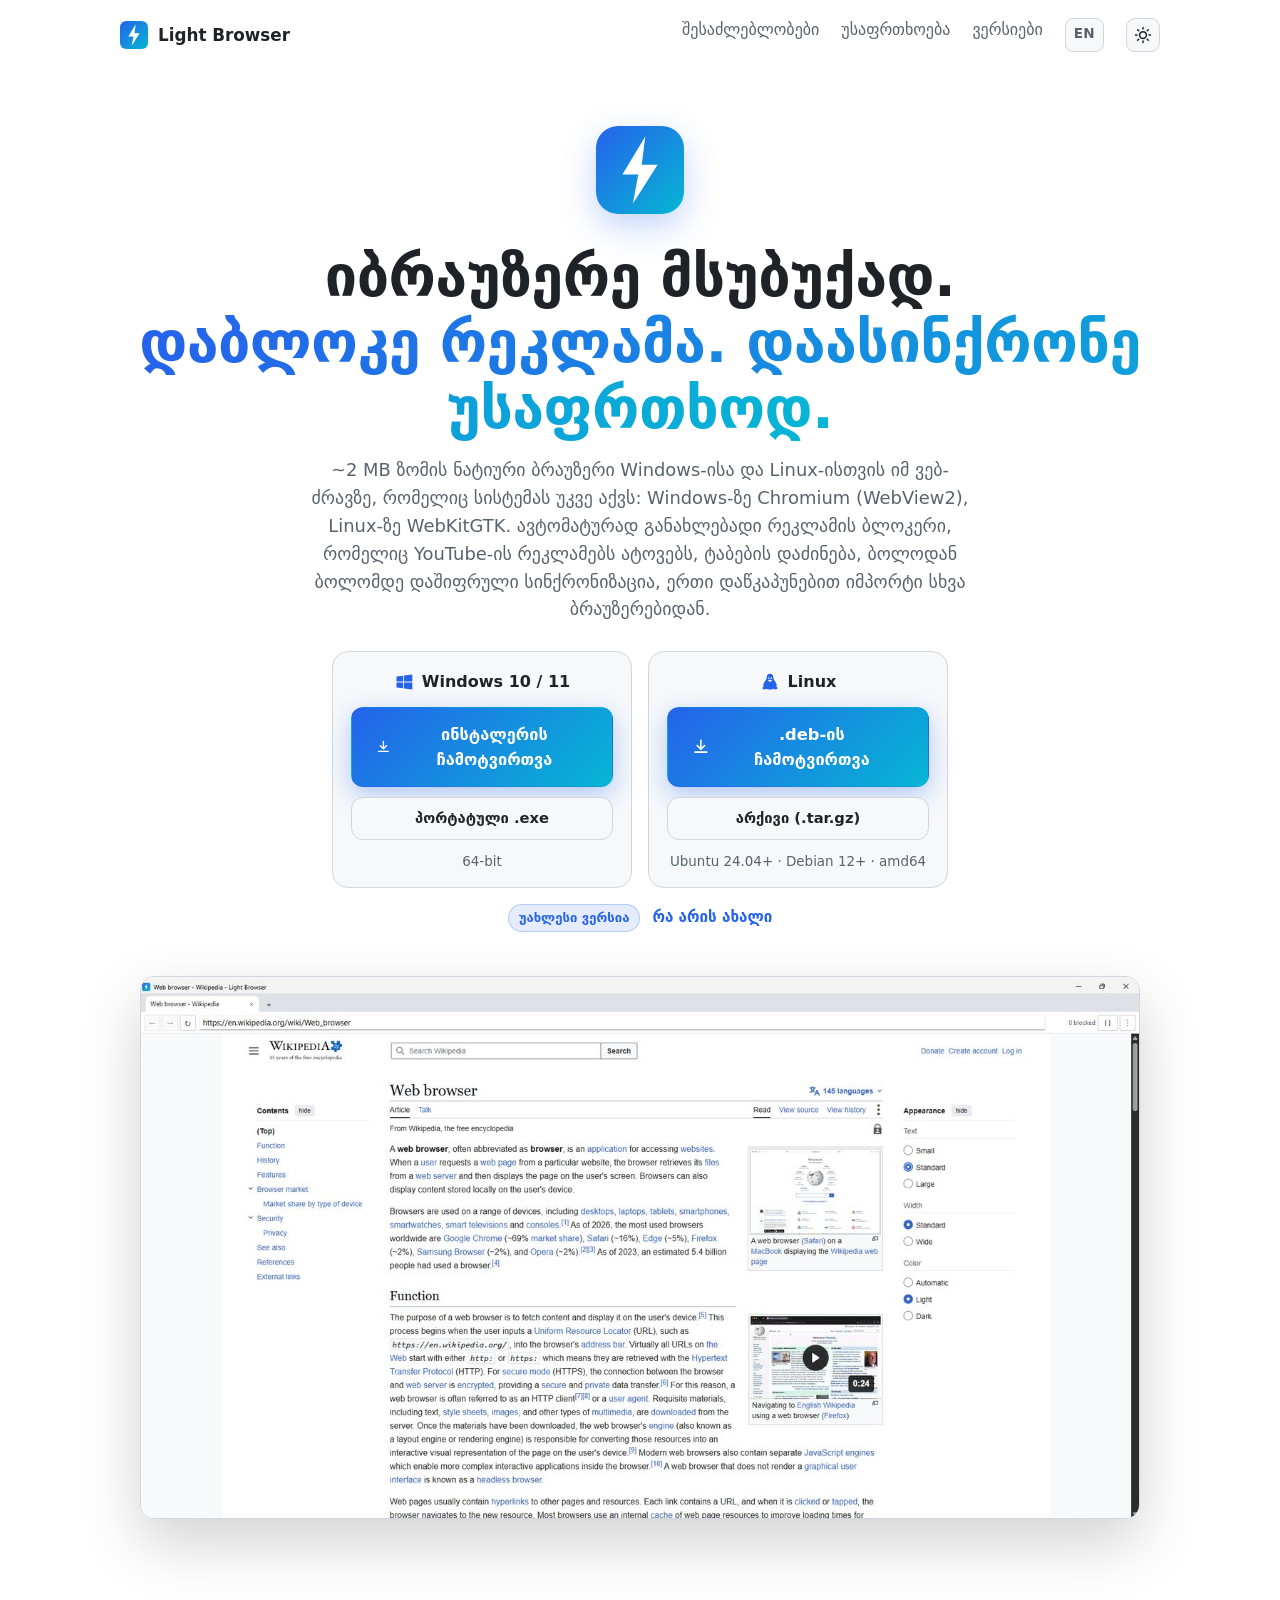
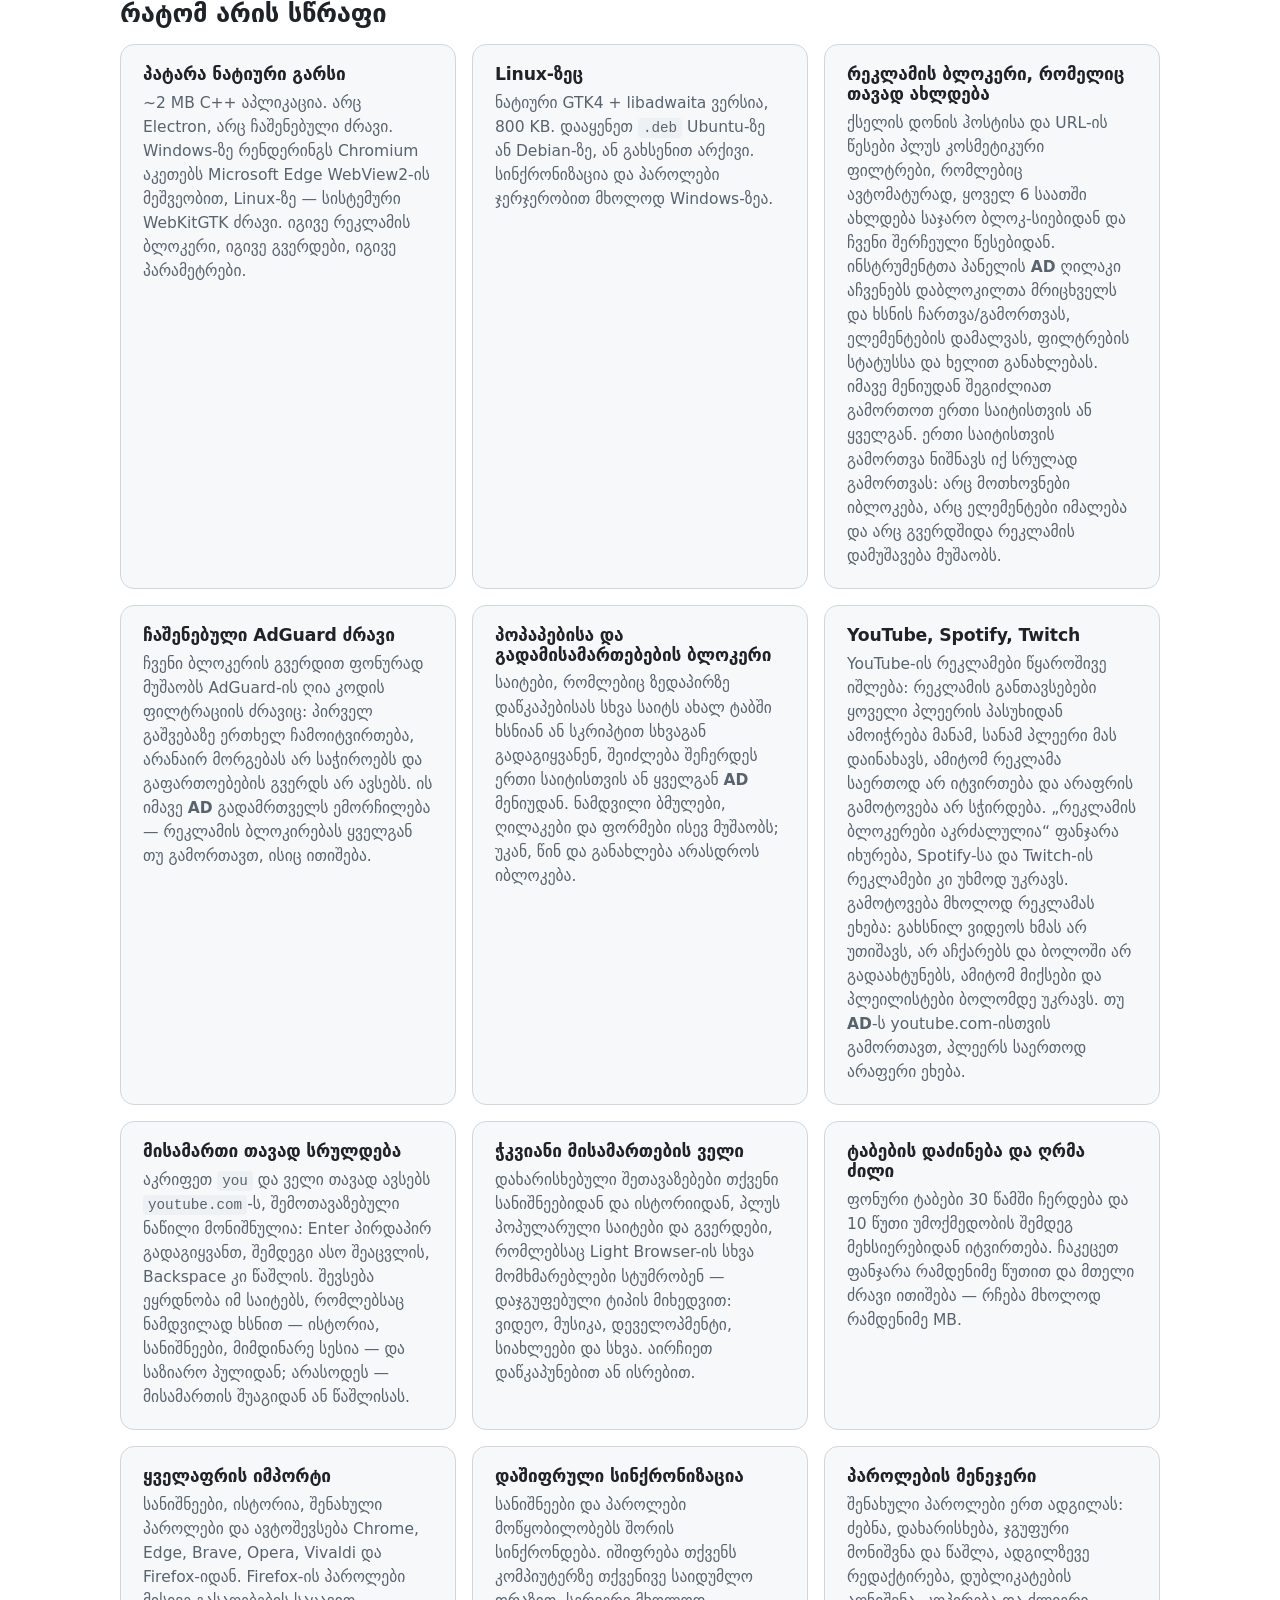
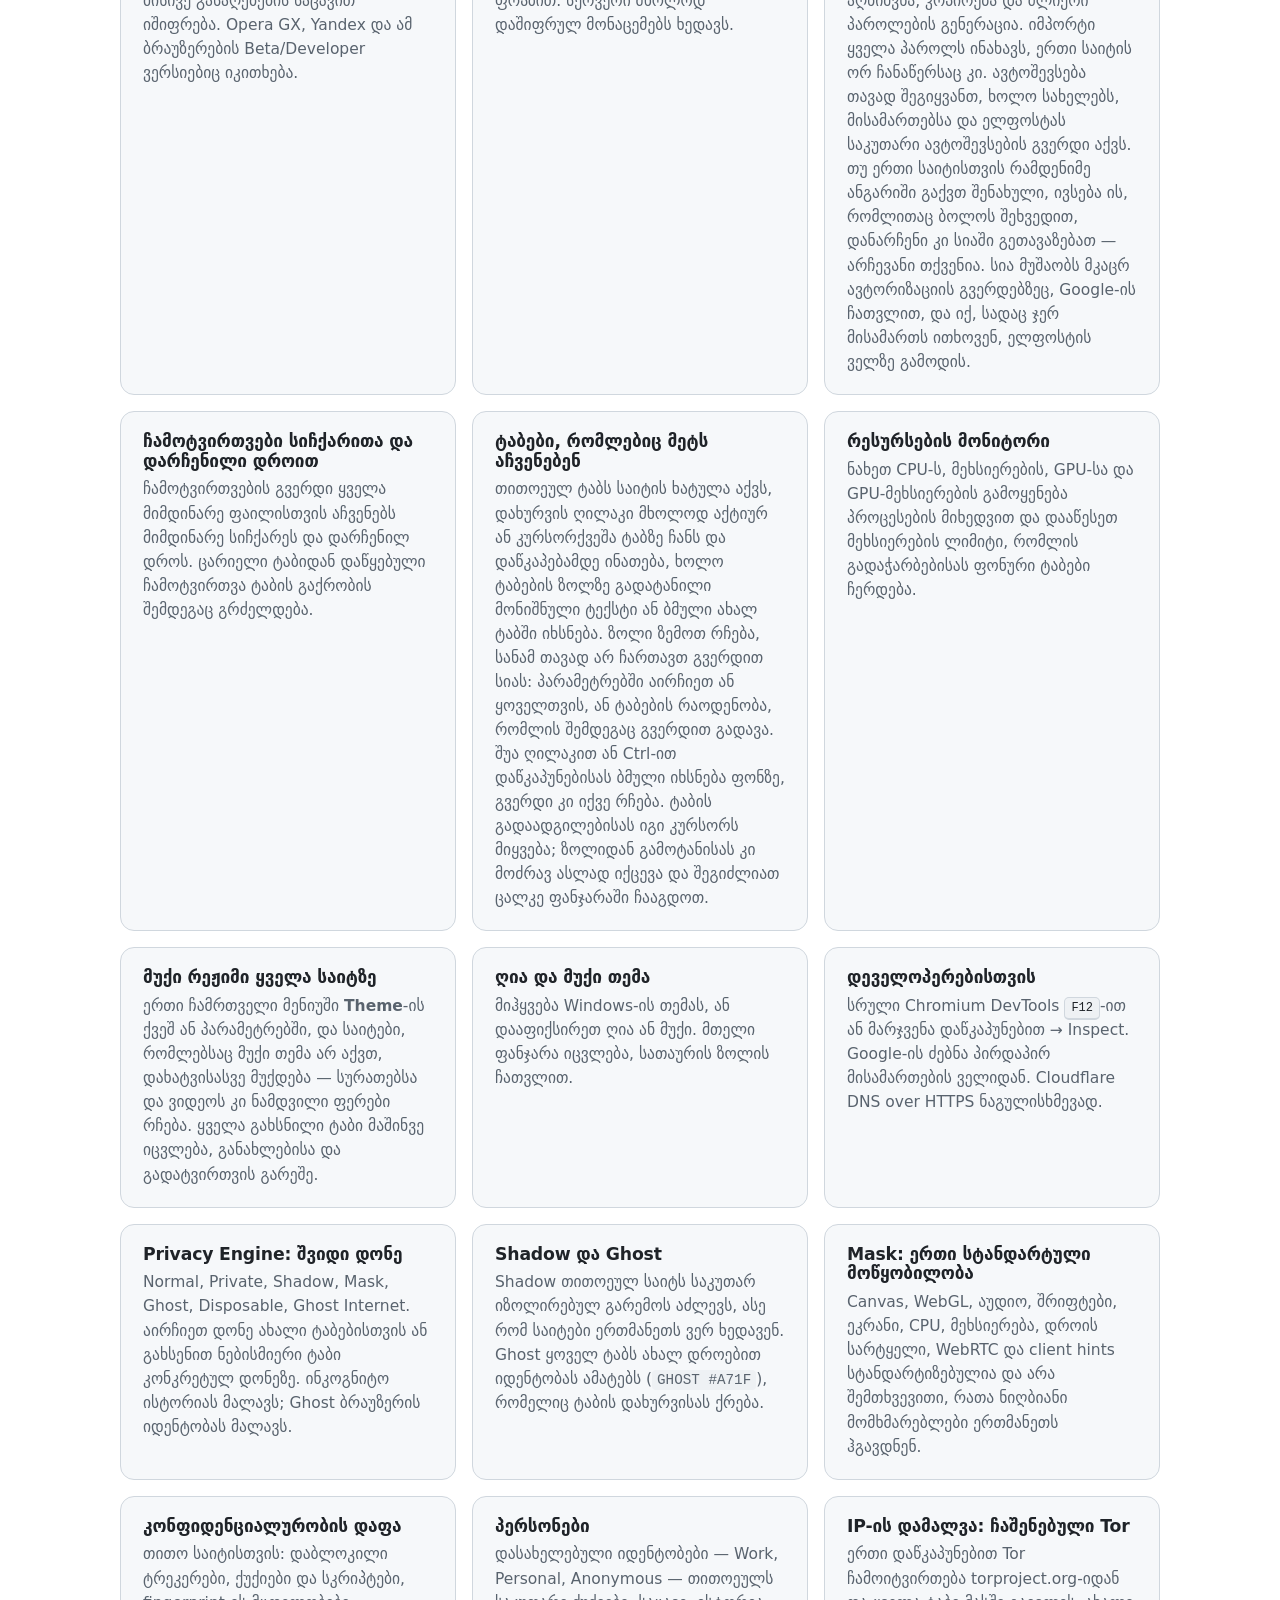
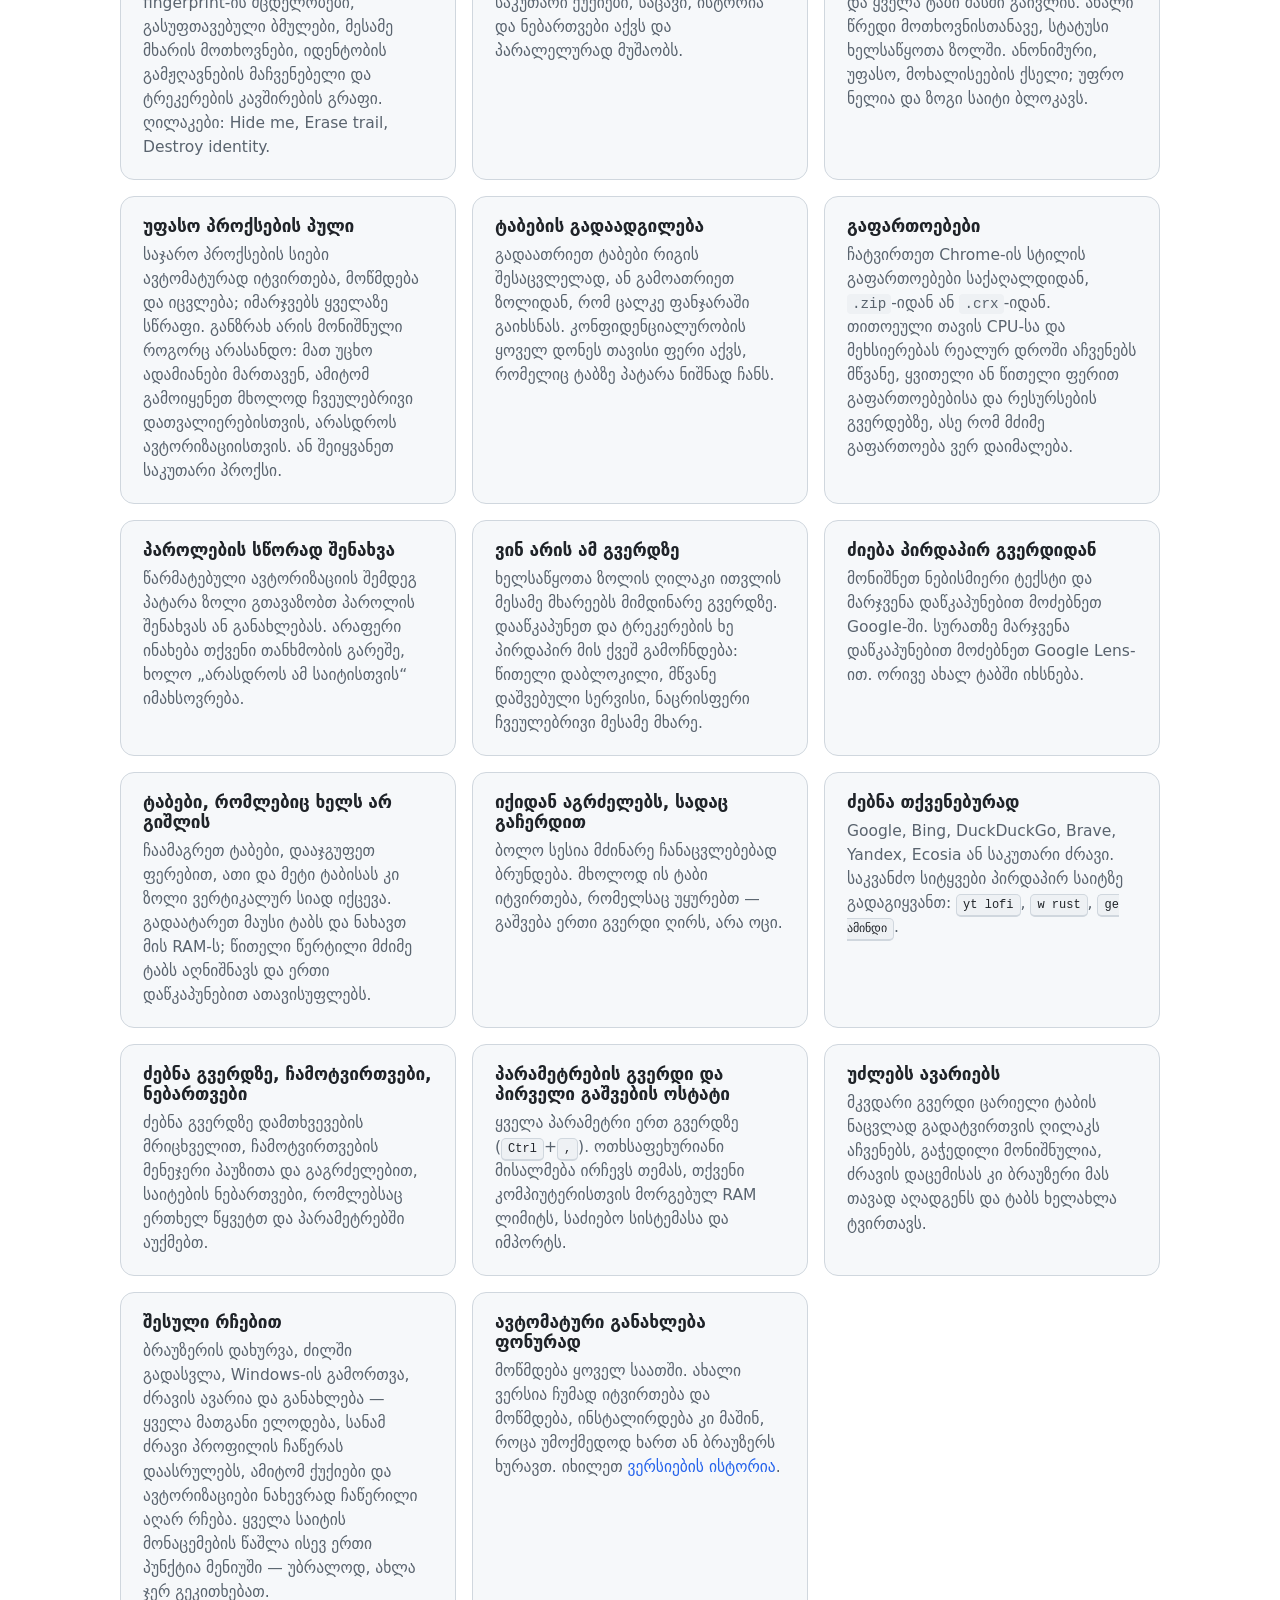
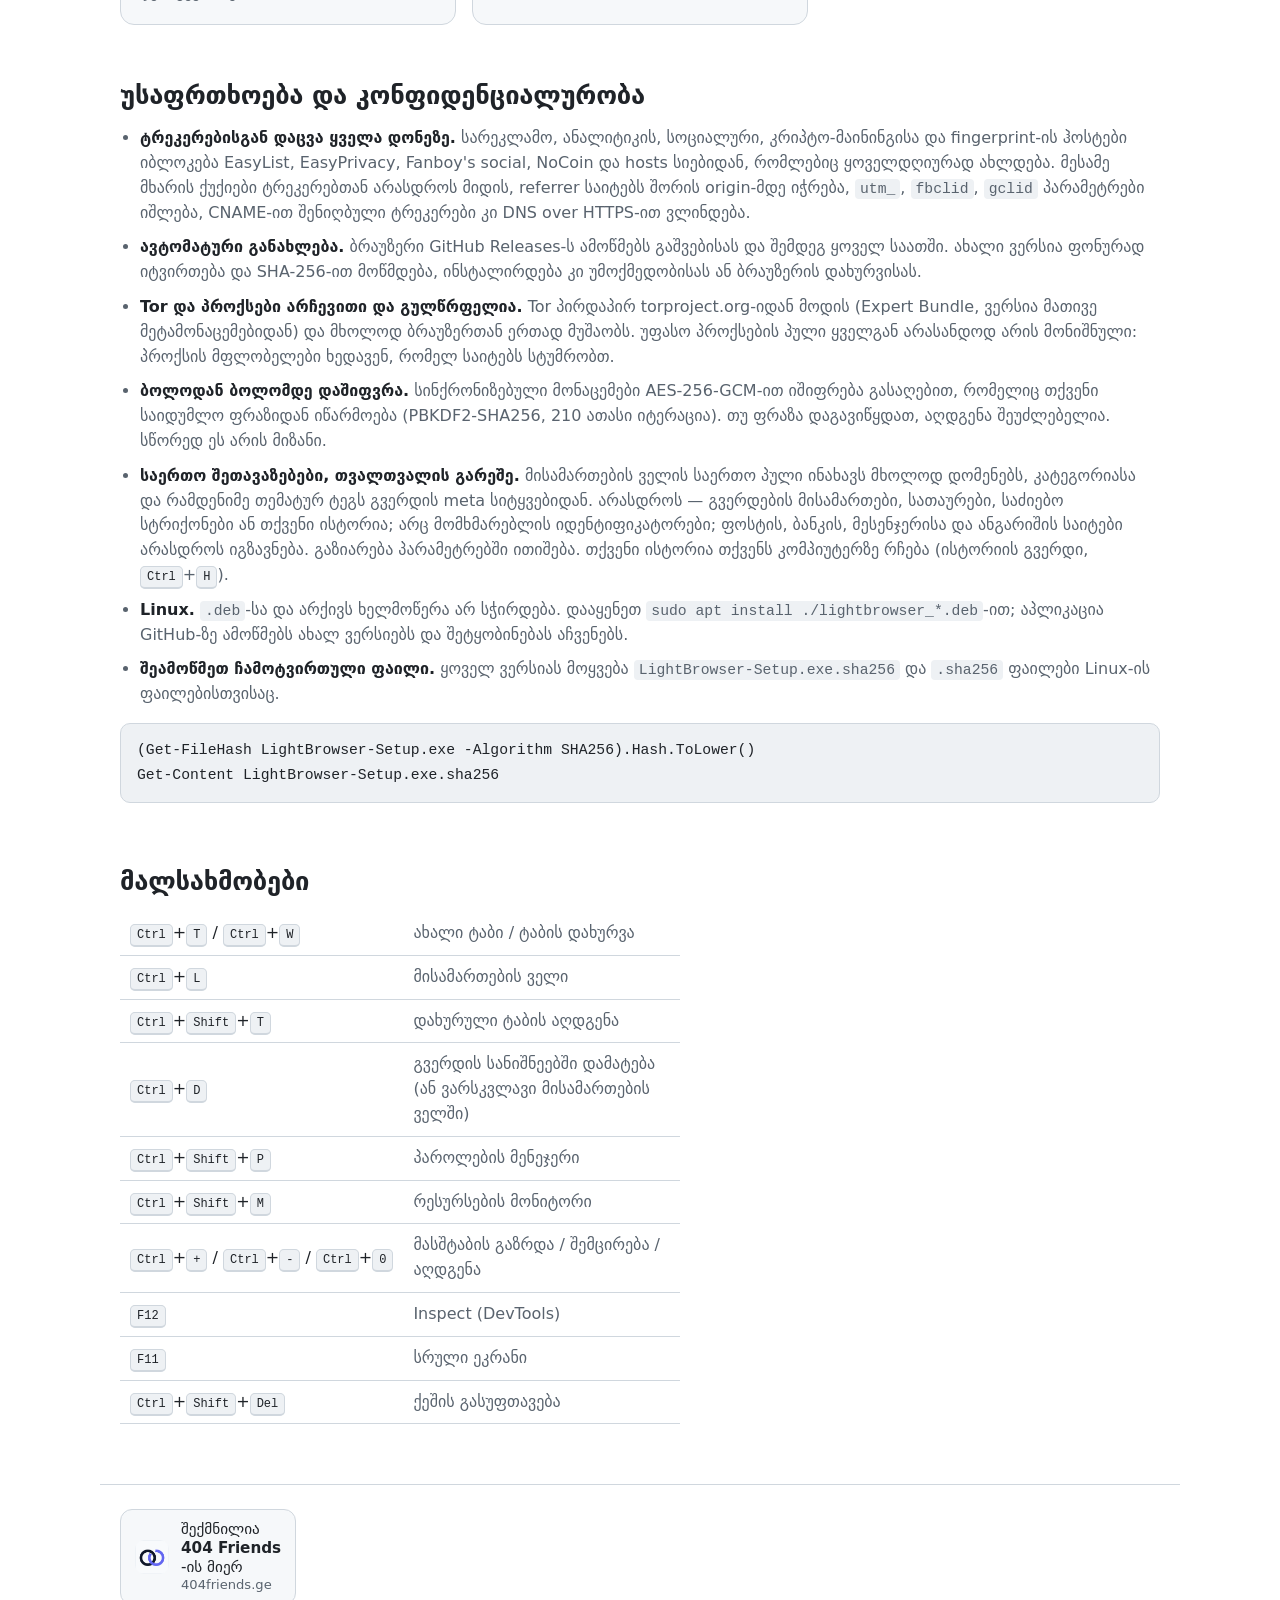
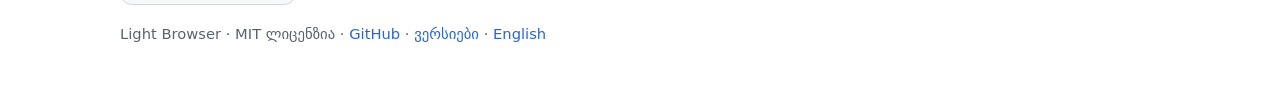
==== ka/index.html @ 396437ad "docs: built-in AdGuard engine (EN/KA)" ====
<!doctype html>
<html lang="ka">
<head>
  <meta charset="utf-8">
  <meta name="viewport" content="width=device-width, initial-scale=1">
  <title>Light Browser — სწრაფი, მინიმალური ბრაუზერი Windows-ისა და Linux-ისთვის ჩაშენებული რეკლამის ბლოკერით</title>
  <meta name="description" content="Light Browser არის ~2 MB ზომის ნატიური ბრაუზერი Windows-ისა და Linux-ისთვის იმ ვებ-ძრავზე, რომელიც თქვენს სისტემას უკვე აქვს. ავტომატურად განახლებადი რეკლამის ბლოკერი, YouTube-ის რეკლამების გამოტოვება, ტაბების დაძინება, ბოლოდან ბოლომდე დაშიფრული სინქრონიზაცია, ჭკვიანი მისამართების ველი, იმპორტი Chrome, Edge, Firefox-იდან. უფასო ჩამოტვირთვა.">
  <meta name="keywords" content="ბრაუზერი, სწრაფი ბრაუზერი, მსუბუქი ბრაუზერი, linux ბრაუზერი, რეკლამის ბლოკერი, youtube რეკლამის ბლოკერი, windows ბრაუზერი, უფასო ბრაუზერი, light browser, lightweight browser, ad blocker browser, ქართული ბრაუზერი">
  <meta name="author" content="404 Friends">
  <meta name="robots" content="index, follow, max-image-preview:large">
  <meta name="theme-color" content="#2563eb">
  <link rel="canonical" href="https://lightbrowser.net/ka/">
  <link rel="alternate" hreflang="en" href="https://lightbrowser.net/">
  <link rel="alternate" hreflang="ka" href="https://lightbrowser.net/ka/">
  <link rel="alternate" hreflang="x-default" href="https://lightbrowser.net/">
  <meta property="og:type" content="website">
  <meta property="og:url" content="https://lightbrowser.net/ka/">
  <meta property="og:site_name" content="Light Browser">
  <meta property="og:locale" content="ka_GE">
  <meta property="og:locale:alternate" content="en_US">
  <meta property="og:title" content="Light Browser — სწრაფი, მინიმალური ბრაუზერი Windows-ისა და Linux-ისთვის">
  <meta property="og:description" content="~2 MB ნატიური ბრაუზერი ავტომატურად განახლებადი რეკლამის ბლოკერით, YouTube-ის რეკლამების გამოტოვებით, დაშიფრული სინქრონიზაციითა და ჭკვიანი მისამართების ველით. უფასო Windows 10/11-ისთვის.">
  <meta property="og:image" content="https://lightbrowser.net/og-image.png">
  <meta property="og:image:secure_url" content="https://lightbrowser.net/og-image.png">
  <meta property="og:image:type" content="image/png">
  <meta property="og:image:width" content="1200">
  <meta property="og:image:height" content="630">
  <meta property="og:image:alt" content="Light Browser-ის ლოგო: თეთრი ელვა ლურჯ გრადიენტზე">
  <meta name="twitter:card" content="summary_large_image">
  <meta name="twitter:title" content="Light Browser — სწრაფი, მინიმალური ბრაუზერი Windows-ისა და Linux-ისთვის">
  <meta name="twitter:description" content="~2 MB ნატიური ბრაუზერი ავტომატურად განახლებადი რეკლამის ბლოკერით, YouTube-ის რეკლამების გამოტოვებით და დაშიფრული სინქრონიზაციით.">
  <meta name="twitter:image" content="https://lightbrowser.net/og-image.png">
  <meta name="twitter:image:alt" content="Light Browser-ის ლოგო">
  <link rel="icon" href="/favicon.ico" sizes="any">
  <link rel="icon" href="/logo.svg" type="image/svg+xml">
  <link rel="apple-touch-icon" href="/logo.png">
  <link rel="stylesheet" href="/style.css?v=6">
  <script type="application/ld+json">
  {
    "@context": "https://schema.org",
    "@graph": [
      {
        "@type": "SoftwareApplication",
        "@id": "https://lightbrowser.net/#app",
        "name": "Light Browser",
        "operatingSystem": "Windows 10, Windows 11, Linux",
        "applicationCategory": "BrowserApplication",
        "description": "მინიმალური, სწრაფი Windows ბრაუზერი ავტომატურად განახლებადი რეკლამის ბლოკერით, YouTube-ის რეკლამების გამოტოვებით, პაროლების მენეჯერით, ჭკვიანი მისამართების ველითა და ბოლოდან ბოლომდე დაშიფრული სინქრონიზაციით.",
        "url": "https://lightbrowser.net/ka/",
        "image": "https://lightbrowser.net/logo.png",
        "screenshot": "https://lightbrowser.net/screenshot.jpg",
        "downloadUrl": "https://github.com/ddatunashvili/light_browser/releases/latest/download/LightBrowser-Setup.exe",
        "releaseNotes": "https://lightbrowser.net/ka/releases/",
        "inLanguage": ["ka", "en"],
        "license": "https://opensource.org/licenses/MIT",
        "isAccessibleForFree": true,
        "offers": { "@type": "Offer", "price": "0", "priceCurrency": "USD" },
        "author": { "@type": "Organization", "name": "404 Friends", "url": "https://404friends.ge", "logo": "https://lightbrowser.net/404friends.png" }
      },
      {
        "@type": "WebSite",
        "url": "https://lightbrowser.net/ka/",
        "name": "Light Browser",
        "inLanguage": "ka"
      }
    ]
  }
  </script>
</head>
<body>
  <header class="top">
    <a class="brand" href="/ka/"><img src="/logo.svg" alt="" width="28" height="28"> Light Browser</a>
    <nav>
      <a href="#features">შესაძლებლობები</a>
      <a href="#security">უსაფრთხოება</a>
      <a href="/ka/releases/">ვერსიები</a>
      <a class="lang" href="/" lang="en" hreflang="en" title="English">EN</a>
      <button id="theme-toggle" class="theme-btn" type="button" title="თემის შეცვლა" aria-label="თემის შეცვლა">
        <svg class="ico-sun" width="18" height="18" viewBox="0 0 24 24" fill="none" stroke="currentColor" stroke-width="2" stroke-linecap="round"><circle cx="12" cy="12" r="4.5"/><path d="M12 2v2M12 20v2M2 12h2M20 12h2M4.9 4.9l1.4 1.4M17.7 17.7l1.4 1.4M19.1 4.9l-1.4 1.4M6.3 17.7l-1.4 1.4"/></svg>
        <svg class="ico-moon" width="18" height="18" viewBox="0 0 24 24" fill="none" stroke="currentColor" stroke-width="2" stroke-linecap="round" stroke-linejoin="round"><path d="M21 12.8A9 9 0 1 1 11.2 3a7 7 0 0 0 9.8 9.8Z"/></svg>
      </button>
    </nav>
  </header>

  <main>
    <section class="hero">
      <img class="hero-logo" src="/logo.svg" alt="Light Browser-ის ლოგო" width="88" height="88">
      <h1>იბრაუზერე მსუბუქად.<br><span>დაბლოკე რეკლამა. დაასინქრონე უსაფრთხოდ.</span></h1>
      <p class="lead">~2 MB ზომის ნატიური ბრაუზერი Windows-ისა და Linux-ისთვის იმ ვებ-ძრავზე, რომელიც სისტემას უკვე აქვს: Windows-ზე Chromium (WebView2), Linux-ზე WebKitGTK.
        ავტომატურად განახლებადი რეკლამის ბლოკერი, რომელიც YouTube-ის რეკლამებს ატოვებს, ტაბების დაძინება, ბოლოდან ბოლომდე დაშიფრული სინქრონიზაცია, ერთი დაწკაპუნებით იმპორტი სხვა ბრაუზერებიდან.</p>

      <div class="platforms">
        <div class="plat">
          <div class="plat-h"><svg width="20" height="20" viewBox="0 0 24 24" fill="currentColor" aria-hidden="true"><path d="M3 5.5 11 4.4v7.1H3zm0 13 8 1.1v-7H3zm9 1.2L22 21v-8.4h-10zm0-15.4v7.2h10V3z"/></svg><span>Windows 10 / 11</span></div>
          <a id="download" class="btn primary" href="https://github.com/ddatunashvili/light_browser/releases/latest/download/LightBrowser-Setup.exe"><svg width="18" height="18" viewBox="0 0 24 24" fill="none" stroke="currentColor" stroke-width="2.2" stroke-linecap="round" stroke-linejoin="round"><path d="M12 3v12"/><path d="m7 10 5 5 5-5"/><path d="M4 19h16"/></svg>ინსტალერის ჩამოტვირთვა</a>
          <a id="portable" class="btn ghost small" href="https://github.com/ddatunashvili/light_browser/releases/latest/download/LightBrowser.exe">პორტატული .exe</a>
          <p class="plat-meta" id="details">64-bit</p>
        </div>
        <div class="plat">
          <div class="plat-h"><svg width="20" height="20" viewBox="0 0 24 24" fill="currentColor" aria-hidden="true"><path d="M12 2c-2.6 0-4 2-4 4.6 0 1.4-.6 2.3-1.4 3.5C5.4 11.9 4 13.8 4 16c0 .6.1 1.1.3 1.6-.8.4-1.3 1-1.3 1.7 0 1 1.1 1.7 2.5 1.7.9 0 1.7-.3 2.2-.8.9.5 2.1.8 3.3.8h2c1.2 0 2.4-.3 3.3-.8.5.5 1.3.8 2.2.8 1.4 0 2.5-.7 2.5-1.7 0-.7-.5-1.3-1.3-1.7.2-.5.3-1 .3-1.6 0-2.2-1.4-4.1-2.6-5.9C16.6 8.9 16 8 16 6.6 16 4 14.6 2 12 2zm-1.5 4.2c.5 0 .8.5.8 1.1s-.3 1.1-.8 1.1-.8-.5-.8-1.1.3-1.1.8-1.1zm3 0c.5 0 .8.5.8 1.1s-.3 1.1-.8 1.1-.8-.5-.8-1.1.3-1.1.8-1.1zM12 9.2c.9 0 2.2.6 2.2 1.1 0 .6-1.3 1.5-2.2 1.5s-2.2-.9-2.2-1.5c0-.5 1.3-1.1 2.2-1.1z"/></svg><span>Linux</span></div>
          <a id="deb" class="btn primary" href="https://github.com/ddatunashvili/light_browser/releases/latest"><svg width="18" height="18" viewBox="0 0 24 24" fill="none" stroke="currentColor" stroke-width="2.2" stroke-linecap="round" stroke-linejoin="round"><path d="M12 3v12"/><path d="m7 10 5 5 5-5"/><path d="M4 19h16"/></svg>.deb-ის ჩამოტვირთვა</a>
          <a id="tgz" class="btn ghost small" href="https://github.com/ddatunashvili/light_browser/releases/latest">არქივი (.tar.gz)</a>
          <p class="plat-meta" id="linux-details">Ubuntu 24.04+ · Debian 12+ · amd64</p>
        </div>
      </div>

      <p class="meta">
        <span id="version" class="badge">უახლესი</span>
        <a href="/ka/releases/">რა არის ახალი</a>
      </p>

      <figure class="shot">
        <img src="/screenshot.jpg" alt="Light Browser-ში გახსნილი Wikipedia, ინსტრუმენტთა პანელზე რეკლამის ბლოკერის მრიცხველით" width="1400" height="758" loading="eager">
      </figure>
    </section>

    <section id="features" class="features">
      <h2>რატომ არის სწრაფი</h2>
      <div class="grid">
        <article><h3>პატარა ნატიური გარსი</h3><p>~2 MB C++ აპლიკაცია. არც Electron, არც ჩაშენებული ძრავი. Windows-ზე რენდერინგს Chromium აკეთებს Microsoft Edge WebView2-ის მეშვეობით, Linux-ზე — სისტემური WebKitGTK ძრავი. იგივე რეკლამის ბლოკერი, იგივე გვერდები, იგივე პარამეტრები.</p></article>
        <article><h3>Linux-ზეც</h3><p>ნატიური GTK4 + libadwaita ვერსია, 800 KB. დააყენეთ <code>.deb</code> Ubuntu-ზე ან Debian-ზე, ან გახსენით არქივი. სინქრონიზაცია და პაროლები ჯერჯერობით მხოლოდ Windows-ზეა.</p></article>
        <article><h3>რეკლამის ბლოკერი, რომელიც თავად ახლდება</h3><p>ქსელის დონის ჰოსტისა და URL-ის წესები პლუს კოსმეტიკური ფილტრები, რომლებიც ავტომატურად, ყოველ 6 საათში ახლდება საჯარო ბლოკ-სიებიდან და ჩვენი შერჩეული წესებიდან. ინსტრუმენტთა პანელის <strong>AD</strong> ღილაკი აჩვენებს დაბლოკილთა მრიცხველს და ხსნის ჩართვა/გამორთვას, ელემენტების დამალვას, ფილტრების სტატუსსა და ხელით განახლებას. იმავე მენიუდან შეგიძლიათ გამორთოთ ერთი საიტისთვის ან ყველგან. ერთი საიტისთვის გამორთვა ნიშნავს იქ სრულად გამორთვას: არც მოთხოვნები იბლოკება, არც ელემენტები იმალება და არც გვერდშიდა რეკლამის დამუშავება მუშაობს.</p></article>
        <article><h3>ჩაშენებული AdGuard ძრავი</h3><p>ჩვენი ბლოკერის გვერდით ფონურად მუშაობს AdGuard-ის ღია კოდის ფილტრაციის ძრავიც: პირველ გაშვებაზე ერთხელ ჩამოიტვირთება, არანაირ მორგებას არ საჭიროებს და გაფართოებების გვერდს არ ავსებს. ის იმავე <strong>AD</strong> გადამრთველს ემორჩილება — რეკლამის ბლოკირებას ყველგან თუ გამორთავთ, ისიც ითიშება.</p></article>
        <article><h3>პოპაპებისა და გადამისამართებების ბლოკერი</h3><p>საიტები, რომლებიც ზედაპირზე დაწკაპებისას სხვა საიტს ახალ ტაბში ხსნიან ან სკრიპტით სხვაგან გადაგიყვანენ, შეიძლება შეჩერდეს ერთი საიტისთვის ან ყველგან <strong>AD</strong> მენიუდან. ნამდვილი ბმულები, ღილაკები და ფორმები ისევ მუშაობს; უკან, წინ და განახლება არასდროს იბლოკება.</p></article>
        <article><h3>YouTube, Spotify, Twitch</h3><p>YouTube-ის რეკლამები წყაროშივე იშლება: რეკლამის განთავსებები ყოველი პლეერის პასუხიდან ამოიჭრება მანამ, სანამ პლეერი მას დაინახავს, ამიტომ რეკლამა საერთოდ არ იტვირთება და არაფრის გამოტოვება არ სჭირდება. „რეკლამის ბლოკერები აკრძალულია“ ფანჯარა იხურება, Spotify-სა და Twitch-ის რეკლამები კი უხმოდ უკრავს. გამოტოვება მხოლოდ რეკლამას ეხება: გახსნილ ვიდეოს ხმას არ უთიშავს, არ აჩქარებს და ბოლოში არ გადაახტუნებს, ამიტომ მიქსები და პლეილისტები ბოლომდე უკრავს. თუ <strong>AD</strong>-ს youtube.com-ისთვის გამორთავთ, პლეერს საერთოდ არაფერი ეხება.</p></article>
        <article><h3>მისამართი თავად სრულდება</h3><p>აკრიფეთ <code>you</code> და ველი თავად ავსებს <code>youtube.com</code>-ს, შემოთავაზებული ნაწილი მონიშნულია: Enter პირდაპირ გადაგიყვანთ, შემდეგი ასო შეაცვლის, Backspace კი წაშლის. შევსება ეყრდნობა იმ საიტებს, რომლებსაც ნამდვილად ხსნით — ისტორია, სანიშნეები, მიმდინარე სესია — და საზიარო პულიდან; არასოდეს — მისამართის შუაგიდან ან წაშლისას.</p></article>
        <article><h3>ჭკვიანი მისამართების ველი</h3><p>დახარისხებული შეთავაზებები თქვენი სანიშნეებიდან და ისტორიიდან, პლუს პოპულარული საიტები და გვერდები, რომლებსაც Light Browser-ის სხვა მომხმარებლები სტუმრობენ — დაჯგუფებული ტიპის მიხედვით: ვიდეო, მუსიკა, დეველოპმენტი, სიახლეები და სხვა. აირჩიეთ დაწკაპუნებით ან ისრებით.</p></article>
        <article><h3>ტაბების დაძინება და ღრმა ძილი</h3><p>ფონური ტაბები 30 წამში ჩერდება და 10 წუთი უმოქმედობის შემდეგ მეხსიერებიდან იტვირთება. ჩაკეცეთ ფანჯარა რამდენიმე წუთით და მთელი ძრავი ითიშება — რჩება მხოლოდ რამდენიმე MB.</p></article>
        <article><h3>ყველაფრის იმპორტი</h3><p>სანიშნეები, ისტორია, შენახული პაროლები და ავტოშევსება Chrome, Edge, Brave, Opera, Vivaldi და Firefox-იდან. Firefox-ის პაროლები მისივე გასაღებების საცავით იშიფრება. Opera GX, Yandex და ამ ბრაუზერების Beta/Developer ვერსიებიც იკითხება.</p></article>
        <article><h3>დაშიფრული სინქრონიზაცია</h3><p>სანიშნეები და პაროლები მოწყობილობებს შორის სინქრონდება. იშიფრება თქვენს კომპიუტერზე თქვენივე საიდუმლო ფრაზით. სერვერი მხოლოდ დაშიფრულ მონაცემებს ხედავს.</p></article>
        <article><h3>პაროლების მენეჯერი</h3><p>შენახული პაროლები ერთ ადგილას: ძებნა, დახარისხება, ჯგუფური მონიშვნა და წაშლა, ადგილზევე რედაქტირება, დუბლიკატების აღნიშვნა, კოპირება და ძლიერი პაროლების გენერაცია. იმპორტი ყველა პაროლს ინახავს, ერთი საიტის ორ ჩანაწერსაც კი. ავტოშევსება თავად შეგიყვანთ, ხოლო სახელებს, მისამართებსა და ელფოსტას საკუთარი ავტოშევსების გვერდი აქვს. თუ ერთი საიტისთვის რამდენიმე ანგარიში გაქვთ შენახული, ივსება ის, რომლითაც ბოლოს შეხვედით, დანარჩენი კი სიაში გეთავაზებათ — არჩევანი თქვენია. სია მუშაობს მკაცრ ავტორიზაციის გვერდებზეც, Google-ის ჩათვლით, და იქ, სადაც ჯერ მისამართს ითხოვენ, ელფოსტის ველზე გამოდის.</p></article>
        <article><h3>ჩამოტვირთვები სიჩქარითა და დარჩენილი დროით</h3><p>ჩამოტვირთვების გვერდი ყველა მიმდინარე ფაილისთვის აჩვენებს მიმდინარე სიჩქარეს და დარჩენილ დროს. ცარიელი ტაბიდან დაწყებული ჩამოტვირთვა ტაბის გაქრობის შემდეგაც გრძელდება.</p></article>
        <article><h3>ტაბები, რომლებიც მეტს აჩვენებენ</h3><p>თითოეულ ტაბს საიტის ხატულა აქვს, დახურვის ღილაკი მხოლოდ აქტიურ ან კურსორქვეშა ტაბზე ჩანს და დაწკაპებამდე ინათება, ხოლო ტაბების ზოლზე გადატანილი მონიშნული ტექსტი ან ბმული ახალ ტაბში იხსნება. ზოლი ზემოთ რჩება, სანამ თავად არ ჩართავთ გვერდით სიას: პარამეტრებში აირჩიეთ ან ყოველთვის, ან ტაბების რაოდენობა, რომლის შემდეგაც გვერდით გადავა. შუა ღილაკით ან Ctrl-ით დაწკაპუნებისას ბმული იხსნება ფონზე, გვერდი კი იქვე რჩება. ტაბის გადაადგილებისას იგი კურსორს მიყვება; ზოლიდან გამოტანისას კი მოძრავ ასლად იქცევა და შეგიძლიათ ცალკე ფანჯარაში ჩააგდოთ.</p></article>
        <article><h3>რესურსების მონიტორი</h3><p>ნახეთ CPU-ს, მეხსიერების, GPU-სა და GPU-მეხსიერების გამოყენება პროცესების მიხედვით და დააწესეთ მეხსიერების ლიმიტი, რომლის გადაჭარბებისას ფონური ტაბები ჩერდება.</p></article>
        <article><h3>მუქი რეჟიმი ყველა საიტზე</h3><p>ერთი ჩამრთველი მენიუში <strong>Theme</strong>-ის ქვეშ ან პარამეტრებში, და საიტები, რომლებსაც მუქი თემა არ აქვთ, დახატვისასვე მუქდება — სურათებსა და ვიდეოს კი ნამდვილი ფერები რჩება. ყველა გახსნილი ტაბი მაშინვე იცვლება, განახლებისა და გადატვირთვის გარეშე.</p></article>
        <article><h3>ღია და მუქი თემა</h3><p>მიჰყვება Windows-ის თემას, ან დააფიქსირეთ ღია ან მუქი. მთელი ფანჯარა იცვლება, სათაურის ზოლის ჩათვლით.</p></article>
        <article><h3>დეველოპერებისთვის</h3><p>სრული Chromium DevTools <kbd>F12</kbd>-ით ან მარჯვენა დაწკაპუნებით → Inspect. Google-ის ძებნა პირდაპირ მისამართების ველიდან. Cloudflare DNS over HTTPS ნაგულისხმევად.</p></article>
        <article><h3>Privacy Engine: შვიდი დონე</h3><p>Normal, Private, Shadow, Mask, Ghost, Disposable, Ghost Internet. აირჩიეთ დონე ახალი ტაბებისთვის ან გახსენით ნებისმიერი ტაბი კონკრეტულ დონეზე. ინკოგნიტო ისტორიას მალავს; Ghost ბრაუზერის იდენტობას მალავს.</p></article>
        <article><h3>Shadow და Ghost</h3><p>Shadow თითოეულ საიტს საკუთარ იზოლირებულ გარემოს აძლევს, ასე რომ საიტები ერთმანეთს ვერ ხედავენ. Ghost ყოველ ტაბს ახალ დროებით იდენტობას ამატებს (<code>GHOST #A71F</code>), რომელიც ტაბის დახურვისას ქრება.</p></article>
        <article><h3>Mask: ერთი სტანდარტული მოწყობილობა</h3><p>Canvas, WebGL, აუდიო, შრიფტები, ეკრანი, CPU, მეხსიერება, დროის სარტყელი, WebRTC და client hints სტანდარტიზებულია და არა შემთხვევითი, რათა ნიღბიანი მომხმარებლები ერთმანეთს ჰგავდნენ.</p></article>
        <article><h3>კონფიდენციალურობის დაფა</h3><p>თითო საიტისთვის: დაბლოკილი ტრეკერები, ქუქიები და სკრიპტები, fingerprint-ის მცდელობები, გასუფთავებული ბმულები, მესამე მხარის მოთხოვნები, იდენტობის გამჟღავნების მაჩვენებელი და ტრეკერების კავშირების გრაფი. ღილაკები: Hide me, Erase trail, Destroy identity.</p></article>
        <article><h3>პერსონები</h3><p>დასახელებული იდენტობები — Work, Personal, Anonymous — თითოეულს საკუთარი ქუქიები, საცავი, ისტორია და ნებართვები აქვს და პარალელურად მუშაობს.</p></article>
        <article><h3>IP-ის დამალვა: ჩაშენებული Tor</h3><p>ერთი დაწკაპუნებით Tor ჩამოიტვირთება torproject.org-იდან და ყველა ტაბი მასში გაივლის. ახალი წრედი მოთხოვნისთანავე, სტატუსი ხელსაწყოთა ზოლში. ანონიმური, უფასო, მოხალისეების ქსელი; უფრო ნელია და ზოგი საიტი ბლოკავს.</p></article>
        <article><h3>უფასო პროქსების პული</h3><p>საჯარო პროქსების სიები ავტომატურად იტვირთება, მოწმდება და იცვლება; იმარჯვებს ყველაზე სწრაფი. განზრახ არის მონიშნული როგორც არასანდო: მათ უცხო ადამიანები მართავენ, ამიტომ გამოიყენეთ მხოლოდ ჩვეულებრივი დათვალიერებისთვის, არასდროს ავტორიზაციისთვის. ან შეიყვანეთ საკუთარი პროქსი.</p></article>
        <article><h3>ტაბების გადაადგილება</h3><p>გადაათრიეთ ტაბები რიგის შესაცვლელად, ან გამოათრიეთ ზოლიდან, რომ ცალკე ფანჯარაში გაიხსნას. კონფიდენციალურობის ყოველ დონეს თავისი ფერი აქვს, რომელიც ტაბზე პატარა ნიშნად ჩანს.</p></article>
        <article><h3>გაფართოებები</h3><p>ჩატვირთეთ Chrome-ის სტილის გაფართოებები საქაღალდიდან, <code>.zip</code>-იდან ან <code>.crx</code>-იდან. თითოეული თავის CPU-სა და მეხსიერებას რეალურ დროში აჩვენებს მწვანე, ყვითელი ან წითელი ფერით გაფართოებებისა და რესურსების გვერდებზე, ასე რომ მძიმე გაფართოება ვერ დაიმალება.</p></article>
        <article><h3>პაროლების სწორად შენახვა</h3><p>წარმატებული ავტორიზაციის შემდეგ პატარა ზოლი გთავაზობთ პაროლის შენახვას ან განახლებას. არაფერი ინახება თქვენი თანხმობის გარეშე, ხოლო „არასდროს ამ საიტისთვის“ იმახსოვრება.</p></article>
        <article><h3>ვინ არის ამ გვერდზე</h3><p>ხელსაწყოთა ზოლის ღილაკი ითვლის მესამე მხარეებს მიმდინარე გვერდზე. დააწკაპუნეთ და ტრეკერების ხე პირდაპირ მის ქვეშ გამოჩნდება: წითელი დაბლოკილი, მწვანე დაშვებული სერვისი, ნაცრისფერი ჩვეულებრივი მესამე მხარე.</p></article>
        <article><h3>ძიება პირდაპირ გვერდიდან</h3><p>მონიშნეთ ნებისმიერი ტექსტი და მარჯვენა დაწკაპუნებით მოძებნეთ Google-ში. სურათზე მარჯვენა დაწკაპუნებით მოძებნეთ Google Lens-ით. ორივე ახალ ტაბში იხსნება.</p></article>
        <article><h3>ტაბები, რომლებიც ხელს არ გიშლის</h3><p>ჩაამაგრეთ ტაბები, დააჯგუფეთ ფერებით, ათი და მეტი ტაბისას კი ზოლი ვერტიკალურ სიად იქცევა. გადაატარეთ მაუსი ტაბს და ნახავთ მის RAM-ს; წითელი წერტილი მძიმე ტაბს აღნიშნავს და ერთი დაწკაპუნებით ათავისუფლებს.</p></article>
        <article><h3>იქიდან აგრძელებს, სადაც გაჩერდით</h3><p>ბოლო სესია მძინარე ჩანაცვლებებად ბრუნდება. მხოლოდ ის ტაბი იტვირთება, რომელსაც უყურებთ — გაშვება ერთი გვერდი ღირს, არა ოცი.</p></article>
        <article><h3>ძებნა თქვენებურად</h3><p>Google, Bing, DuckDuckGo, Brave, Yandex, Ecosia ან საკუთარი ძრავი. საკვანძო სიტყვები პირდაპირ საიტზე გადაგიყვანთ: <kbd>yt lofi</kbd>, <kbd>w rust</kbd>, <kbd>ge ამინდი</kbd>.</p></article>
        <article><h3>ძებნა გვერდზე, ჩამოტვირთვები, ნებართვები</h3><p>ძებნა გვერდზე დამთხვევების მრიცხველით, ჩამოტვირთვების მენეჯერი პაუზითა და გაგრძელებით, საიტების ნებართვები, რომლებსაც ერთხელ წყვეტთ და პარამეტრებში აუქმებთ.</p></article>
        <article><h3>პარამეტრების გვერდი და პირველი გაშვების ოსტატი</h3><p>ყველა პარამეტრი ერთ გვერდზე (<kbd>Ctrl</kbd>+<kbd>,</kbd>). ოთხსაფეხურიანი მისალმება ირჩევს თემას, თქვენი კომპიუტერისთვის მორგებულ RAM ლიმიტს, საძიებო სისტემასა და იმპორტს.</p></article>
        <article><h3>უძლებს ავარიებს</h3><p>მკვდარი გვერდი ცარიელი ტაბის ნაცვლად გადატვირთვის ღილაკს აჩვენებს, გაჭედილი მონიშნულია, ძრავის დაცემისას კი ბრაუზერი მას თავად აღადგენს და ტაბს ხელახლა ტვირთავს.</p></article>
        <article><h3>შესული რჩებით</h3><p>ბრაუზერის დახურვა, ძილში გადასვლა, Windows-ის გამორთვა, ძრავის ავარია და განახლება — ყველა მათგანი ელოდება, სანამ ძრავი პროფილის ჩაწერას დაასრულებს, ამიტომ ქუქიები და ავტორიზაციები ნახევრად ჩაწერილი აღარ რჩება. ყველა საიტის მონაცემების წაშლა ისევ ერთი პუნქტია მენიუში — უბრალოდ, ახლა ჯერ გეკითხებათ.</p></article>
        <article><h3>ავტომატური განახლება ფონურად</h3><p>მოწმდება ყოველ საათში. ახალი ვერსია ჩუმად იტვირთება და მოწმდება, ინსტალირდება კი მაშინ, როცა უმოქმედოდ ხართ ან ბრაუზერს ხურავთ. იხილეთ <a href="/ka/releases/">ვერსიების ისტორია</a>.</p></article>
      </div>
    </section>

    <section id="security" class="security">
      <h2>უსაფრთხოება და კონფიდენციალურობა</h2>
      <ul>
        <li><b>ტრეკერებისგან დაცვა ყველა დონეზე.</b> სარეკლამო, ანალიტიკის, სოციალური, კრიპტო-მაინინგისა და fingerprint-ის ჰოსტები იბლოკება EasyList, EasyPrivacy, Fanboy's social, NoCoin და hosts სიებიდან, რომლებიც ყოველდღიურად ახლდება. მესამე მხარის ქუქიები ტრეკერებთან არასდროს მიდის, referrer საიტებს შორის origin-მდე იჭრება, <code>utm_</code>, <code>fbclid</code>, <code>gclid</code> პარამეტრები იშლება, CNAME-ით შენიღბული ტრეკერები კი DNS over HTTPS-ით ვლინდება.</li>
        <li><b>ავტომატური განახლება.</b> ბრაუზერი GitHub Releases-ს ამოწმებს გაშვებისას და შემდეგ ყოველ საათში. ახალი ვერსია ფონურად იტვირთება და SHA-256-ით მოწმდება, ინსტალირდება კი უმოქმედობისას ან ბრაუზერის დახურვისას.</li>
        <li><b>Tor და პროქსები არჩევითი და გულწრფელია.</b> Tor პირდაპირ torproject.org-იდან მოდის (Expert Bundle, ვერსია მათივე მეტამონაცემებიდან) და მხოლოდ ბრაუზერთან ერთად მუშაობს. უფასო პროქსების პული ყველგან არასანდოდ არის მონიშნული: პროქსის მფლობელები ხედავენ, რომელ საიტებს სტუმრობთ.</li>
        <li><b>ბოლოდან ბოლომდე დაშიფვრა.</b> სინქრონიზებული მონაცემები AES-256-GCM-ით იშიფრება გასაღებით, რომელიც თქვენი საიდუმლო ფრაზიდან იწარმოება (PBKDF2-SHA256, 210 ათასი იტერაცია). თუ ფრაზა დაგავიწყდათ, აღდგენა შეუძლებელია. სწორედ ეს არის მიზანი.</li>
        <li><b>საერთო შეთავაზებები, თვალთვალის გარეშე.</b> მისამართების ველის საერთო პული ინახავს მხოლოდ დომენებს, კატეგორიასა და რამდენიმე თემატურ ტეგს გვერდის meta სიტყვებიდან. არასდროს — გვერდების მისამართები, სათაურები, საძიებო სტრიქონები ან თქვენი ისტორია; არც მომხმარებლის იდენტიფიკატორები; ფოსტის, ბანკის, მესენჯერისა და ანგარიშის საიტები არასდროს იგზავნება. გაზიარება პარამეტრებში ითიშება. თქვენი ისტორია თქვენს კომპიუტერზე რჩება (ისტორიის გვერდი, <kbd>Ctrl</kbd>+<kbd>H</kbd>).</li>
        <li><b>Linux.</b> <code>.deb</code>-სა და არქივს ხელმოწერა არ სჭირდება. დააყენეთ <code>sudo apt install ./lightbrowser_*.deb</code>-ით; აპლიკაცია GitHub-ზე ამოწმებს ახალ ვერსიებს და შეტყობინებას აჩვენებს.</li>
        <li><b>შეამოწმეთ ჩამოტვირთული ფაილი.</b> ყოველ ვერსიას მოყვება <code>LightBrowser-Setup.exe.sha256</code> და <code>.sha256</code> ფაილები Linux-ის ფაილებისთვისაც.
          <span id="checksum-wrap" hidden>უახლესი: <a id="checksum" href="#" target="_blank" rel="noopener">checksum ფაილი</a>.</span></li>
      </ul>
      <pre><code>(Get-FileHash LightBrowser-Setup.exe -Algorithm SHA256).Hash.ToLower()
Get-Content LightBrowser-Setup.exe.sha256</code></pre>
    </section>

    <section class="shortcuts">
      <h2>მალსახმობები</h2>
      <table>
        <tr><td><kbd>Ctrl</kbd>+<kbd>T</kbd> / <kbd>Ctrl</kbd>+<kbd>W</kbd></td><td>ახალი ტაბი / ტაბის დახურვა</td></tr>
        <tr><td><kbd>Ctrl</kbd>+<kbd>L</kbd></td><td>მისამართების ველი</td></tr>
        <tr><td><kbd>Ctrl</kbd>+<kbd>Shift</kbd>+<kbd>T</kbd></td><td>დახურული ტაბის აღდგენა</td></tr>
        <tr><td><kbd>Ctrl</kbd>+<kbd>D</kbd></td><td>გვერდის სანიშნეებში დამატება (ან ვარსკვლავი მისამართების ველში)</td></tr>
        <tr><td><kbd>Ctrl</kbd>+<kbd>Shift</kbd>+<kbd>P</kbd></td><td>პაროლების მენეჯერი</td></tr>
        <tr><td><kbd>Ctrl</kbd>+<kbd>Shift</kbd>+<kbd>M</kbd></td><td>რესურსების მონიტორი</td></tr>
        <tr><td><kbd>Ctrl</kbd>+<kbd>+</kbd> / <kbd>Ctrl</kbd>+<kbd>-</kbd> / <kbd>Ctrl</kbd>+<kbd>0</kbd></td><td>მასშტაბის გაზრდა / შემცირება / აღდგენა</td></tr>
        <tr><td><kbd>F12</kbd></td><td>Inspect (DevTools)</td></tr>
        <tr><td><kbd>F11</kbd></td><td>სრული ეკრანი</td></tr>
        <tr><td><kbd>Ctrl</kbd>+<kbd>Shift</kbd>+<kbd>Del</kbd></td><td>ქეშის გასუფთავება</td></tr>
      </table>
    </section>
  </main>

  <footer>
    <a class="madeby" href="https://404friends.ge" target="_blank" rel="noopener">
      <img src="/404friends.png" alt="404 Friends" width="34" height="34">
      <span>შექმნილია <b>404 Friends</b>-ის მიერ<small>404friends.ge</small></span>
    </a>
    <p>Light Browser · MIT ლიცენზია · <a href="https://github.com/ddatunashvili/light_browser" target="_blank" rel="noopener">GitHub</a> · <a href="/ka/releases/">ვერსიები</a> · <a href="/" lang="en">English</a></p>
    <p id="release-notes-link" hidden><a href="/ka/releases/">ვერსიის შენიშვნები</a></p>
  </footer>

  <script src="/app.js?v=6"></script>
</body>
</html>
---- style.css ----
:root {
  color-scheme: light dark;
  --bg: #ffffff;
  --fg: #1f2328;
  --muted: #59636e;
  --card: #f6f8fa;
  --bd: #d0d7de;
  --accent: #2563eb;
  --accent2: #06b6d4;
  --code: #eef1f4;
  --max: 1080px;
}
@media (prefers-color-scheme: dark) {
  :root:not([data-theme="light"]) {
    --bg: #0d1117;
    --fg: #e6edf3;
    --muted: #9198a1;
    --card: #161b22;
    --bd: #30363d;
    --accent: #5b9bff;
    --accent2: #22d3ee;
    --code: #1b2129;
  }
}
:root[data-theme="dark"] {
  --bg: #0d1117;
  --fg: #e6edf3;
  --muted: #9198a1;
  --card: #161b22;
  --bd: #30363d;
  --accent: #5b9bff;
  --accent2: #22d3ee;
  --code: #1b2129;
}

* { box-sizing: border-box; }
html { scroll-behavior: smooth; }
body {
  margin: 0;
  background: var(--bg);
  color: var(--fg);
  font: 16px/1.55 system-ui, "Segoe UI", Roboto, Helvetica, Arial, sans-serif;
  -webkit-font-smoothing: antialiased;
}
a { color: var(--accent); text-decoration: none; }
a:hover { text-decoration: underline; }
h1, h2, h3 { line-height: 1.15; margin: 0 0 .5em; letter-spacing: -.01em; }
h2 { font-size: 1.6rem; margin-bottom: 1rem; }
kbd {
  font: 12px/1 ui-monospace, Consolas, monospace;
  background: var(--code); border: 1px solid var(--bd); border-bottom-width: 2px;
  border-radius: 5px; padding: 3px 6px; color: var(--fg);
}
code { font-family: ui-monospace, Consolas, monospace; background: var(--code); padding: 2px 5px; border-radius: 4px; font-size: .92em; }
pre { background: var(--code); border: 1px solid var(--bd); border-radius: 10px; padding: 14px 16px; overflow-x: auto; }
pre code { background: none; padding: 0; }

.top {
  max-width: var(--max); margin: 0 auto; padding: 18px 20px;
  display: flex; align-items: center; justify-content: space-between; gap: 16px;
}
.brand { display: inline-flex; align-items: center; gap: 10px; font-weight: 700; color: var(--fg); font-size: 1.05rem; }
.brand:hover { text-decoration: none; }
.top nav { display: flex; gap: 22px; }
.top nav a { color: var(--muted); font-weight: 500; }
.top nav a:hover { color: var(--fg); text-decoration: none; }

main { max-width: var(--max); margin: 0 auto; padding: 0 20px 60px; }

.hero { text-align: center; padding: 56px 0 24px; }
.hero-logo { width: 88px; height: 88px; border-radius: 22px; box-shadow: 0 12px 34px rgba(37,99,235,.28); }
.hero h1 { font-size: clamp(2.2rem, 5.5vw, 3.6rem); margin: 22px 0 14px; font-weight: 800; }
.hero h1 span {
  background: linear-gradient(90deg, var(--accent), var(--accent2));
  -webkit-background-clip: text; background-clip: text; color: transparent;
}
.lead { max-width: 680px; margin: 0 auto 28px; color: var(--muted); font-size: 1.12rem; }

.cta { display: flex; justify-content: center; gap: 12px; flex-wrap: wrap; }
/* platform download cards */
.platforms { display: grid; grid-template-columns: repeat(2, minmax(240px, 300px)); gap: 16px; justify-content: center; margin: 6px 0 4px; }
.plat { background: var(--card); border: 1px solid var(--bd); border-radius: 16px; padding: 18px 18px 14px; display: flex; flex-direction: column; align-items: stretch; gap: 10px; }
.plat-h { display: flex; align-items: center; justify-content: center; gap: 8px; font-weight: 700; color: var(--fg); margin-bottom: 2px; }
.plat-h svg { color: var(--accent); }
.plat .btn { justify-content: center; }
.plat .btn.small { padding: 9px 14px; font-size: .92rem; font-weight: 600; }
.plat-meta { margin: 2px 0 0; color: var(--muted); font-size: .84rem; text-align: center; }
@media (max-width: 640px) { .platforms { grid-template-columns: 1fr; } }
.btn {
  display: inline-flex; align-items: center; gap: 10px;
  padding: 14px 24px; border-radius: 12px; font-weight: 700; font-size: 1.02rem;
  border: 1px solid transparent; transition: transform .12s ease, box-shadow .12s ease, background .12s ease;
}
.btn:hover { text-decoration: none; transform: translateY(-1px); }
.btn.primary { background: linear-gradient(135deg, var(--accent), var(--accent2)); color: #fff; box-shadow: 0 8px 24px rgba(37,99,235,.32); }
.btn.primary:hover { box-shadow: 0 12px 30px rgba(37,99,235,.42); }
.btn.ghost { background: var(--card); border-color: var(--bd); color: var(--fg); }
.btn.ghost:hover { background: var(--code); }

.meta { margin: 16px 0 0; color: var(--muted); font-size: .95rem; display: flex; justify-content: center; align-items: center; gap: 12px; flex-wrap: wrap; }
.badge {
  display: inline-block; padding: 3px 10px; border-radius: 999px; font-weight: 700; font-size: .82rem;
  background: rgba(37,99,235,.12); color: var(--accent); border: 1px solid rgba(37,99,235,.25);
}
.badge.live { background: rgba(22,163,74,.12); color: #16a34a; border-color: rgba(22,163,74,.3); }

.shot { margin: 44px auto 0; max-width: 1000px; }
.shot img {
  width: 100%; height: auto; display: block; border-radius: 14px;
  border: 1px solid var(--bd); box-shadow: 0 24px 60px rgba(0,0,0,.18);
}

.features { padding: 56px 0 8px; }
.grid { display: grid; grid-template-columns: repeat(auto-fit, minmax(280px, 1fr)); gap: 16px; }
.grid article { background: var(--card); border: 1px solid var(--bd); border-radius: 14px; padding: 20px 22px; }
.grid h3 { font-size: 1.08rem; margin-bottom: 6px; }
.grid p { margin: 0; color: var(--muted); font-size: .97rem; }

.security { padding: 48px 0 8px; }
.security ul { padding-left: 20px; color: var(--muted); }
.security li { margin-bottom: 10px; }
.security li b { color: var(--fg); }

.shortcuts { padding: 40px 0 0; }
.shortcuts table { border-collapse: collapse; width: 100%; max-width: 560px; }
.shortcuts td { padding: 9px 10px; border-bottom: 1px solid var(--bd); }
.shortcuts td:first-child { white-space: nowrap; width: 240px; }
.shortcuts td:last-child { color: var(--muted); }

footer { max-width: var(--max); margin: 0 auto; padding: 24px 20px 40px; color: var(--muted); font-size: .92rem; border-top: 1px solid var(--bd); }
footer p { margin: 4px 0; }

@media (max-width: 640px) {
  .top nav { gap: 14px; font-size: .95rem; }
  .hero { padding-top: 36px; }
  .btn { width: 100%; justify-content: center; }
}

/* theme toggle */
.theme-btn {
  display: inline-flex; align-items: center; justify-content: center;
  width: 34px; height: 34px; padding: 0; cursor: pointer;
  background: var(--card); color: var(--fg);
  border: 1px solid var(--bd); border-radius: 9px;
}
.theme-btn:hover { background: var(--code); }
.theme-btn .ico-moon { display: none; }
:root[data-theme="dark"] .theme-btn .ico-sun,
:root:not([data-theme="light"]) .theme-btn .ico-sun { display: none; }
:root[data-theme="dark"] .theme-btn .ico-moon,
:root:not([data-theme="light"]) .theme-btn .ico-moon { display: inline; }
@media (prefers-color-scheme: light) {
  :root:not([data-theme="dark"]) .theme-btn .ico-sun { display: inline; }
  :root:not([data-theme="dark"]) .theme-btn .ico-moon { display: none; }
}
:root[data-theme="light"] .theme-btn .ico-sun { display: inline; }
:root[data-theme="light"] .theme-btn .ico-moon { display: none; }

/* made by 404 Friends */
.madeby {
  display: inline-flex; align-items: center; gap: 12px;
  padding: 10px 14px; margin-bottom: 14px;
  border: 1px solid var(--bd); border-radius: 12px; background: var(--card);
  color: var(--fg);
}
.madeby:hover { text-decoration: none; border-color: var(--accent); }
.madeby img { border-radius: 9px; display: block; }
.madeby span { display: flex; flex-direction: column; line-height: 1.25; font-size: .95rem; }
.madeby small { color: var(--muted); font-size: .82rem; }

/* language switch */
.top nav .lang { font-weight: 700; font-size: .85rem; letter-spacing: .02em; padding: 4px 8px; border: 1px solid var(--bd); border-radius: 8px; background: var(--card); }
.top nav .lang:hover { border-color: var(--accent); color: var(--accent); }
.top nav a[aria-current="page"] { color: var(--fg); }
.meta a { font-weight: 600; }
.muted { color: var(--muted); }

/* sub-pages (releases) */
.page-head { padding: 40px 0 8px; }
.page-head h1 { font-size: clamp(1.9rem, 4.5vw, 2.8rem); font-weight: 800; }
.page-head .lead { margin-left: 0; max-width: 720px; }
.page-head .cta { justify-content: flex-start; }
.page-head .meta { justify-content: flex-start; }
.howto { padding: 24px 0 8px; }
.howto ul { padding-left: 20px; color: var(--muted); }
.howto li { margin-bottom: 8px; }
.howto li b { color: var(--fg); }

.releases { padding: 24px 0 0; }
.release { background: var(--card); border: 1px solid var(--bd); border-radius: 14px; padding: 20px 22px; margin-bottom: 18px; overflow: hidden; min-width: 0; }
.release header h2 { font-size: 1.4rem; margin: 0 0 4px; display: flex; align-items: center; gap: 10px; flex-wrap: wrap; }
.release header h2 a { color: var(--fg); }
.release header p { margin: 0 0 14px; font-size: .92rem; overflow-wrap: anywhere; }
.assets { display: grid; grid-template-columns: repeat(2, minmax(0, 1fr)); gap: 10px; margin-bottom: 10px; }
.asset { position: relative; min-width: 0; border: 1px solid var(--bd); border-radius: 10px; background: var(--bg); }
.asset:hover { border-color: var(--accent); }
.asset-main { display: grid; grid-template-columns: auto 1fr; grid-template-rows: auto auto auto; column-gap: 12px; row-gap: 2px; align-items: center; min-width: 0; padding: 12px 14px; color: var(--fg); }
.asset-main:hover { text-decoration: none; }
.asset-os { grid-row: 1 / span 3; display: flex; flex-direction: column; align-items: center; gap: 2px; color: var(--muted); font-size: .72rem; font-weight: 600; text-transform: uppercase; letter-spacing: .04em; min-width: 44px; }
.asset-os svg { color: var(--accent); }
.asset-name { font-weight: 700; min-width: 0; overflow-wrap: anywhere; }
.asset-file { color: var(--muted); font-family: ui-monospace, Consolas, monospace; font-size: .78rem; min-width: 0; overflow-wrap: anywhere; }
.asset-meta { color: var(--muted); font-size: .85rem; }
.sums { margin: 0 0 10px; font-size: .85rem; color: var(--muted); overflow-wrap: anywhere; }
.sums a { font-family: ui-monospace, Consolas, monospace; font-size: .82rem; }
.notes { color: var(--fg); font-size: .97rem; min-width: 0; overflow-wrap: anywhere; }
.notes h3, .notes h4, .notes h5, .notes h6 { margin: 14px 0 6px; font-size: 1.05rem; }
.notes p { margin: 8px 0; }
.notes ul, .notes ol { padding-left: 22px; margin: 6px 0; }
.notes li { margin: 3px 0; }
.notes code { overflow-wrap: anywhere; }
.notes pre { margin: 10px 0; max-width: 100%; }
@media (max-width: 640px) { .assets { grid-template-columns: 1fr; } .release { padding: 16px; } }
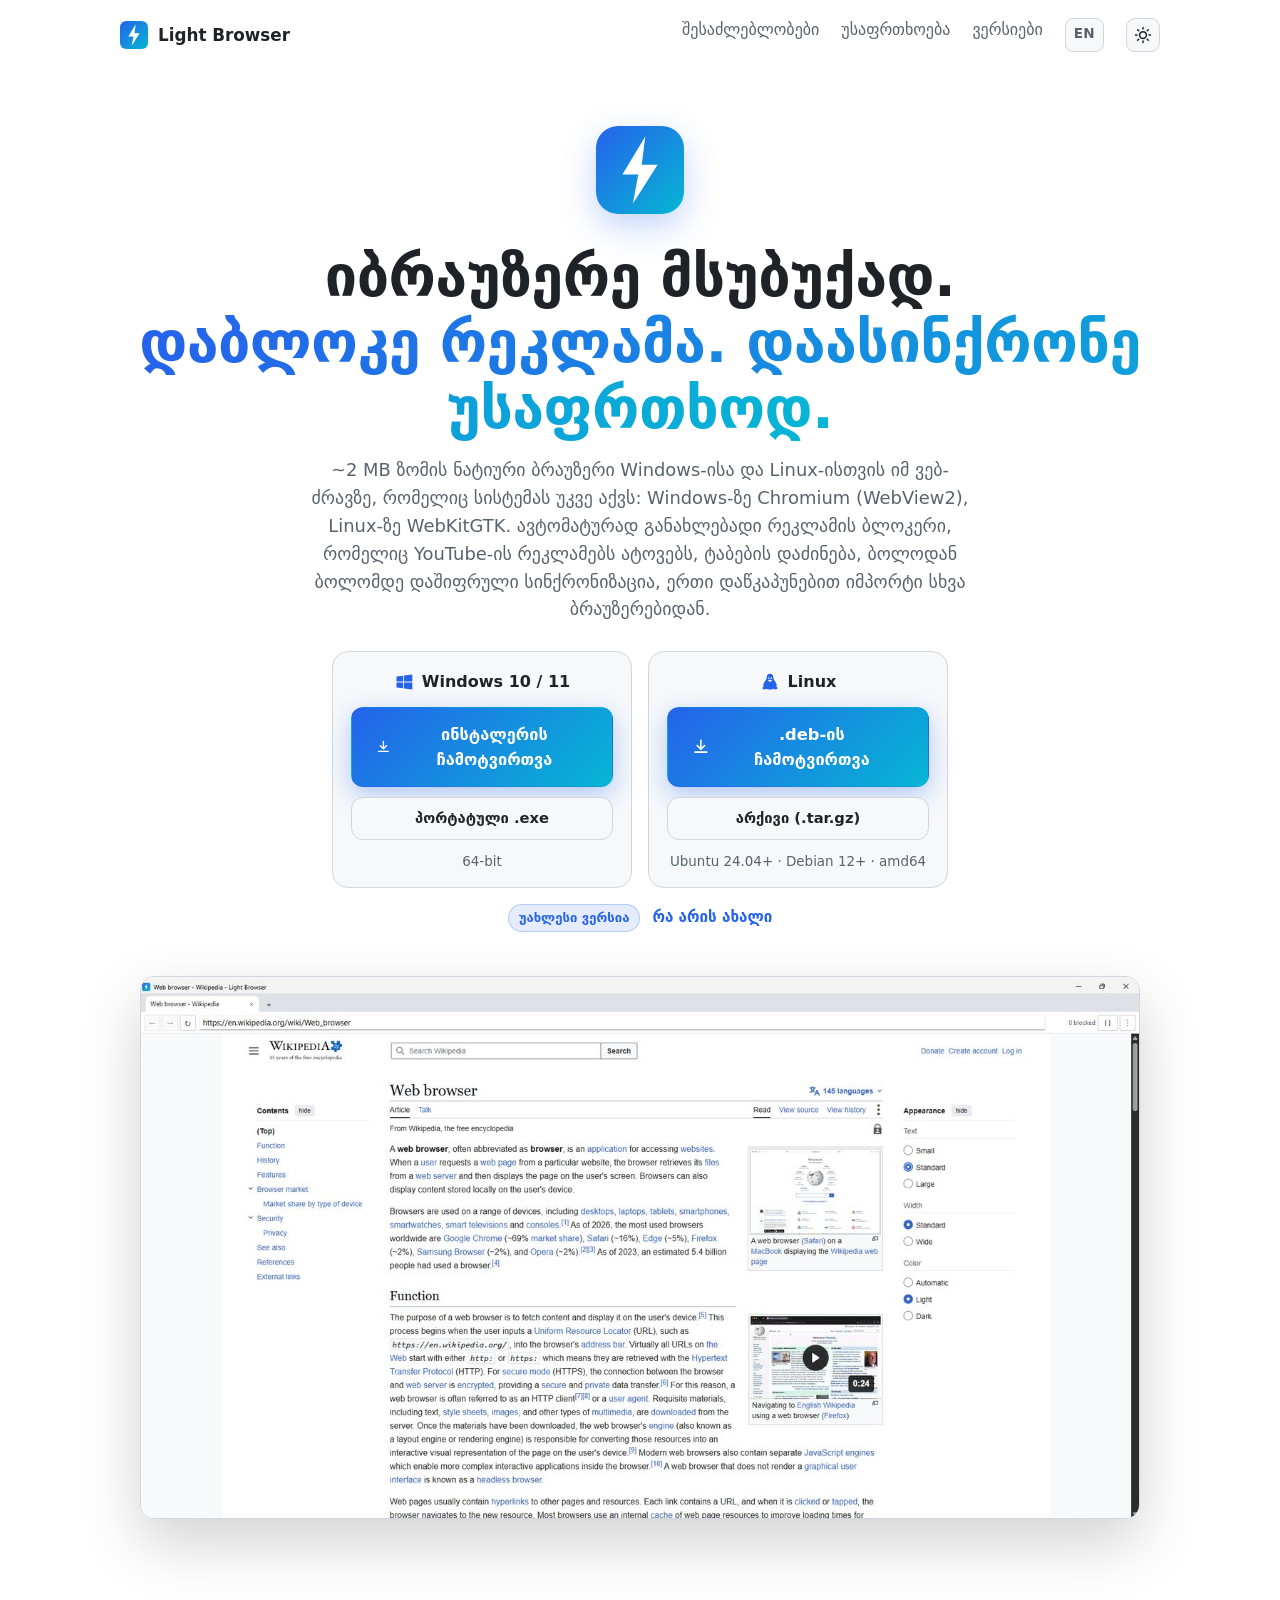
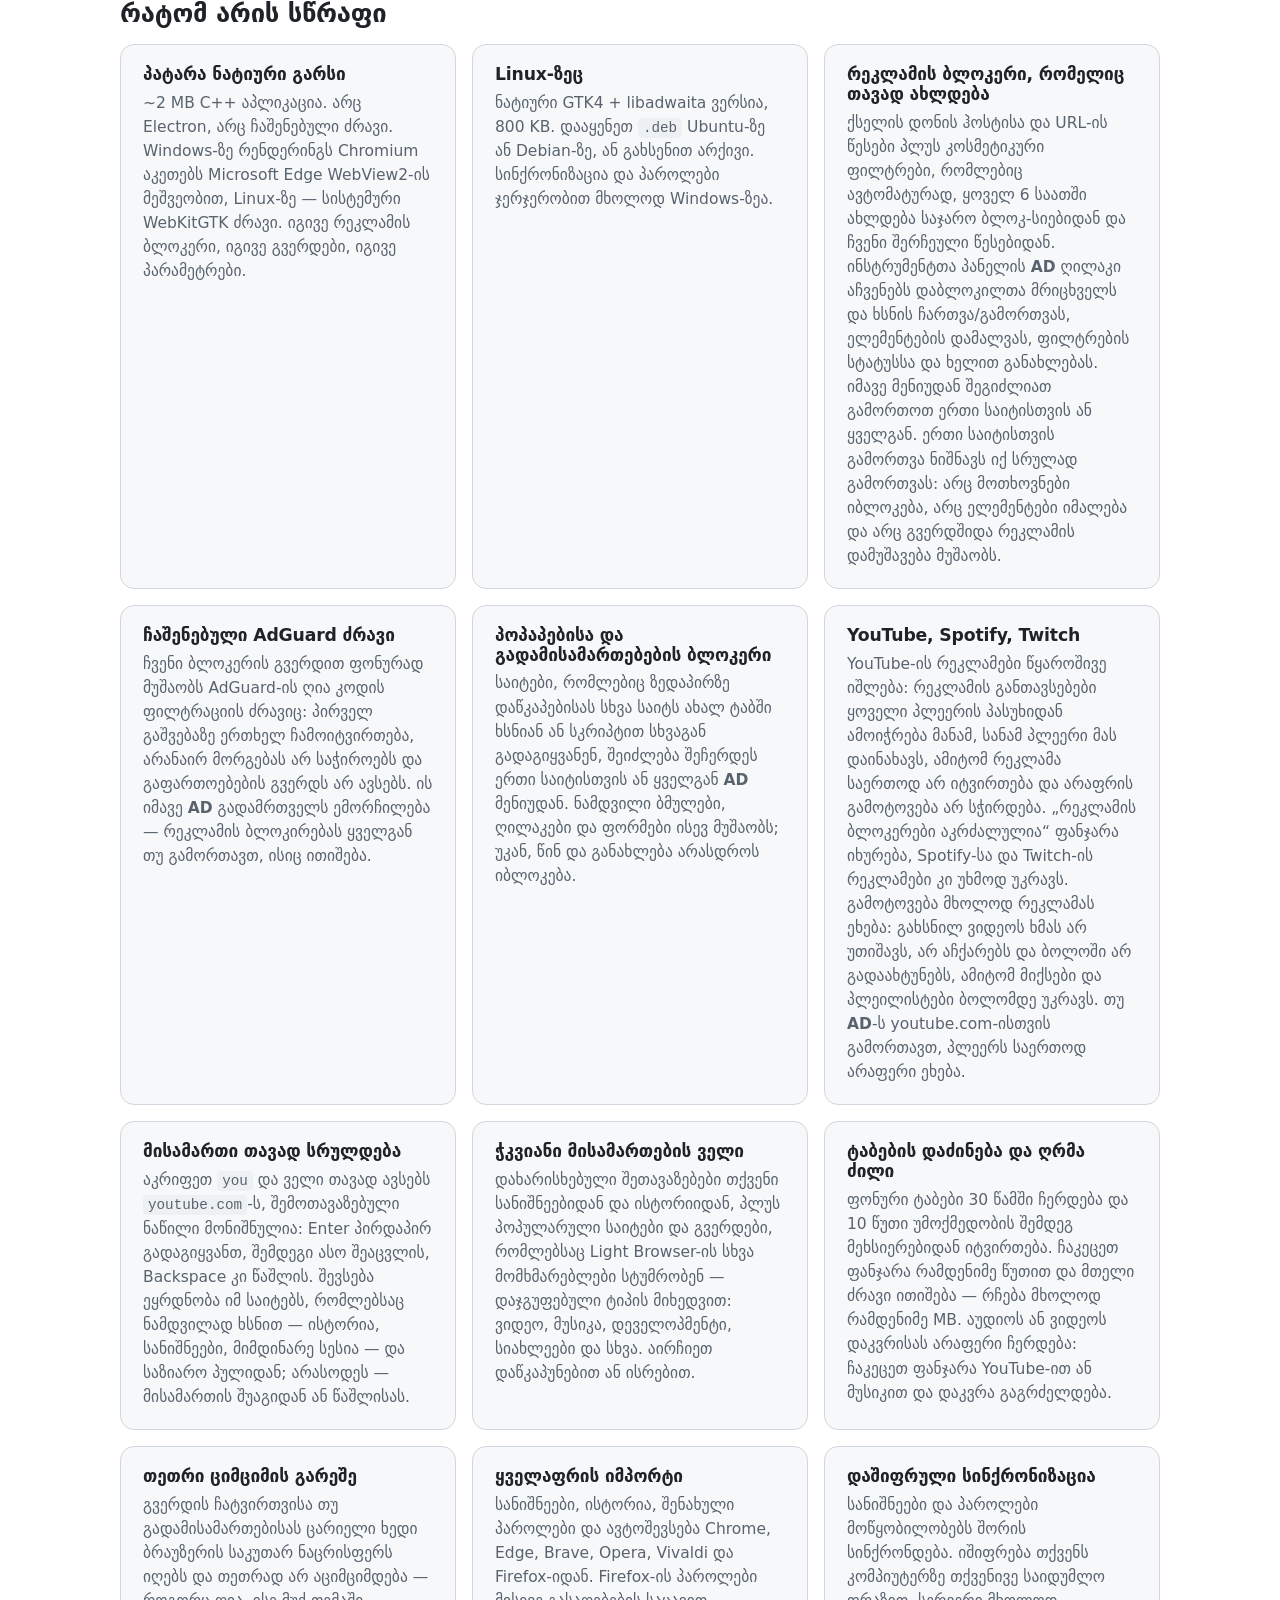
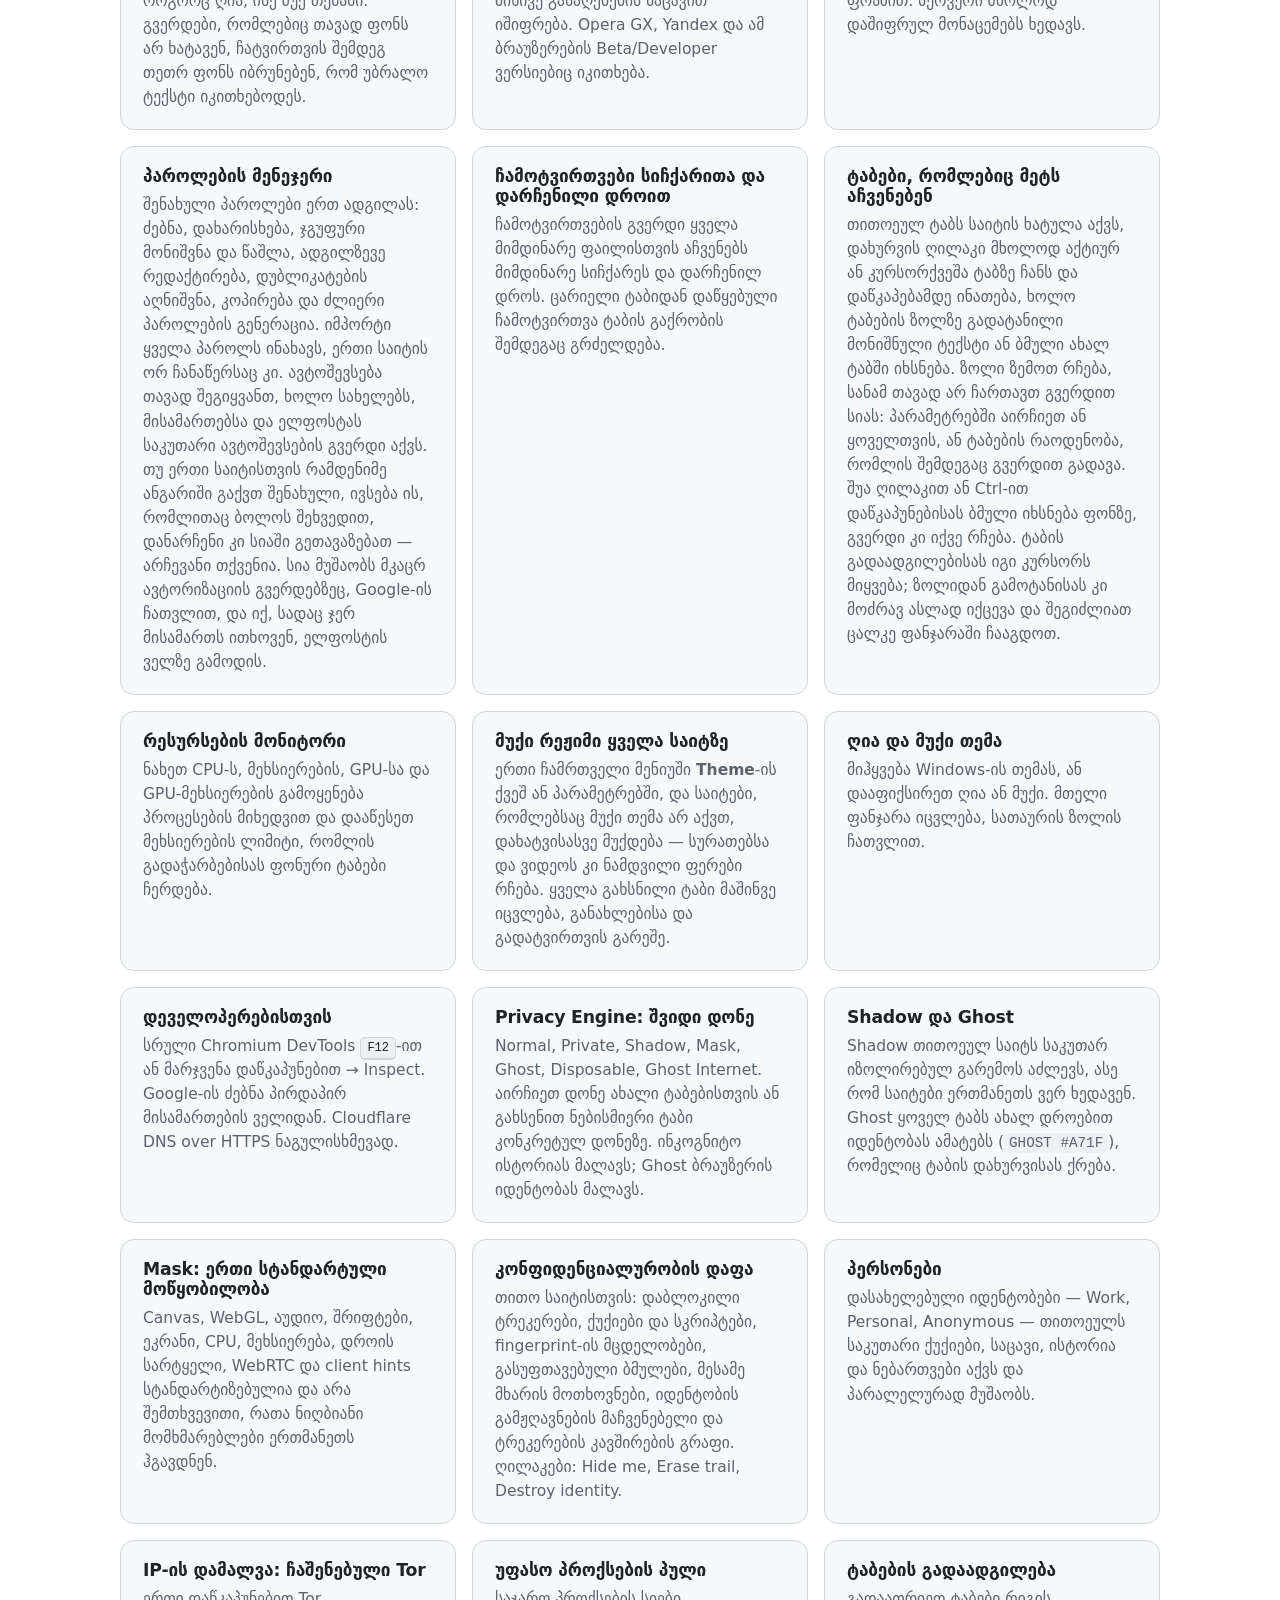
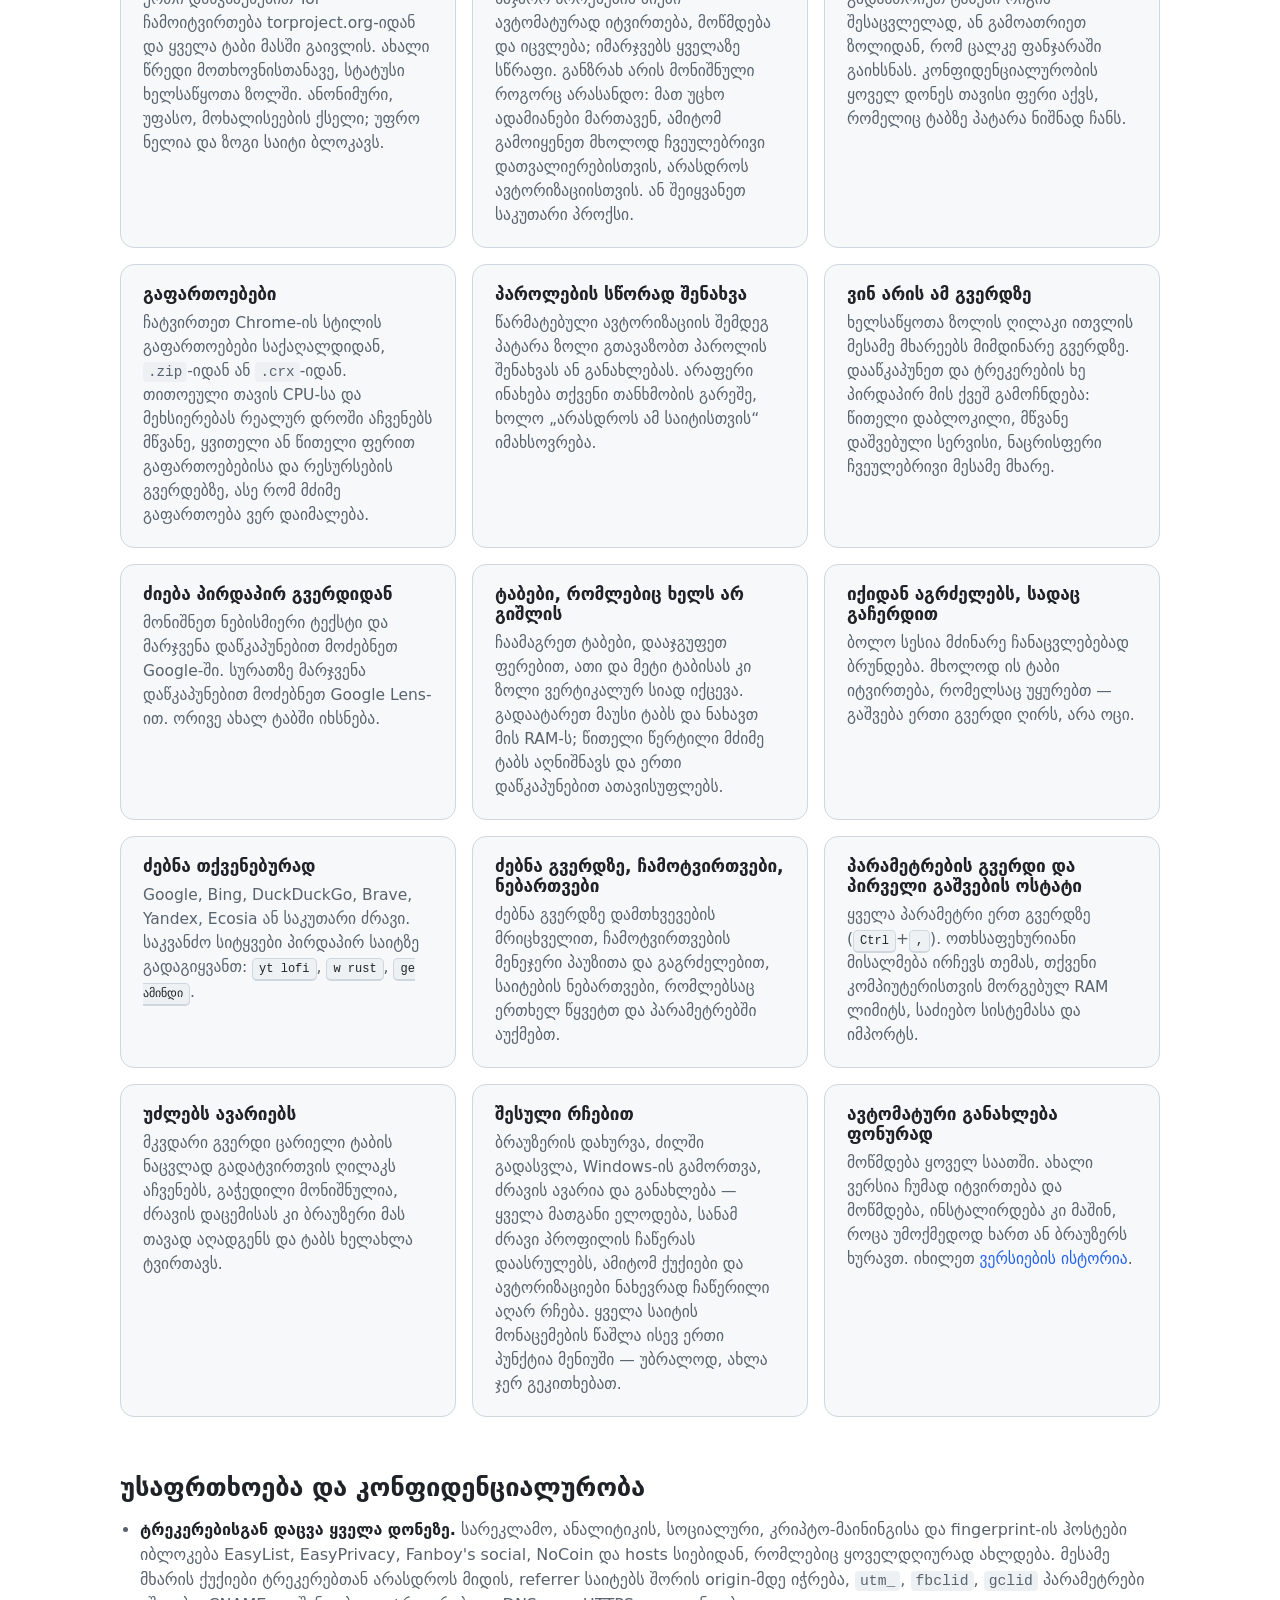
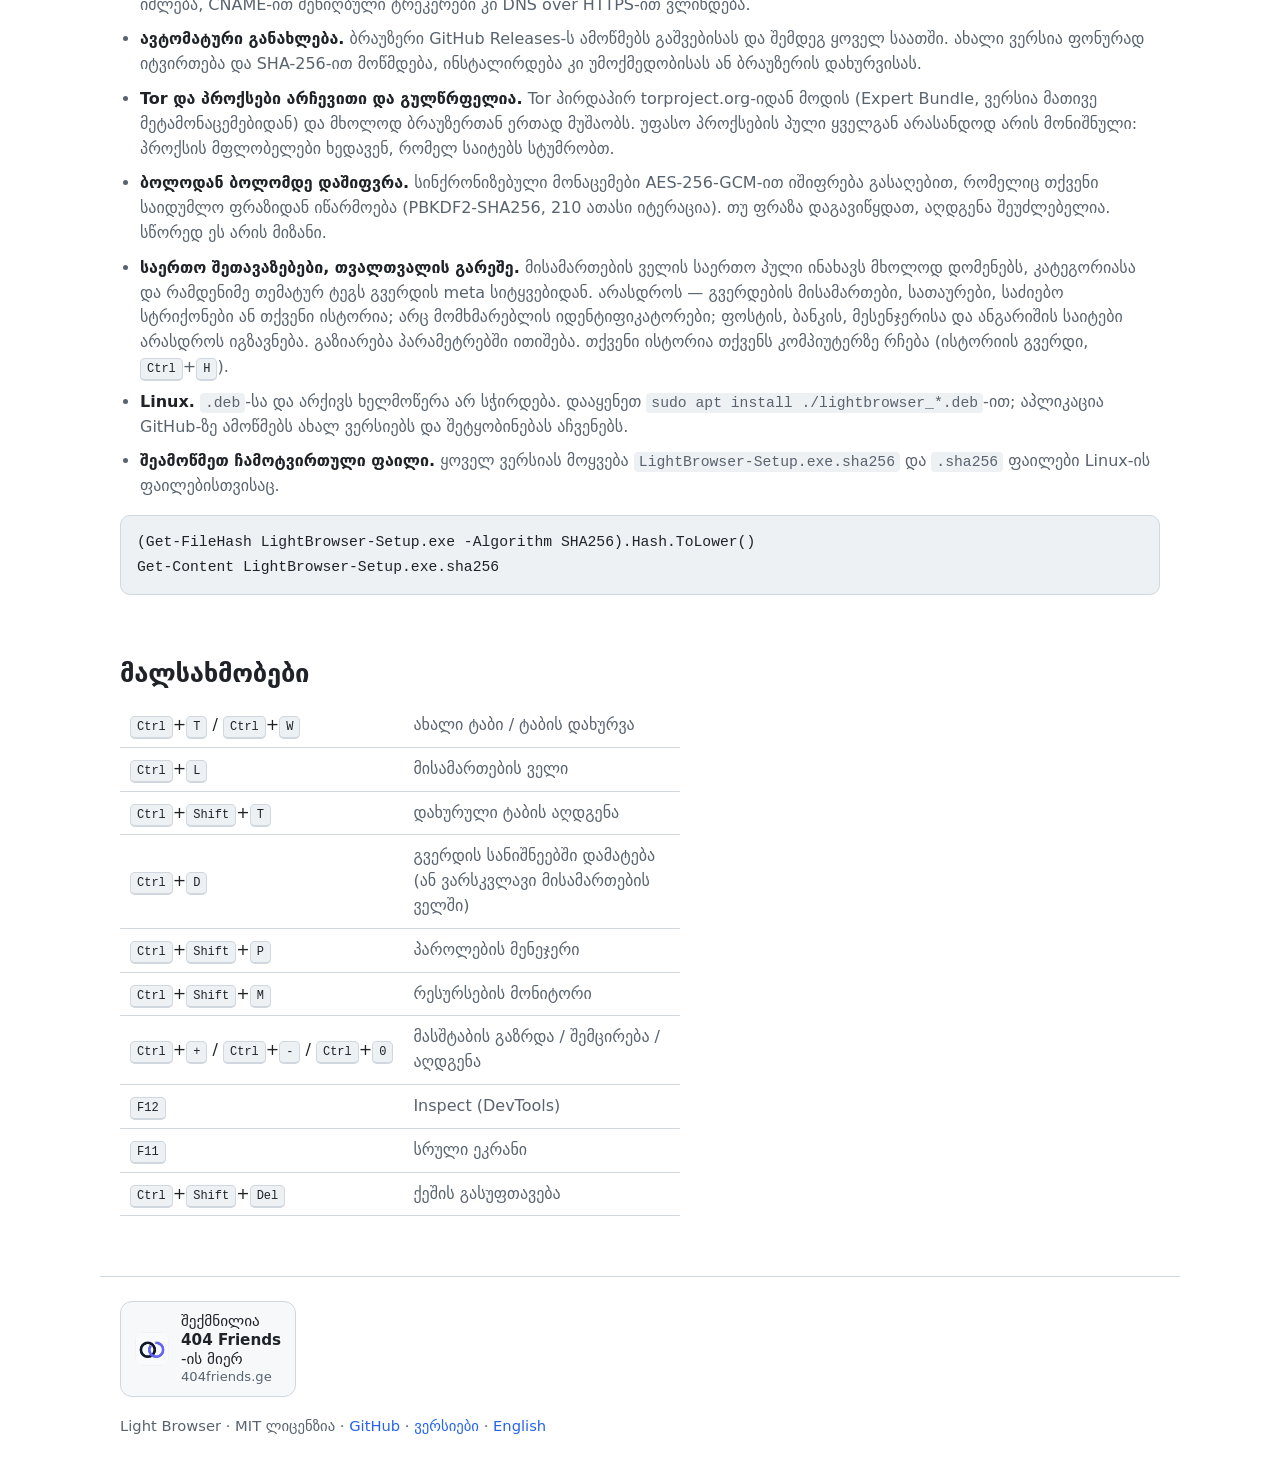
==== commit bfc9990a: "docs: media plays minimized, no white flash (EN/KA)" ====
--- a/ka/index.html
+++ b/ka/index.html
@@ -125,7 +125,8 @@
         <article><h3>YouTube, Spotify, Twitch</h3><p>YouTube-ის რეკლამები წყაროშივე იშლება: რეკლამის განთავსებები ყოველი პლეერის პასუხიდან ამოიჭრება მანამ, სანამ პლეერი მას დაინახავს, ამიტომ რეკლამა საერთოდ არ იტვირთება და არაფრის გამოტოვება არ სჭირდება. „რეკლამის ბლოკერები აკრძალულია“ ფანჯარა იხურება, Spotify-სა და Twitch-ის რეკლამები კი უხმოდ უკრავს. გამოტოვება მხოლოდ რეკლამას ეხება: გახსნილ ვიდეოს ხმას არ უთიშავს, არ აჩქარებს და ბოლოში არ გადაახტუნებს, ამიტომ მიქსები და პლეილისტები ბოლომდე უკრავს. თუ <strong>AD</strong>-ს youtube.com-ისთვის გამორთავთ, პლეერს საერთოდ არაფერი ეხება.</p></article>
         <article><h3>მისამართი თავად სრულდება</h3><p>აკრიფეთ <code>you</code> და ველი თავად ავსებს <code>youtube.com</code>-ს, შემოთავაზებული ნაწილი მონიშნულია: Enter პირდაპირ გადაგიყვანთ, შემდეგი ასო შეაცვლის, Backspace კი წაშლის. შევსება ეყრდნობა იმ საიტებს, რომლებსაც ნამდვილად ხსნით — ისტორია, სანიშნეები, მიმდინარე სესია — და საზიარო პულიდან; არასოდეს — მისამართის შუაგიდან ან წაშლისას.</p></article>
         <article><h3>ჭკვიანი მისამართების ველი</h3><p>დახარისხებული შეთავაზებები თქვენი სანიშნეებიდან და ისტორიიდან, პლუს პოპულარული საიტები და გვერდები, რომლებსაც Light Browser-ის სხვა მომხმარებლები სტუმრობენ — დაჯგუფებული ტიპის მიხედვით: ვიდეო, მუსიკა, დეველოპმენტი, სიახლეები და სხვა. აირჩიეთ დაწკაპუნებით ან ისრებით.</p></article>
-        <article><h3>ტაბების დაძინება და ღრმა ძილი</h3><p>ფონური ტაბები 30 წამში ჩერდება და 10 წუთი უმოქმედობის შემდეგ მეხსიერებიდან იტვირთება. ჩაკეცეთ ფანჯარა რამდენიმე წუთით და მთელი ძრავი ითიშება — რჩება მხოლოდ რამდენიმე MB.</p></article>
+        <article><h3>ტაბების დაძინება და ღრმა ძილი</h3><p>ფონური ტაბები 30 წამში ჩერდება და 10 წუთი უმოქმედობის შემდეგ მეხსიერებიდან იტვირთება. ჩაკეცეთ ფანჯარა რამდენიმე წუთით და მთელი ძრავი ითიშება — რჩება მხოლოდ რამდენიმე MB. აუდიოს ან ვიდეოს დაკვრისას არაფერი ჩერდება: ჩაკეცეთ ფანჯარა YouTube-ით ან მუსიკით და დაკვრა გაგრძელდება.</p></article>
+        <article><h3>თეთრი ციმციმის გარეშე</h3><p>გვერდის ჩატვირთვისა თუ გადამისამართებისას ცარიელი ხედი ბრაუზერის საკუთარ ნაცრისფერს იღებს და თეთრად არ აციმციმდება — როგორც ღია, ისე მუქ თემაში. გვერდები, რომლებიც თავად ფონს არ ხატავენ, ჩატვირთვის შემდეგ თეთრ ფონს იბრუნებენ, რომ უბრალო ტექსტი იკითხებოდეს.</p></article>
         <article><h3>ყველაფრის იმპორტი</h3><p>სანიშნეები, ისტორია, შენახული პაროლები და ავტოშევსება Chrome, Edge, Brave, Opera, Vivaldi და Firefox-იდან. Firefox-ის პაროლები მისივე გასაღებების საცავით იშიფრება. Opera GX, Yandex და ამ ბრაუზერების Beta/Developer ვერსიებიც იკითხება.</p></article>
         <article><h3>დაშიფრული სინქრონიზაცია</h3><p>სანიშნეები და პაროლები მოწყობილობებს შორის სინქრონდება. იშიფრება თქვენს კომპიუტერზე თქვენივე საიდუმლო ფრაზით. სერვერი მხოლოდ დაშიფრულ მონაცემებს ხედავს.</p></article>
         <article><h3>პაროლების მენეჯერი</h3><p>შენახული პაროლები ერთ ადგილას: ძებნა, დახარისხება, ჯგუფური მონიშვნა და წაშლა, ადგილზევე რედაქტირება, დუბლიკატების აღნიშვნა, კოპირება და ძლიერი პაროლების გენერაცია. იმპორტი ყველა პაროლს ინახავს, ერთი საიტის ორ ჩანაწერსაც კი. ავტოშევსება თავად შეგიყვანთ, ხოლო სახელებს, მისამართებსა და ელფოსტას საკუთარი ავტოშევსების გვერდი აქვს. თუ ერთი საიტისთვის რამდენიმე ანგარიში გაქვთ შენახული, ივსება ის, რომლითაც ბოლოს შეხვედით, დანარჩენი კი სიაში გეთავაზებათ — არჩევანი თქვენია. სია მუშაობს მკაცრ ავტორიზაციის გვერდებზეც, Google-ის ჩათვლით, და იქ, სადაც ჯერ მისამართს ითხოვენ, ელფოსტის ველზე გამოდის.</p></article>
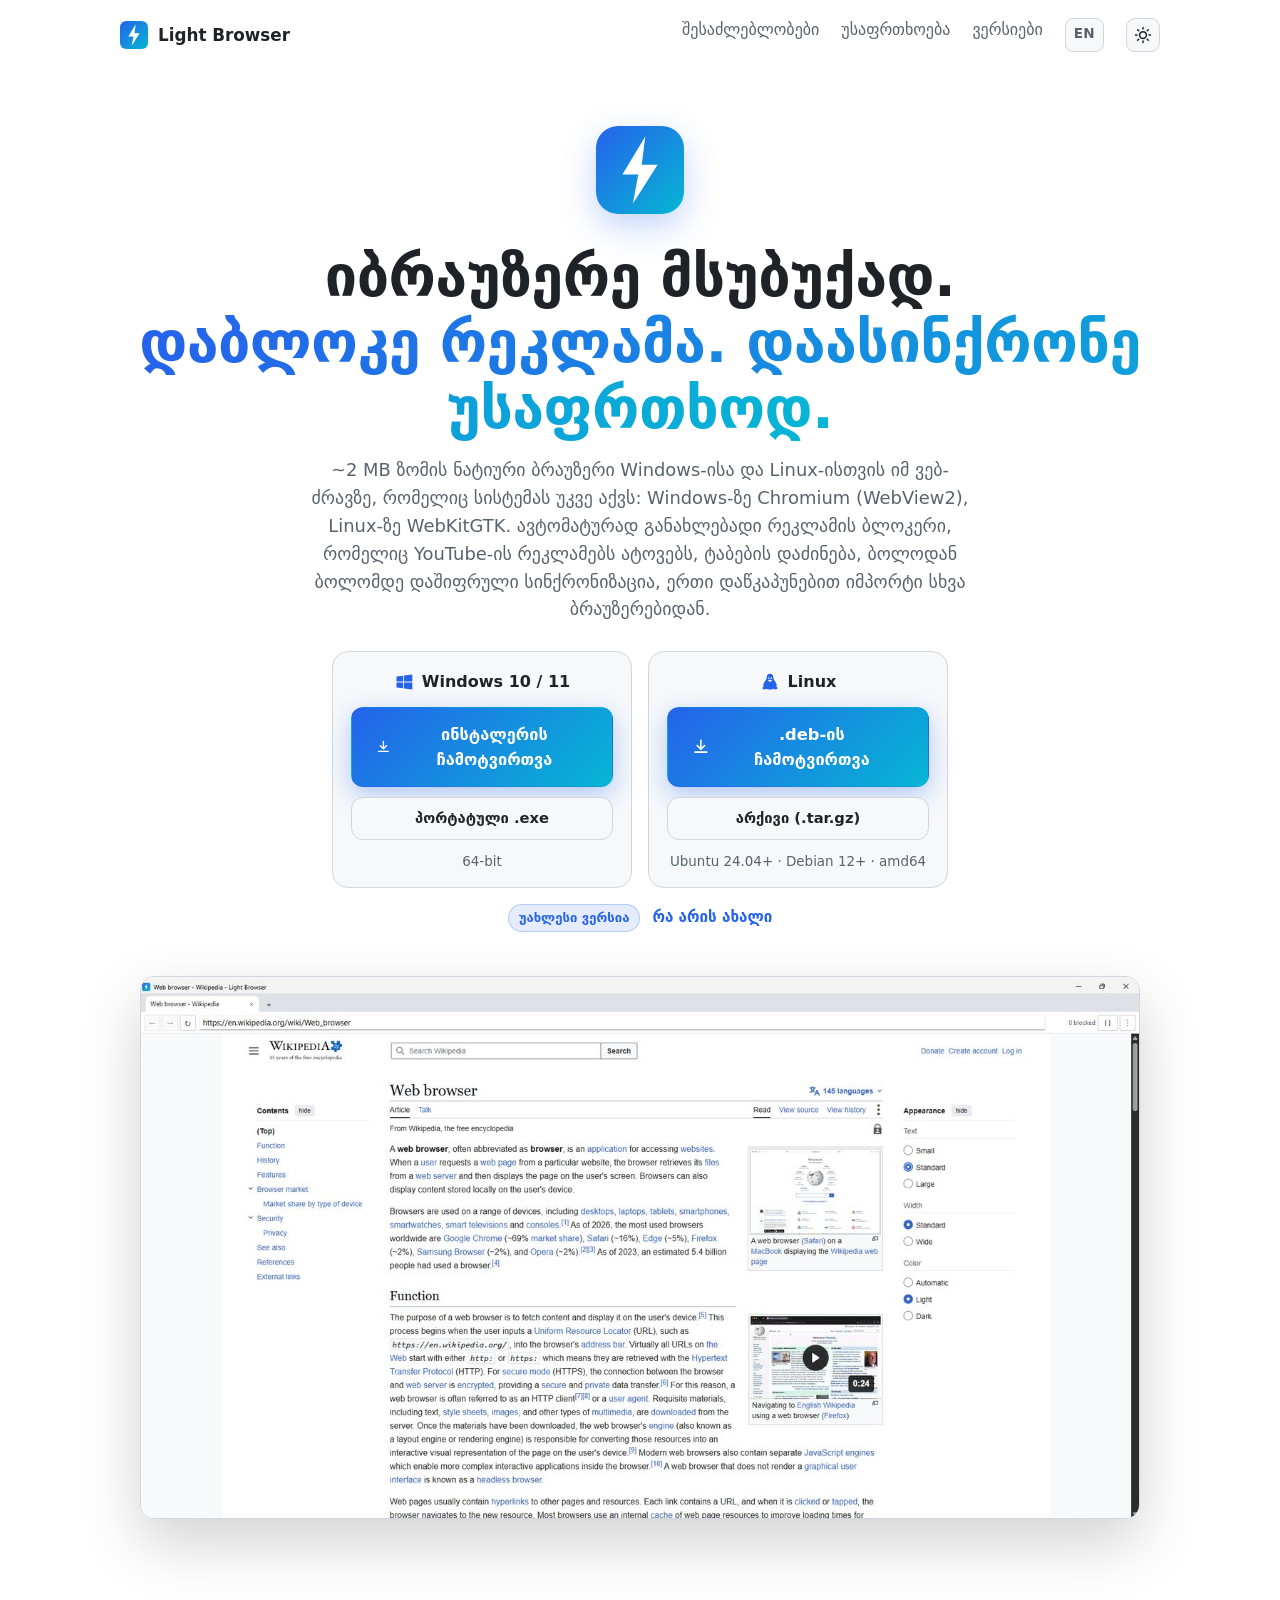
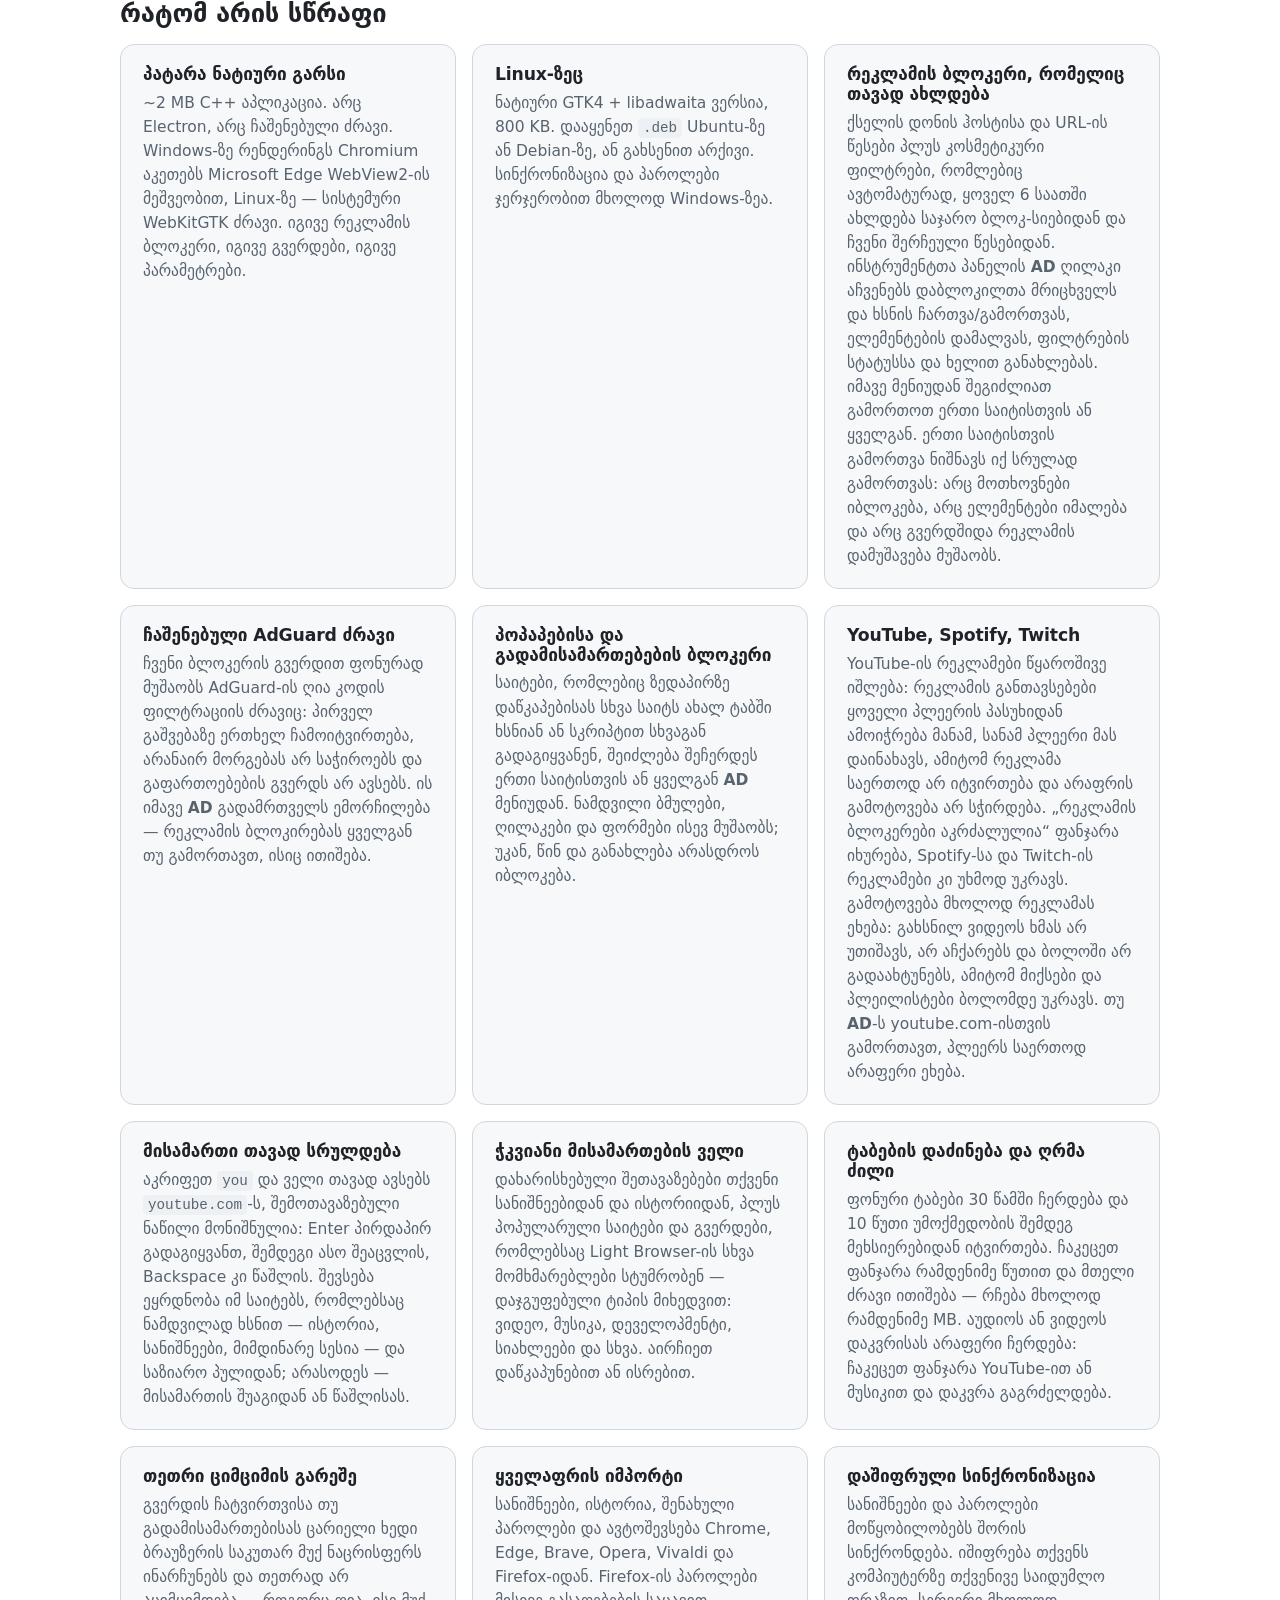
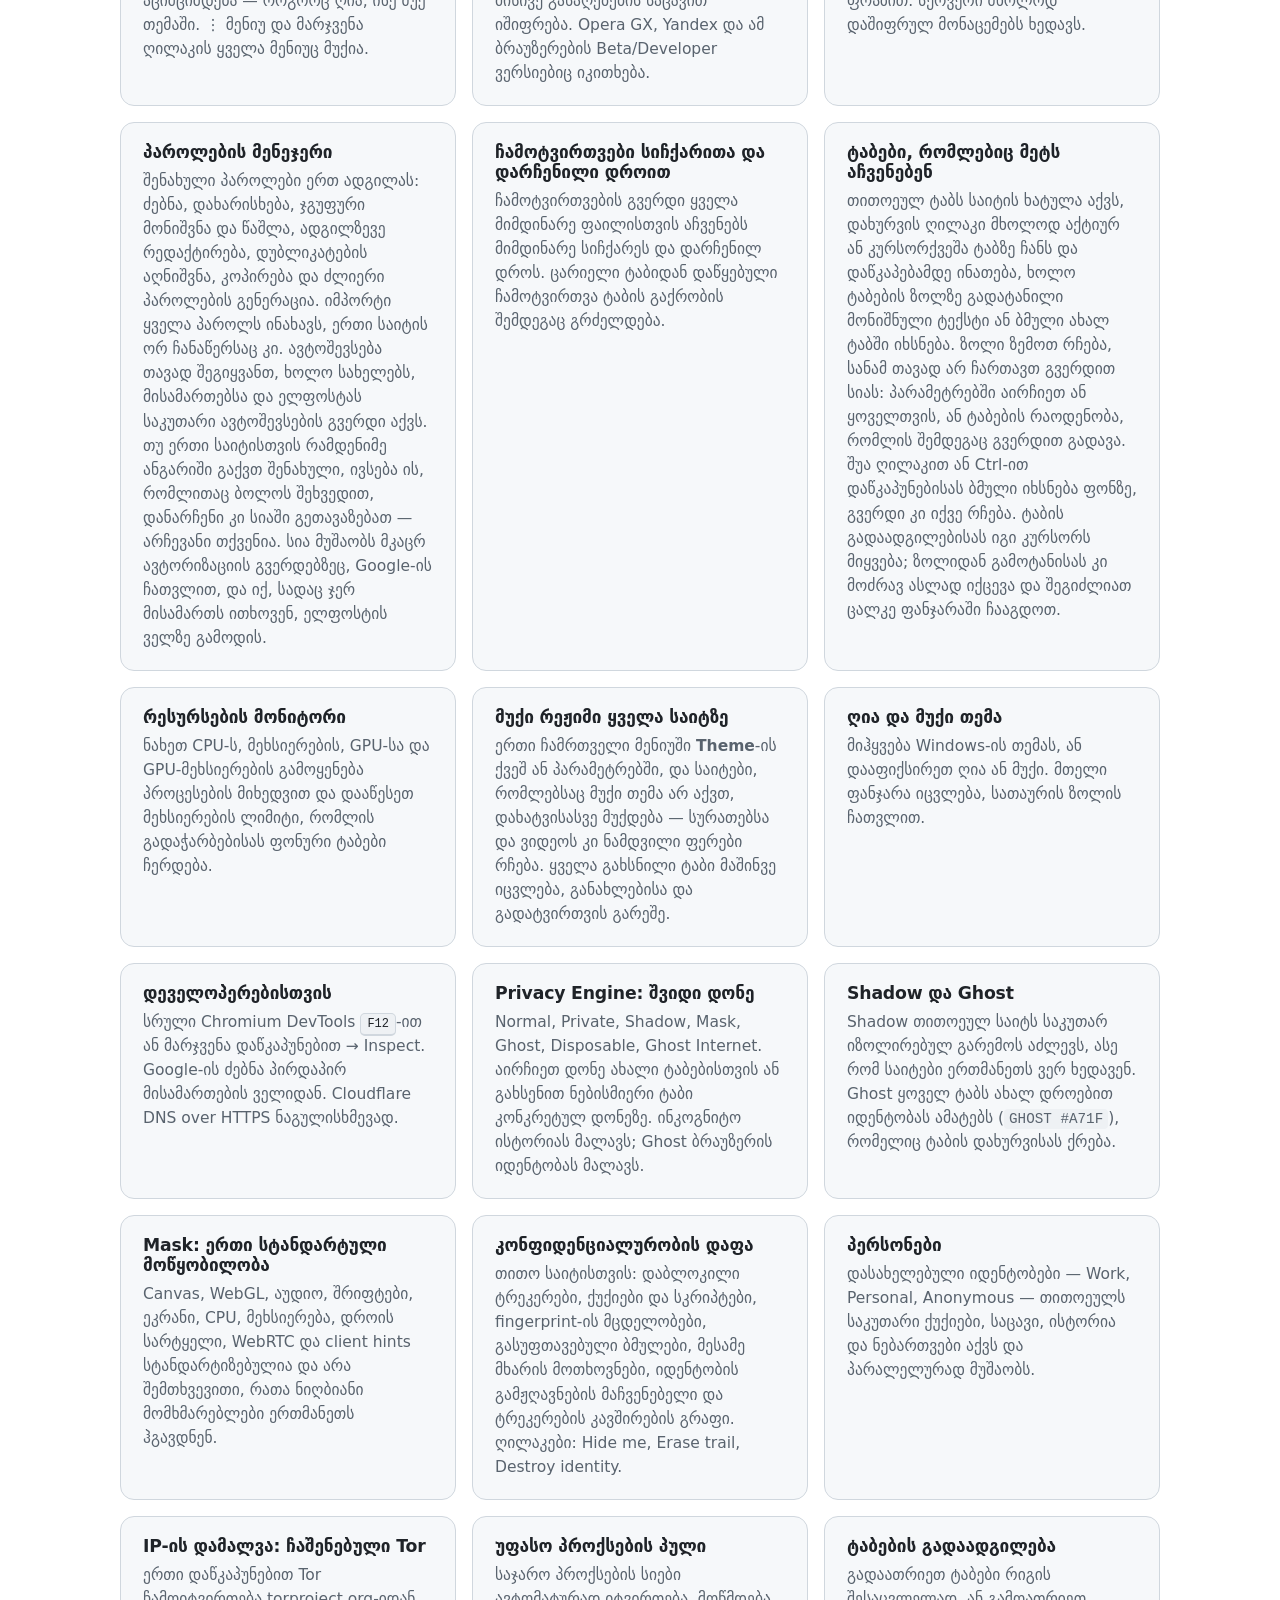
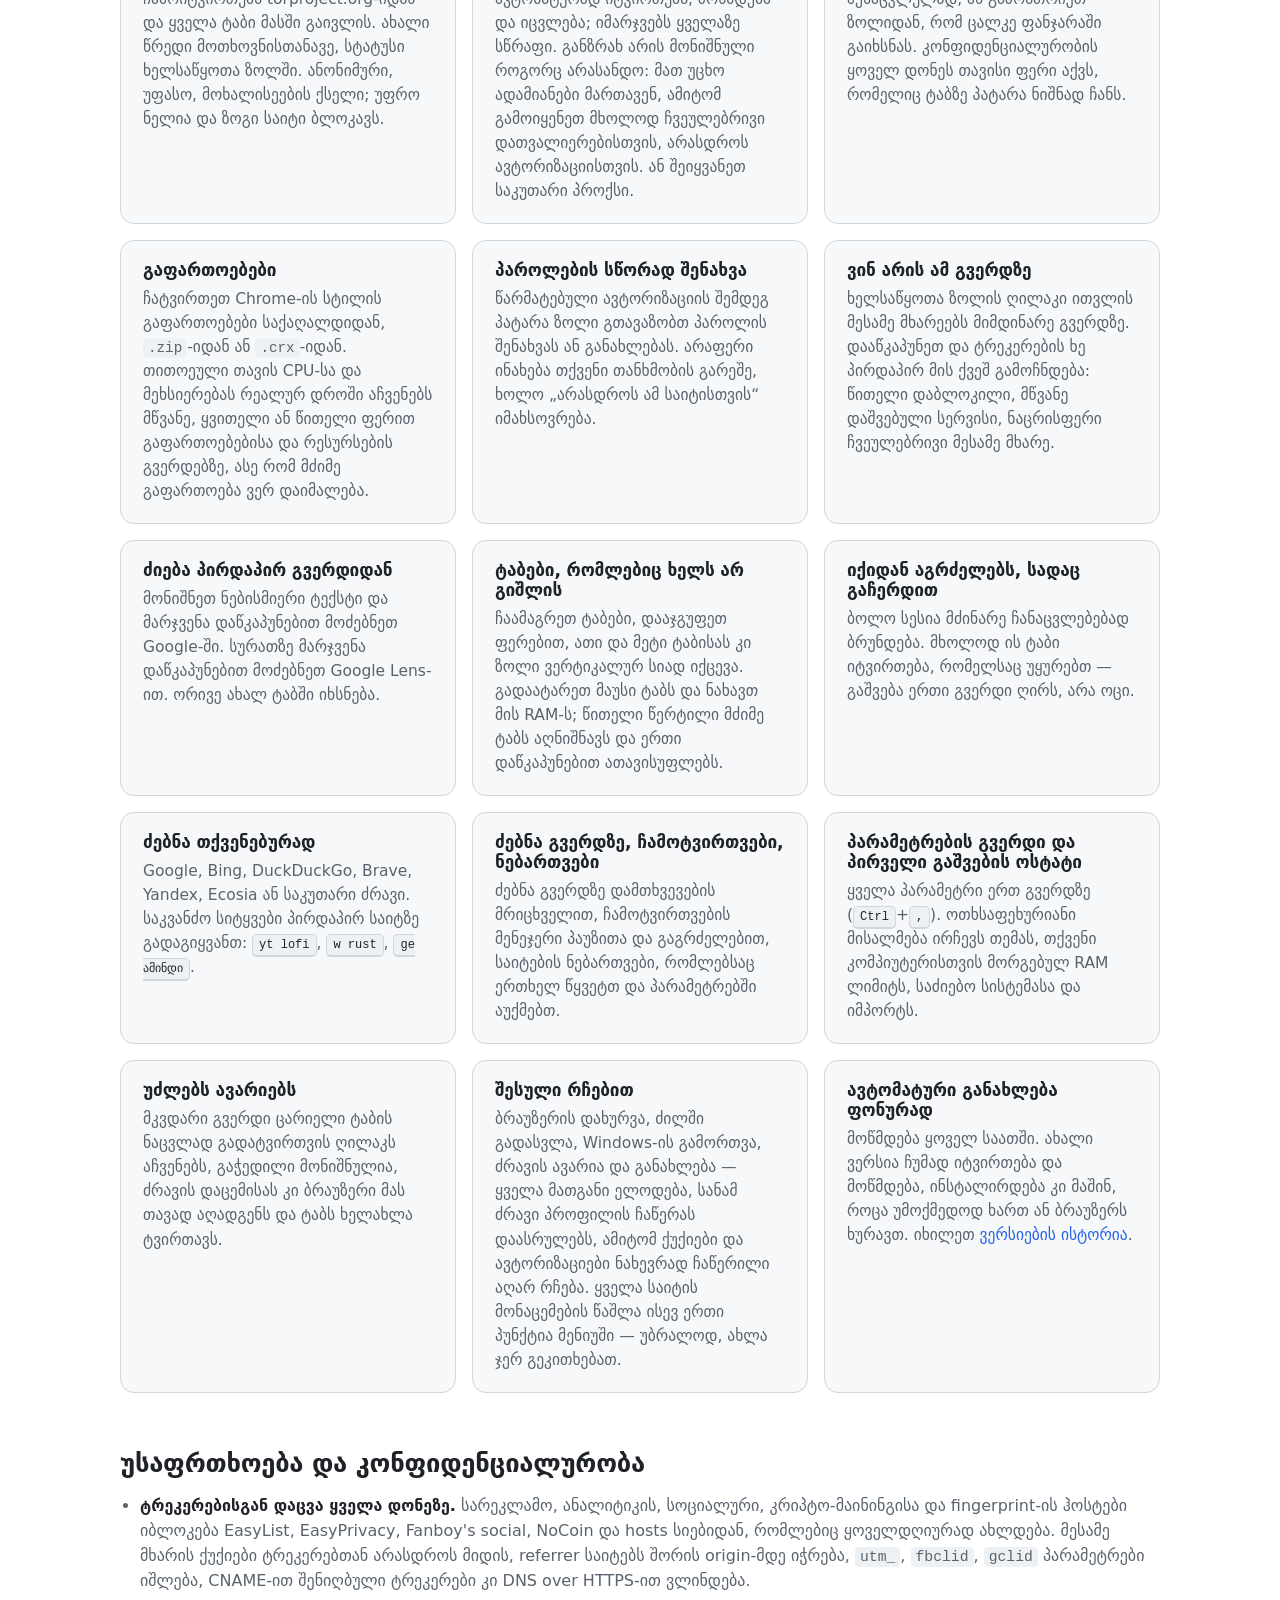
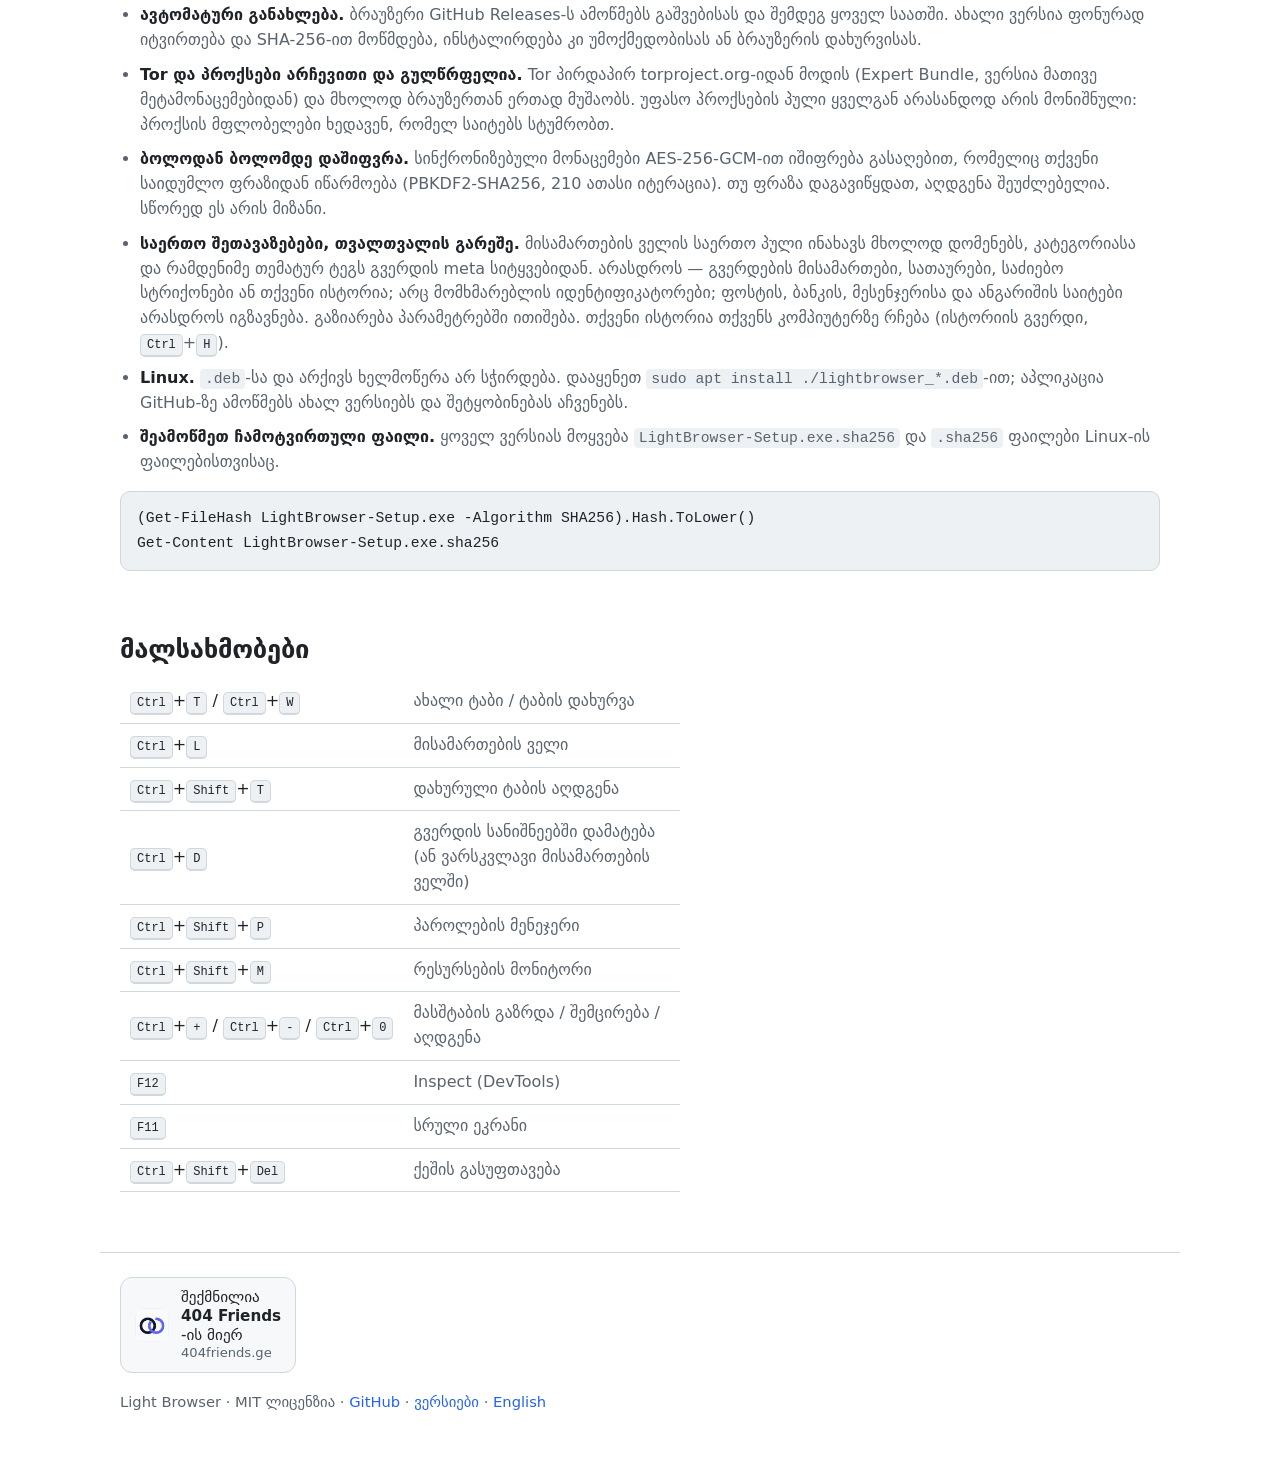
==== commit 898ced88: "docs: dark load background and menus (EN/KA)" ====
--- a/ka/index.html
+++ b/ka/index.html
@@ -126,7 +126,7 @@
         <article><h3>მისამართი თავად სრულდება</h3><p>აკრიფეთ <code>you</code> და ველი თავად ავსებს <code>youtube.com</code>-ს, შემოთავაზებული ნაწილი მონიშნულია: Enter პირდაპირ გადაგიყვანთ, შემდეგი ასო შეაცვლის, Backspace კი წაშლის. შევსება ეყრდნობა იმ საიტებს, რომლებსაც ნამდვილად ხსნით — ისტორია, სანიშნეები, მიმდინარე სესია — და საზიარო პულიდან; არასოდეს — მისამართის შუაგიდან ან წაშლისას.</p></article>
         <article><h3>ჭკვიანი მისამართების ველი</h3><p>დახარისხებული შეთავაზებები თქვენი სანიშნეებიდან და ისტორიიდან, პლუს პოპულარული საიტები და გვერდები, რომლებსაც Light Browser-ის სხვა მომხმარებლები სტუმრობენ — დაჯგუფებული ტიპის მიხედვით: ვიდეო, მუსიკა, დეველოპმენტი, სიახლეები და სხვა. აირჩიეთ დაწკაპუნებით ან ისრებით.</p></article>
         <article><h3>ტაბების დაძინება და ღრმა ძილი</h3><p>ფონური ტაბები 30 წამში ჩერდება და 10 წუთი უმოქმედობის შემდეგ მეხსიერებიდან იტვირთება. ჩაკეცეთ ფანჯარა რამდენიმე წუთით და მთელი ძრავი ითიშება — რჩება მხოლოდ რამდენიმე MB. აუდიოს ან ვიდეოს დაკვრისას არაფერი ჩერდება: ჩაკეცეთ ფანჯარა YouTube-ით ან მუსიკით და დაკვრა გაგრძელდება.</p></article>
-        <article><h3>თეთრი ციმციმის გარეშე</h3><p>გვერდის ჩატვირთვისა თუ გადამისამართებისას ცარიელი ხედი ბრაუზერის საკუთარ ნაცრისფერს იღებს და თეთრად არ აციმციმდება — როგორც ღია, ისე მუქ თემაში. გვერდები, რომლებიც თავად ფონს არ ხატავენ, ჩატვირთვის შემდეგ თეთრ ფონს იბრუნებენ, რომ უბრალო ტექსტი იკითხებოდეს.</p></article>
+        <article><h3>თეთრი ციმციმის გარეშე</h3><p>გვერდის ჩატვირთვისა თუ გადამისამართებისას ცარიელი ხედი ბრაუზერის საკუთარ მუქ ნაცრისფერს ინარჩუნებს და თეთრად არ აციმციმდება — როგორც ღია, ისე მუქ თემაში. ⋮ მენიუ და მარჯვენა ღილაკის ყველა მენიუც მუქია.</p></article>
         <article><h3>ყველაფრის იმპორტი</h3><p>სანიშნეები, ისტორია, შენახული პაროლები და ავტოშევსება Chrome, Edge, Brave, Opera, Vivaldi და Firefox-იდან. Firefox-ის პაროლები მისივე გასაღებების საცავით იშიფრება. Opera GX, Yandex და ამ ბრაუზერების Beta/Developer ვერსიებიც იკითხება.</p></article>
         <article><h3>დაშიფრული სინქრონიზაცია</h3><p>სანიშნეები და პაროლები მოწყობილობებს შორის სინქრონდება. იშიფრება თქვენს კომპიუტერზე თქვენივე საიდუმლო ფრაზით. სერვერი მხოლოდ დაშიფრულ მონაცემებს ხედავს.</p></article>
         <article><h3>პაროლების მენეჯერი</h3><p>შენახული პაროლები ერთ ადგილას: ძებნა, დახარისხება, ჯგუფური მონიშვნა და წაშლა, ადგილზევე რედაქტირება, დუბლიკატების აღნიშვნა, კოპირება და ძლიერი პაროლების გენერაცია. იმპორტი ყველა პაროლს ინახავს, ერთი საიტის ორ ჩანაწერსაც კი. ავტოშევსება თავად შეგიყვანთ, ხოლო სახელებს, მისამართებსა და ელფოსტას საკუთარი ავტოშევსების გვერდი აქვს. თუ ერთი საიტისთვის რამდენიმე ანგარიში გაქვთ შენახული, ივსება ის, რომლითაც ბოლოს შეხვედით, დანარჩენი კი სიაში გეთავაზებათ — არჩევანი თქვენია. სია მუშაობს მკაცრ ავტორიზაციის გვერდებზეც, Google-ის ჩათვლით, და იქ, სადაც ჯერ მისამართს ითხოვენ, ელფოსტის ველზე გამოდის.</p></article>
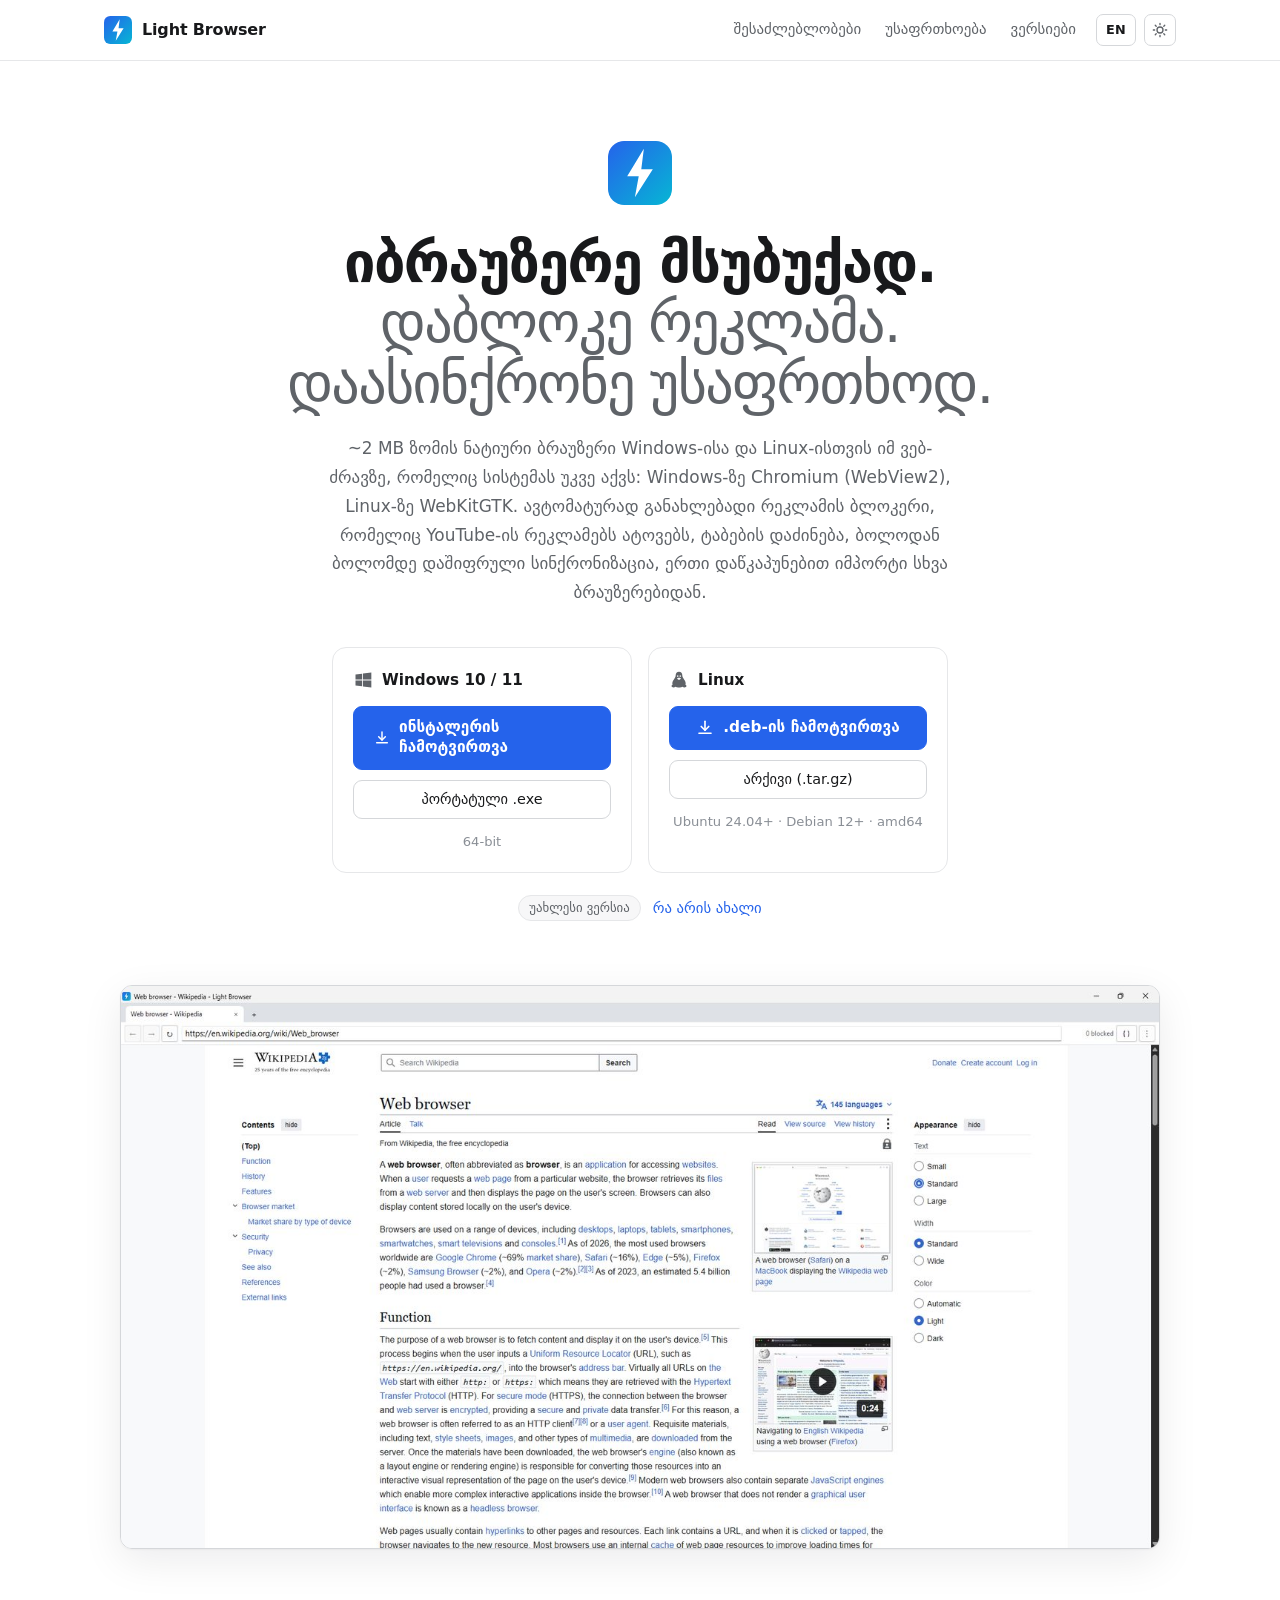
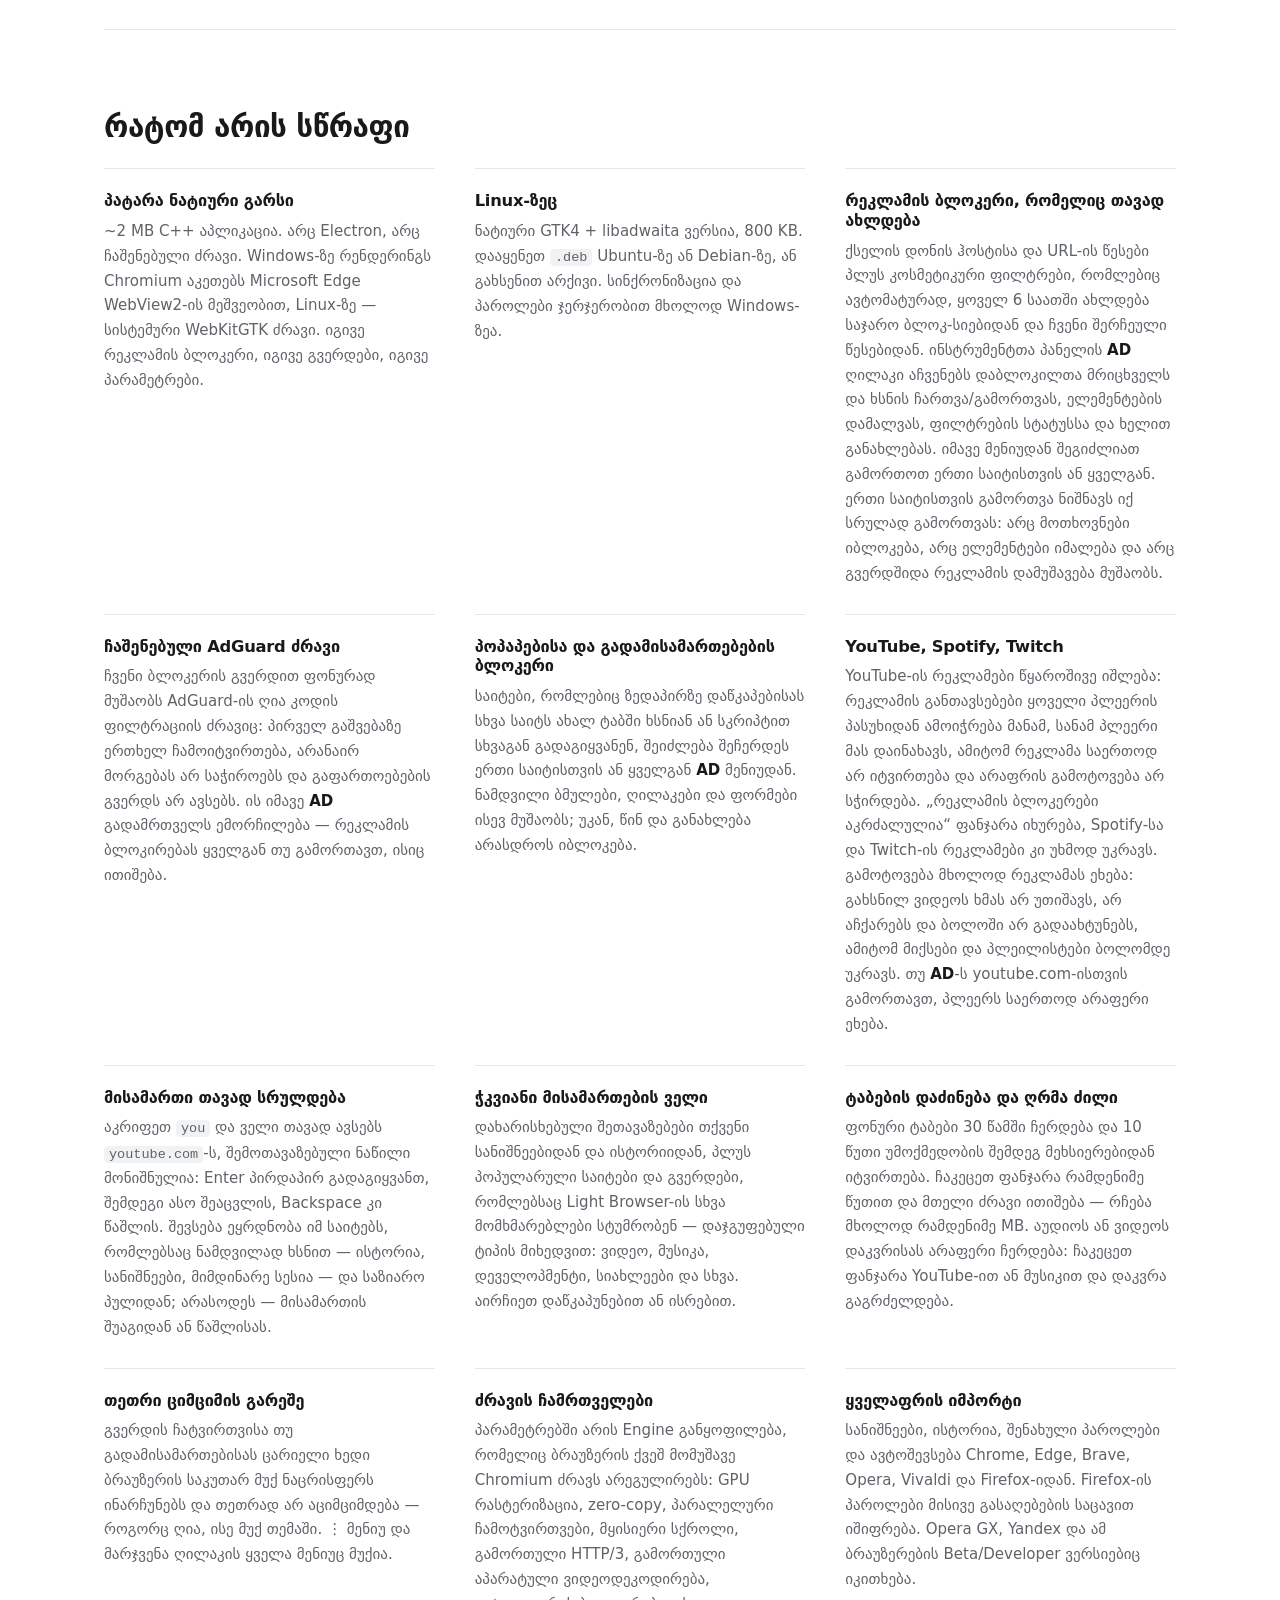
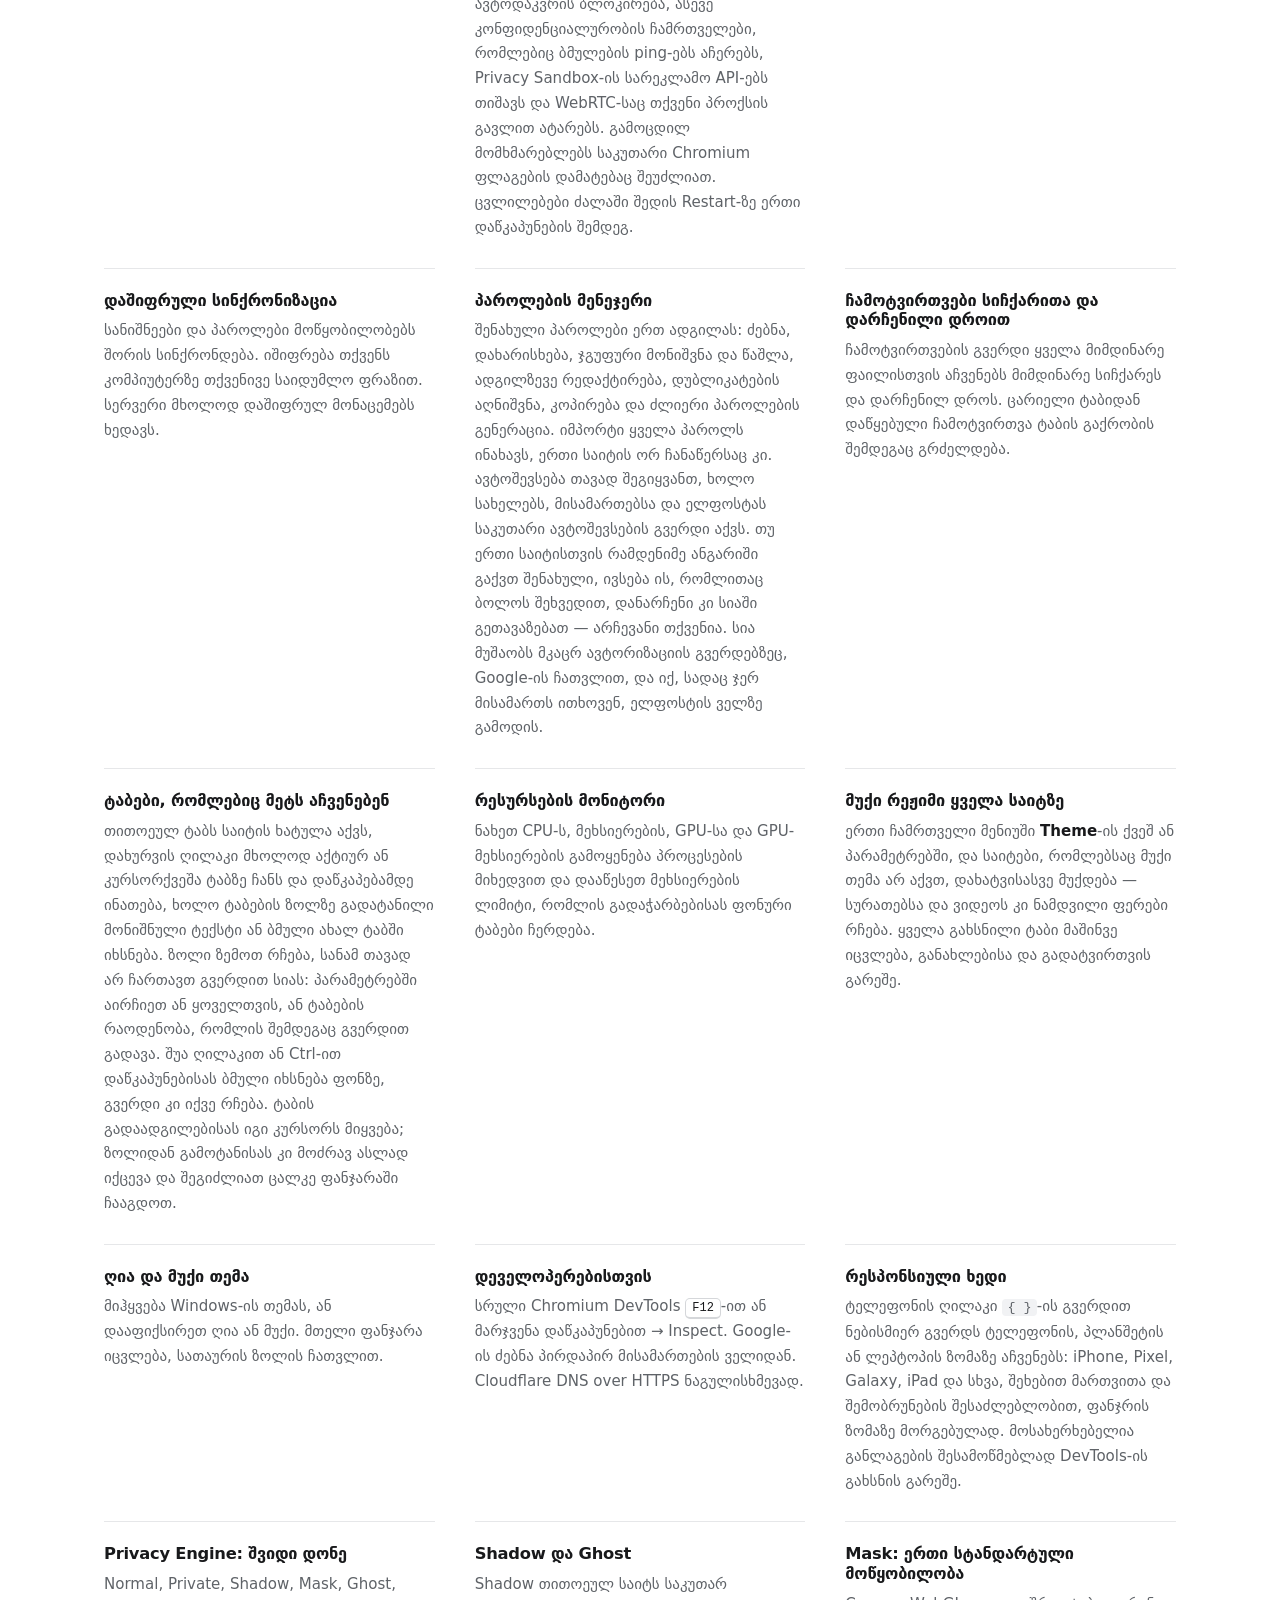
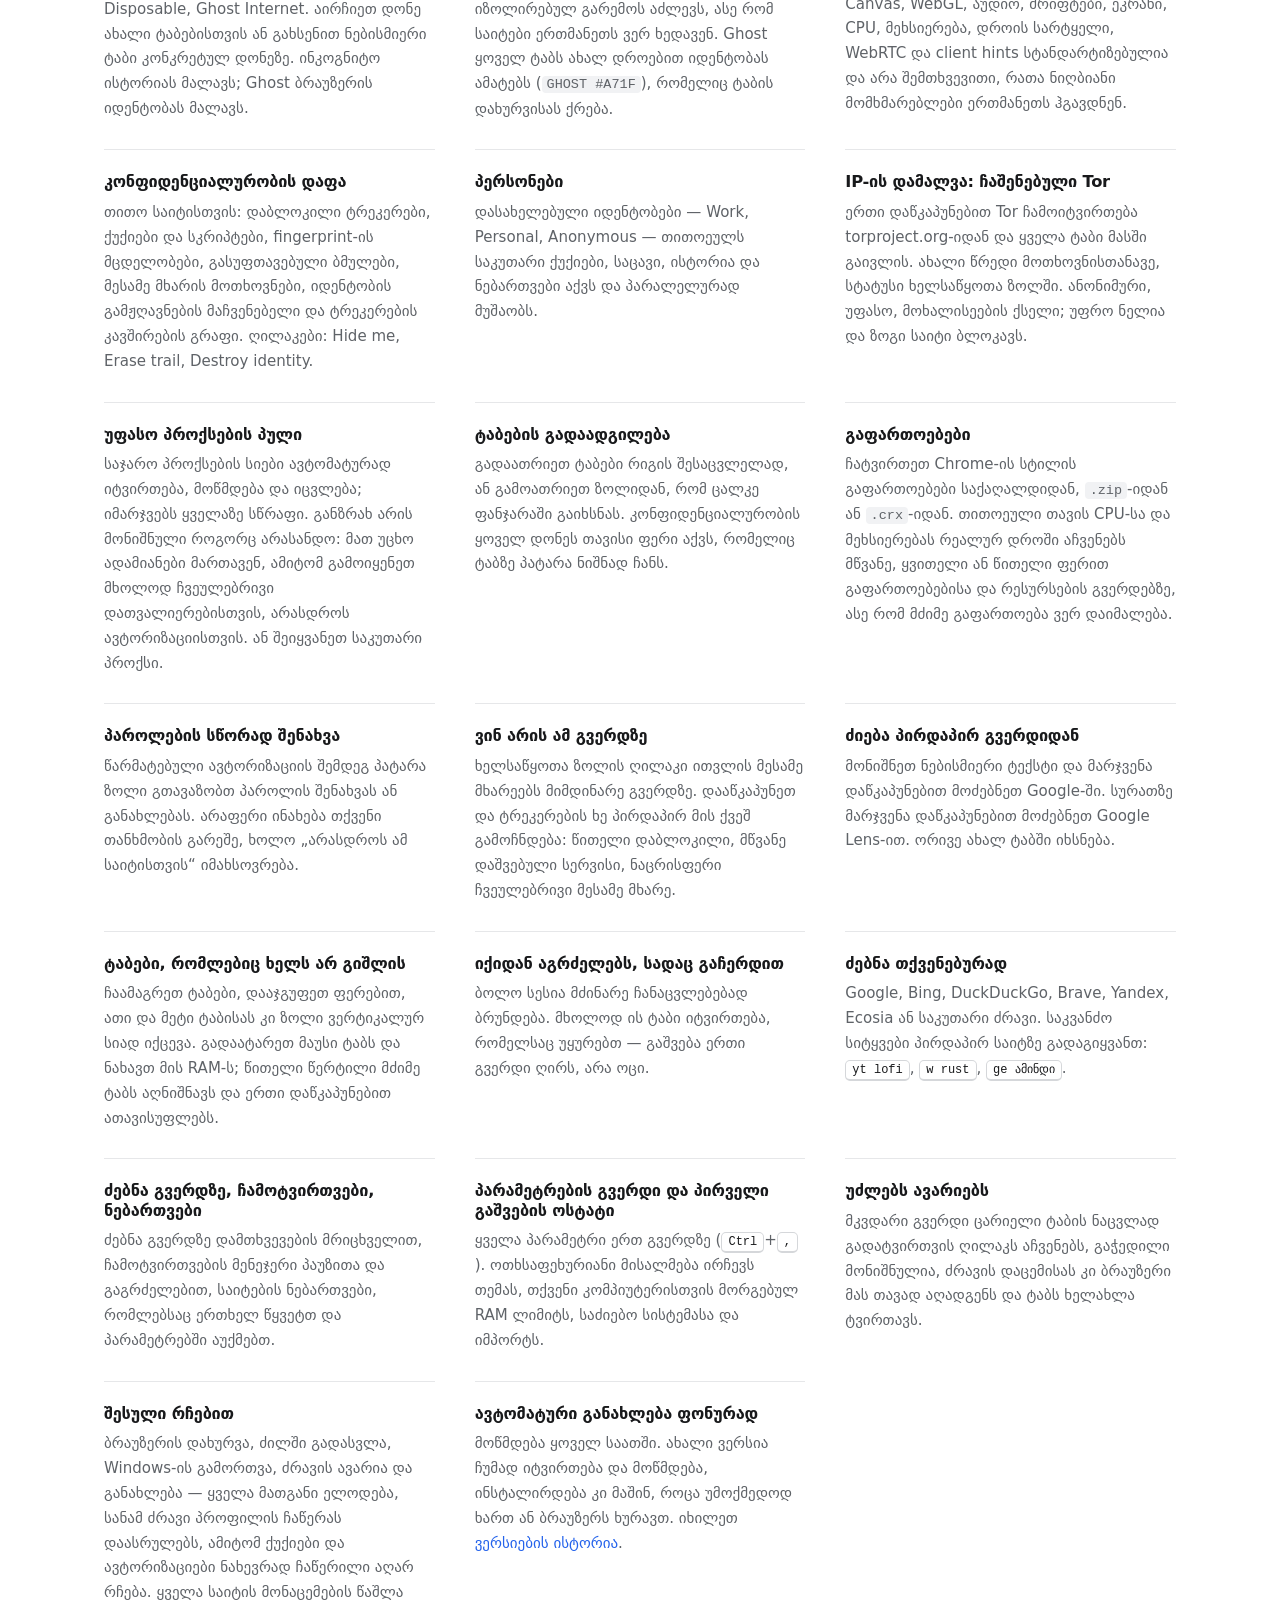
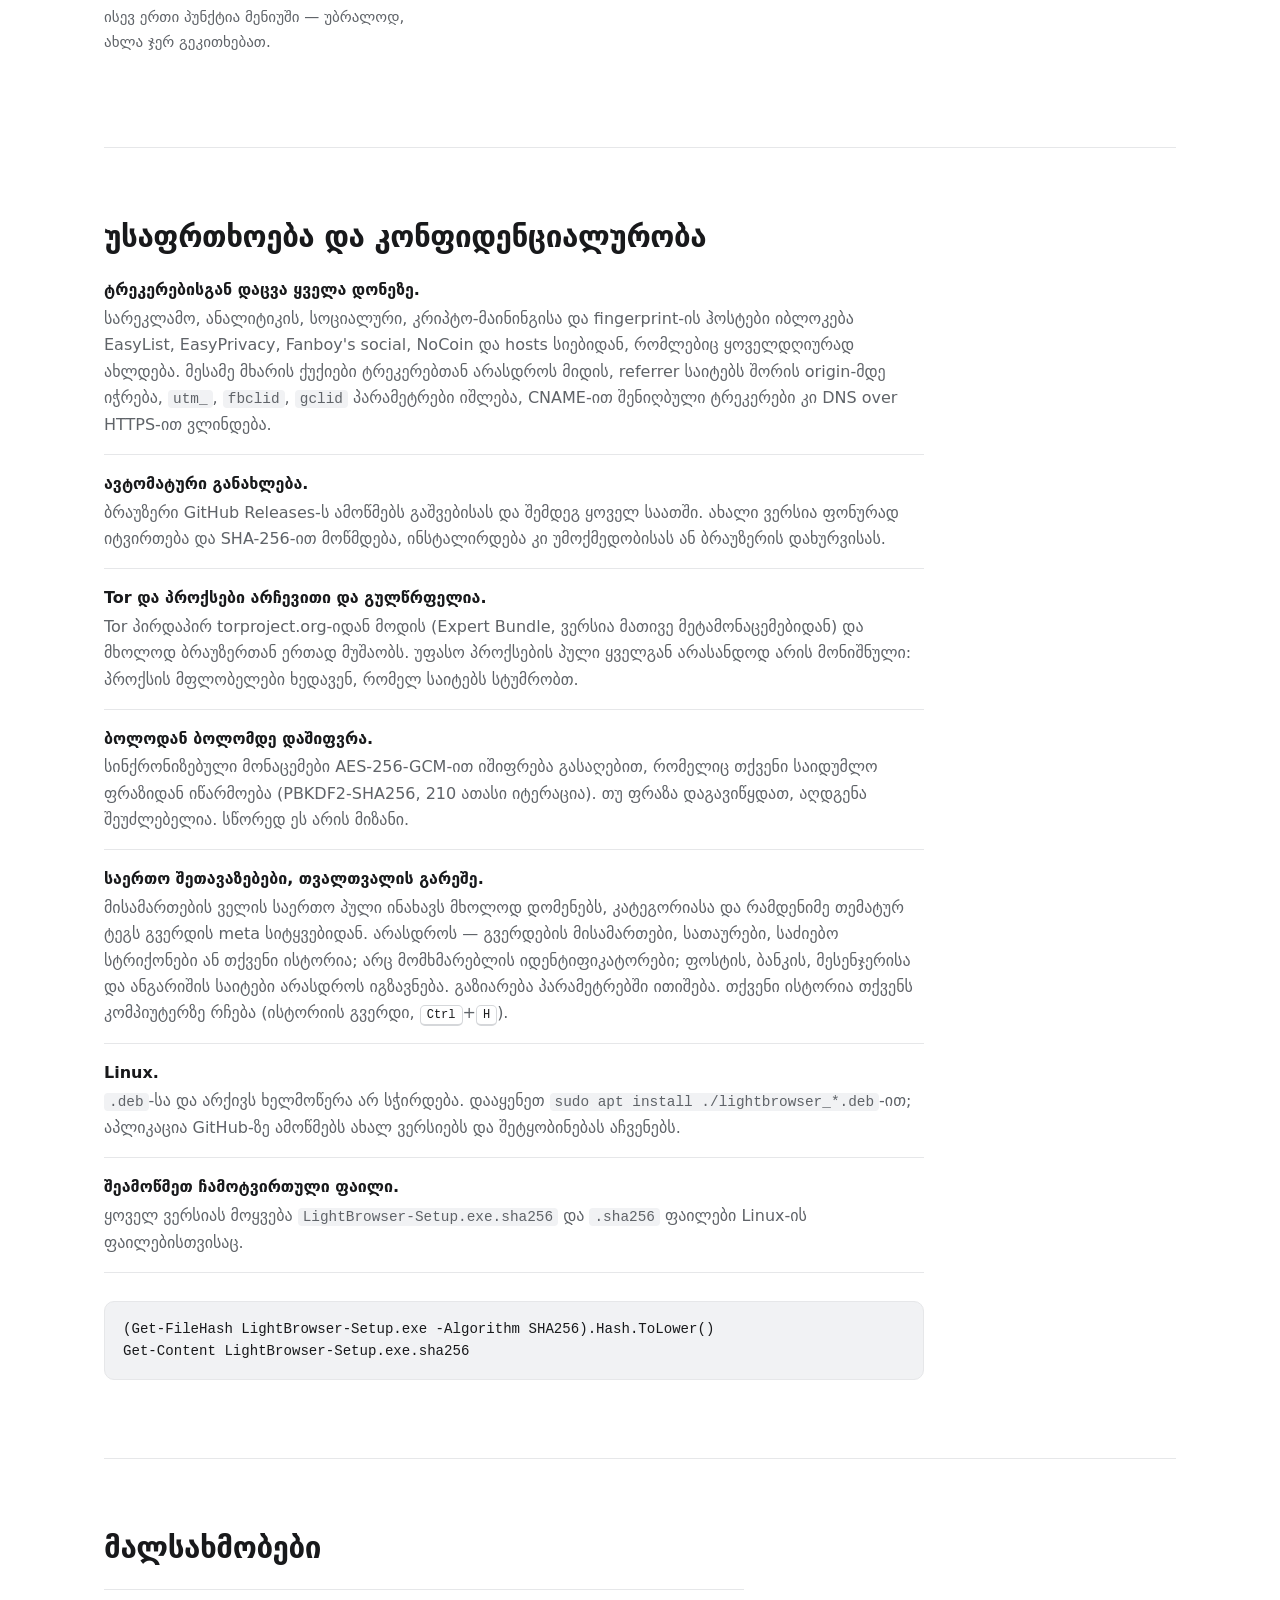
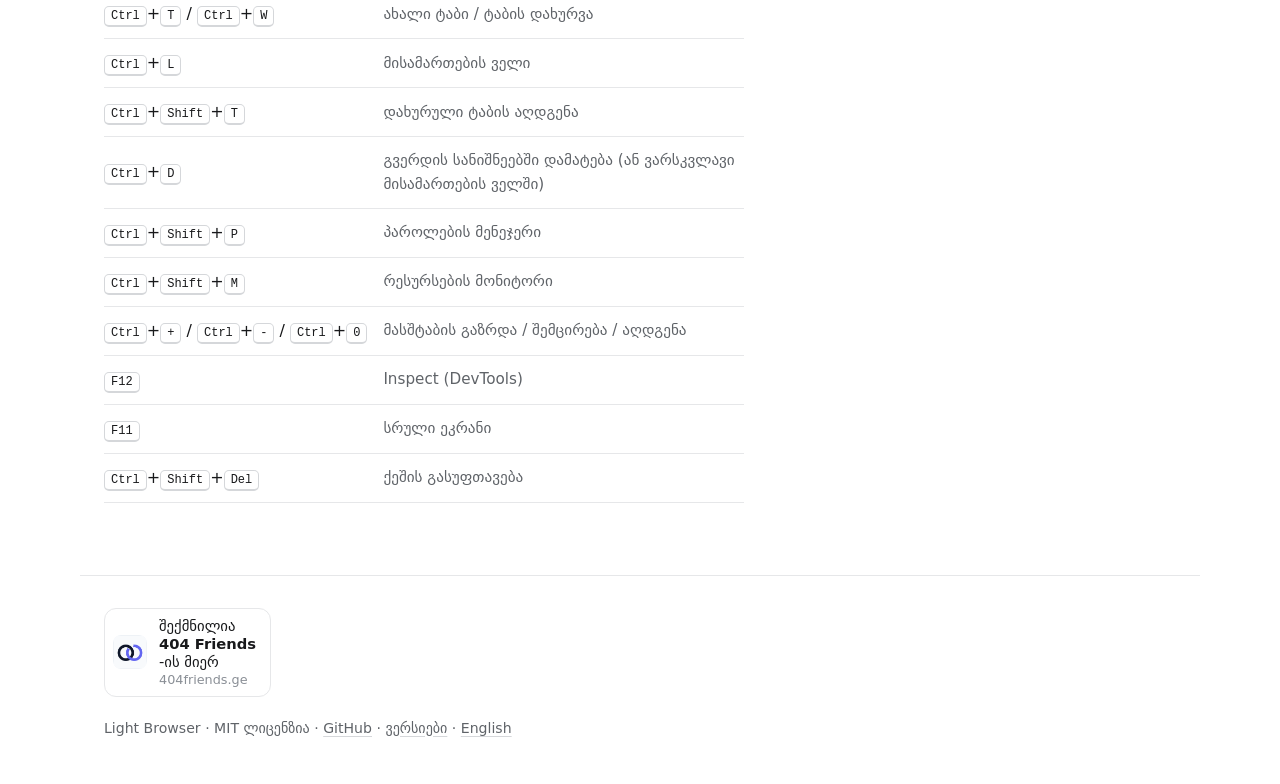
==== commit 482baffb: "feat: minimal redesign, engine and responsive cards" ====
--- a/ka/index.html
+++ b/ka/index.html
@@ -34,7 +34,7 @@
   <link rel="icon" href="/favicon.ico" sizes="any">
   <link rel="icon" href="/logo.svg" type="image/svg+xml">
   <link rel="apple-touch-icon" href="/logo.png">
-  <link rel="stylesheet" href="/style.css?v=6">
+  <link rel="stylesheet" href="/style.css?v=7">
   <script type="application/ld+json">
   {
     "@context": "https://schema.org",
@@ -127,6 +127,7 @@
         <article><h3>ჭკვიანი მისამართების ველი</h3><p>დახარისხებული შეთავაზებები თქვენი სანიშნეებიდან და ისტორიიდან, პლუს პოპულარული საიტები და გვერდები, რომლებსაც Light Browser-ის სხვა მომხმარებლები სტუმრობენ — დაჯგუფებული ტიპის მიხედვით: ვიდეო, მუსიკა, დეველოპმენტი, სიახლეები და სხვა. აირჩიეთ დაწკაპუნებით ან ისრებით.</p></article>
         <article><h3>ტაბების დაძინება და ღრმა ძილი</h3><p>ფონური ტაბები 30 წამში ჩერდება და 10 წუთი უმოქმედობის შემდეგ მეხსიერებიდან იტვირთება. ჩაკეცეთ ფანჯარა რამდენიმე წუთით და მთელი ძრავი ითიშება — რჩება მხოლოდ რამდენიმე MB. აუდიოს ან ვიდეოს დაკვრისას არაფერი ჩერდება: ჩაკეცეთ ფანჯარა YouTube-ით ან მუსიკით და დაკვრა გაგრძელდება.</p></article>
         <article><h3>თეთრი ციმციმის გარეშე</h3><p>გვერდის ჩატვირთვისა თუ გადამისამართებისას ცარიელი ხედი ბრაუზერის საკუთარ მუქ ნაცრისფერს ინარჩუნებს და თეთრად არ აციმციმდება — როგორც ღია, ისე მუქ თემაში. ⋮ მენიუ და მარჯვენა ღილაკის ყველა მენიუც მუქია.</p></article>
+        <article><h3>ძრავის ჩამრთველები</h3><p>პარამეტრებში არის Engine განყოფილება, რომელიც ბრაუზერის ქვეშ მომუშავე Chromium ძრავს არეგულირებს: GPU რასტერიზაცია, zero-copy, პარალელური ჩამოტვირთვები, მყისიერი სქროლი, გამორთული HTTP/3, გამორთული აპარატული ვიდეოდეკოდირება, ავტოდაკვრის ბლოკირება, ასევე კონფიდენციალურობის ჩამრთველები, რომლებიც ბმულების ping-ებს აჩერებს, Privacy Sandbox-ის სარეკლამო API-ებს თიშავს და WebRTC-საც თქვენი პროქსის გავლით ატარებს. გამოცდილ მომხმარებლებს საკუთარი Chromium ფლაგების დამატებაც შეუძლიათ. ცვლილებები ძალაში შედის Restart-ზე ერთი დაწკაპუნების შემდეგ.</p></article>
         <article><h3>ყველაფრის იმპორტი</h3><p>სანიშნეები, ისტორია, შენახული პაროლები და ავტოშევსება Chrome, Edge, Brave, Opera, Vivaldi და Firefox-იდან. Firefox-ის პაროლები მისივე გასაღებების საცავით იშიფრება. Opera GX, Yandex და ამ ბრაუზერების Beta/Developer ვერსიებიც იკითხება.</p></article>
         <article><h3>დაშიფრული სინქრონიზაცია</h3><p>სანიშნეები და პაროლები მოწყობილობებს შორის სინქრონდება. იშიფრება თქვენს კომპიუტერზე თქვენივე საიდუმლო ფრაზით. სერვერი მხოლოდ დაშიფრულ მონაცემებს ხედავს.</p></article>
         <article><h3>პაროლების მენეჯერი</h3><p>შენახული პაროლები ერთ ადგილას: ძებნა, დახარისხება, ჯგუფური მონიშვნა და წაშლა, ადგილზევე რედაქტირება, დუბლიკატების აღნიშვნა, კოპირება და ძლიერი პაროლების გენერაცია. იმპორტი ყველა პაროლს ინახავს, ერთი საიტის ორ ჩანაწერსაც კი. ავტოშევსება თავად შეგიყვანთ, ხოლო სახელებს, მისამართებსა და ელფოსტას საკუთარი ავტოშევსების გვერდი აქვს. თუ ერთი საიტისთვის რამდენიმე ანგარიში გაქვთ შენახული, ივსება ის, რომლითაც ბოლოს შეხვედით, დანარჩენი კი სიაში გეთავაზებათ — არჩევანი თქვენია. სია მუშაობს მკაცრ ავტორიზაციის გვერდებზეც, Google-ის ჩათვლით, და იქ, სადაც ჯერ მისამართს ითხოვენ, ელფოსტის ველზე გამოდის.</p></article>
@@ -136,6 +137,7 @@
         <article><h3>მუქი რეჟიმი ყველა საიტზე</h3><p>ერთი ჩამრთველი მენიუში <strong>Theme</strong>-ის ქვეშ ან პარამეტრებში, და საიტები, რომლებსაც მუქი თემა არ აქვთ, დახატვისასვე მუქდება — სურათებსა და ვიდეოს კი ნამდვილი ფერები რჩება. ყველა გახსნილი ტაბი მაშინვე იცვლება, განახლებისა და გადატვირთვის გარეშე.</p></article>
         <article><h3>ღია და მუქი თემა</h3><p>მიჰყვება Windows-ის თემას, ან დააფიქსირეთ ღია ან მუქი. მთელი ფანჯარა იცვლება, სათაურის ზოლის ჩათვლით.</p></article>
         <article><h3>დეველოპერებისთვის</h3><p>სრული Chromium DevTools <kbd>F12</kbd>-ით ან მარჯვენა დაწკაპუნებით → Inspect. Google-ის ძებნა პირდაპირ მისამართების ველიდან. Cloudflare DNS over HTTPS ნაგულისხმევად.</p></article>
+        <article><h3>რესპონსიული ხედი</h3><p>ტელეფონის ღილაკი <code>{ }</code>-ის გვერდით ნებისმიერ გვერდს ტელეფონის, პლანშეტის ან ლეპტოპის ზომაზე აჩვენებს: iPhone, Pixel, Galaxy, iPad და სხვა, შეხებით მართვითა და შემობრუნების შესაძლებლობით, ფანჯრის ზომაზე მორგებულად. მოსახერხებელია განლაგების შესამოწმებლად DevTools-ის გახსნის გარეშე.</p></article>
         <article><h3>Privacy Engine: შვიდი დონე</h3><p>Normal, Private, Shadow, Mask, Ghost, Disposable, Ghost Internet. აირჩიეთ დონე ახალი ტაბებისთვის ან გახსენით ნებისმიერი ტაბი კონკრეტულ დონეზე. ინკოგნიტო ისტორიას მალავს; Ghost ბრაუზერის იდენტობას მალავს.</p></article>
         <article><h3>Shadow და Ghost</h3><p>Shadow თითოეულ საიტს საკუთარ იზოლირებულ გარემოს აძლევს, ასე რომ საიტები ერთმანეთს ვერ ხედავენ. Ghost ყოველ ტაბს ახალ დროებით იდენტობას ამატებს (<code>GHOST #A71F</code>), რომელიც ტაბის დახურვისას ქრება.</p></article>
         <article><h3>Mask: ერთი სტანდარტული მოწყობილობა</h3><p>Canvas, WebGL, აუდიო, შრიფტები, ეკრანი, CPU, მეხსიერება, დროის სარტყელი, WebRTC და client hints სტანდარტიზებულია და არა შემთხვევითი, რათა ნიღბიანი მომხმარებლები ერთმანეთს ჰგავდნენ.</p></article>
--- a/style.css
+++ b/style.css
@@ -1,149 +1,123 @@
+/* Light Browser site. Calm, quiet, hairline-based layout that echoes the
+   browser's own chrome: dark grey #1c1e21 / #292a2d, one blue accent. */
 :root {
   color-scheme: light dark;
   --bg: #ffffff;
-  --fg: #1f2328;
-  --muted: #59636e;
-  --card: #f6f8fa;
-  --bd: #d0d7de;
+  --bg2: #f7f7f8;          /* quiet surface */
+  --fg: #18191b;
+  --muted: #5f6368;
+  --faint: #8a8f96;
+  --card: #f7f7f8;
+  --bd: #e6e7e9;
+  --bd2: #d5d7da;          /* stronger hairline (inputs, buttons) */
   --accent: #2563eb;
-  --accent2: #06b6d4;
-  --code: #eef1f4;
-  --max: 1080px;
+  --accent-soft: rgba(37, 99, 235, .08);
+  --on-accent: #ffffff;
+  --code: #f1f2f4;
+  --ok: #15803d;
+  --shadow: 0 1px 2px rgba(16, 18, 20, .04), 0 12px 40px rgba(16, 18, 20, .08);
+  --max: 1120px;
+  --gut: 24px;
 }
 @media (prefers-color-scheme: dark) {
   :root:not([data-theme="light"]) {
-    --bg: #0d1117;
-    --fg: #e6edf3;
-    --muted: #9198a1;
-    --card: #161b22;
-    --bd: #30363d;
-    --accent: #5b9bff;
-    --accent2: #22d3ee;
-    --code: #1b2129;
+    --bg: #1c1e21;
+    --bg2: #222428;
+    --fg: #e8eaed;
+    --muted: #a0a4ab;
+    --faint: #7c8189;
+    --card: #232529;
+    --bd: #303236;
+    --bd2: #3c3f44;
+    --accent: #6b9bff;
+    --accent-soft: rgba(107, 155, 255, .10);
+    --on-accent: #ffffff;
+    --code: #292a2d;
+    --ok: #4ade80;
+    --shadow: 0 1px 2px rgba(0, 0, 0, .3), 0 16px 48px rgba(0, 0, 0, .35);
   }
 }
 :root[data-theme="dark"] {
-  --bg: #0d1117;
-  --fg: #e6edf3;
-  --muted: #9198a1;
-  --card: #161b22;
-  --bd: #30363d;
-  --accent: #5b9bff;
-  --accent2: #22d3ee;
-  --code: #1b2129;
-}
-
+  --bg: #1c1e21;
+  --bg2: #222428;
+  --fg: #e8eaed;
+  --muted: #a0a4ab;
+  --faint: #7c8189;
+  --card: #232529;
+  --bd: #303236;
+  --bd2: #3c3f44;
+  --accent: #6b9bff;
+  --accent-soft: rgba(107, 155, 255, .10);
+  --on-accent: #ffffff;
+  --code: #292a2d;
+  --ok: #4ade80;
+  --shadow: 0 1px 2px rgba(0, 0, 0, .3), 0 16px 48px rgba(0, 0, 0, .35);
+}
+
+/* ---------- base ---------- */
 * { box-sizing: border-box; }
-html { scroll-behavior: smooth; }
+html { scroll-behavior: smooth; -webkit-text-size-adjust: 100%; }
 body {
   margin: 0;
   background: var(--bg);
   color: var(--fg);
-  font: 16px/1.55 system-ui, "Segoe UI", Roboto, Helvetica, Arial, sans-serif;
+  font: 16px/1.6 system-ui, -apple-system, "Segoe UI", Roboto, Helvetica, Arial, sans-serif;
   -webkit-font-smoothing: antialiased;
-}
+  overflow-x: hidden;
+}
+img { max-width: 100%; }
 a { color: var(--accent); text-decoration: none; }
-a:hover { text-decoration: underline; }
-h1, h2, h3 { line-height: 1.15; margin: 0 0 .5em; letter-spacing: -.01em; }
-h2 { font-size: 1.6rem; margin-bottom: 1rem; }
+a:hover { text-decoration: underline; text-underline-offset: 3px; }
+:focus-visible { outline: 2px solid var(--accent); outline-offset: 2px; border-radius: 4px; }
+h1, h2, h3 { line-height: 1.2; margin: 0 0 .5em; letter-spacing: -.015em; font-weight: 600; }
+h2 { font-size: clamp(1.45rem, 2.6vw, 1.85rem); margin-bottom: 1.4rem; }
+h3 { font-size: 1.02rem; }
+strong, b { font-weight: 600; }
 kbd {
-  font: 12px/1 ui-monospace, Consolas, monospace;
-  background: var(--code); border: 1px solid var(--bd); border-bottom-width: 2px;
+  display: inline-block;
+  font: 500 12px/1 ui-monospace, "Cascadia Mono", Consolas, monospace;
+  background: var(--bg); border: 1px solid var(--bd2); border-bottom-width: 2px;
   border-radius: 5px; padding: 3px 6px; color: var(--fg);
 }
-code { font-family: ui-monospace, Consolas, monospace; background: var(--code); padding: 2px 5px; border-radius: 4px; font-size: .92em; }
-pre { background: var(--code); border: 1px solid var(--bd); border-radius: 10px; padding: 14px 16px; overflow-x: auto; }
-pre code { background: none; padding: 0; }
-
+code { font-family: ui-monospace, "Cascadia Mono", Consolas, monospace; background: var(--code); padding: 1px 5px; border-radius: 4px; font-size: .9em; }
+pre {
+  background: var(--code); border: 1px solid var(--bd); border-radius: 10px;
+  padding: 16px 18px; overflow-x: auto; font-size: .88rem; line-height: 1.6;
+}
+pre code { background: none; padding: 0; font-size: inherit; }
+.muted { color: var(--muted); }
+
+/* ---------- header ---------- */
 .top {
-  max-width: var(--max); margin: 0 auto; padding: 18px 20px;
+  position: sticky; top: 0; z-index: 10;
+  max-width: none; margin: 0;
+  padding: 12px max(var(--gut), calc((100% - var(--max)) / 2 + var(--gut)));
   display: flex; align-items: center; justify-content: space-between; gap: 16px;
-}
-.brand { display: inline-flex; align-items: center; gap: 10px; font-weight: 700; color: var(--fg); font-size: 1.05rem; }
+  background: color-mix(in srgb, var(--bg) 86%, transparent);
+  -webkit-backdrop-filter: saturate(1.4) blur(12px); backdrop-filter: saturate(1.4) blur(12px);
+  border-bottom: 1px solid var(--bd);
+}
+.brand { display: inline-flex; align-items: center; gap: 10px; font-weight: 600; color: var(--fg); font-size: 1rem; letter-spacing: -.01em; white-space: nowrap; }
+.brand img { display: block; }
 .brand:hover { text-decoration: none; }
-.top nav { display: flex; gap: 22px; }
-.top nav a { color: var(--muted); font-weight: 500; }
-.top nav a:hover { color: var(--fg); text-decoration: none; }
-
-main { max-width: var(--max); margin: 0 auto; padding: 0 20px 60px; }
-
-.hero { text-align: center; padding: 56px 0 24px; }
-.hero-logo { width: 88px; height: 88px; border-radius: 22px; box-shadow: 0 12px 34px rgba(37,99,235,.28); }
-.hero h1 { font-size: clamp(2.2rem, 5.5vw, 3.6rem); margin: 22px 0 14px; font-weight: 800; }
-.hero h1 span {
-  background: linear-gradient(90deg, var(--accent), var(--accent2));
-  -webkit-background-clip: text; background-clip: text; color: transparent;
-}
-.lead { max-width: 680px; margin: 0 auto 28px; color: var(--muted); font-size: 1.12rem; }
-
-.cta { display: flex; justify-content: center; gap: 12px; flex-wrap: wrap; }
-/* platform download cards */
-.platforms { display: grid; grid-template-columns: repeat(2, minmax(240px, 300px)); gap: 16px; justify-content: center; margin: 6px 0 4px; }
-.plat { background: var(--card); border: 1px solid var(--bd); border-radius: 16px; padding: 18px 18px 14px; display: flex; flex-direction: column; align-items: stretch; gap: 10px; }
-.plat-h { display: flex; align-items: center; justify-content: center; gap: 8px; font-weight: 700; color: var(--fg); margin-bottom: 2px; }
-.plat-h svg { color: var(--accent); }
-.plat .btn { justify-content: center; }
-.plat .btn.small { padding: 9px 14px; font-size: .92rem; font-weight: 600; }
-.plat-meta { margin: 2px 0 0; color: var(--muted); font-size: .84rem; text-align: center; }
-@media (max-width: 640px) { .platforms { grid-template-columns: 1fr; } }
-.btn {
-  display: inline-flex; align-items: center; gap: 10px;
-  padding: 14px 24px; border-radius: 12px; font-weight: 700; font-size: 1.02rem;
-  border: 1px solid transparent; transition: transform .12s ease, box-shadow .12s ease, background .12s ease;
-}
-.btn:hover { text-decoration: none; transform: translateY(-1px); }
-.btn.primary { background: linear-gradient(135deg, var(--accent), var(--accent2)); color: #fff; box-shadow: 0 8px 24px rgba(37,99,235,.32); }
-.btn.primary:hover { box-shadow: 0 12px 30px rgba(37,99,235,.42); }
-.btn.ghost { background: var(--card); border-color: var(--bd); color: var(--fg); }
-.btn.ghost:hover { background: var(--code); }
-
-.meta { margin: 16px 0 0; color: var(--muted); font-size: .95rem; display: flex; justify-content: center; align-items: center; gap: 12px; flex-wrap: wrap; }
-.badge {
-  display: inline-block; padding: 3px 10px; border-radius: 999px; font-weight: 700; font-size: .82rem;
-  background: rgba(37,99,235,.12); color: var(--accent); border: 1px solid rgba(37,99,235,.25);
-}
-.badge.live { background: rgba(22,163,74,.12); color: #16a34a; border-color: rgba(22,163,74,.3); }
-
-.shot { margin: 44px auto 0; max-width: 1000px; }
-.shot img {
-  width: 100%; height: auto; display: block; border-radius: 14px;
-  border: 1px solid var(--bd); box-shadow: 0 24px 60px rgba(0,0,0,.18);
-}
-
-.features { padding: 56px 0 8px; }
-.grid { display: grid; grid-template-columns: repeat(auto-fit, minmax(280px, 1fr)); gap: 16px; }
-.grid article { background: var(--card); border: 1px solid var(--bd); border-radius: 14px; padding: 20px 22px; }
-.grid h3 { font-size: 1.08rem; margin-bottom: 6px; }
-.grid p { margin: 0; color: var(--muted); font-size: .97rem; }
-
-.security { padding: 48px 0 8px; }
-.security ul { padding-left: 20px; color: var(--muted); }
-.security li { margin-bottom: 10px; }
-.security li b { color: var(--fg); }
-
-.shortcuts { padding: 40px 0 0; }
-.shortcuts table { border-collapse: collapse; width: 100%; max-width: 560px; }
-.shortcuts td { padding: 9px 10px; border-bottom: 1px solid var(--bd); }
-.shortcuts td:first-child { white-space: nowrap; width: 240px; }
-.shortcuts td:last-child { color: var(--muted); }
-
-footer { max-width: var(--max); margin: 0 auto; padding: 24px 20px 40px; color: var(--muted); font-size: .92rem; border-top: 1px solid var(--bd); }
-footer p { margin: 4px 0; }
-
-@media (max-width: 640px) {
-  .top nav { gap: 14px; font-size: .95rem; }
-  .hero { padding-top: 36px; }
-  .btn { width: 100%; justify-content: center; }
-}
-
-/* theme toggle */
+.top nav { display: flex; align-items: center; gap: 4px; }
+.top nav a { color: var(--muted); font-size: .93rem; padding: 6px 10px; border-radius: 7px; }
+.top nav a:hover { color: var(--fg); background: var(--bg2); text-decoration: none; }
+.top nav a[aria-current="page"] { color: var(--fg); }
+.top nav .lang {
+  font-weight: 600; font-size: .8rem; letter-spacing: .02em;
+  padding: 5px 9px; margin-left: 6px; border: 1px solid var(--bd2); color: var(--fg);
+}
+.top nav .lang:hover { border-color: var(--accent); color: var(--accent); background: transparent; }
+
 .theme-btn {
   display: inline-flex; align-items: center; justify-content: center;
-  width: 34px; height: 34px; padding: 0; cursor: pointer;
-  background: var(--card); color: var(--fg);
-  border: 1px solid var(--bd); border-radius: 9px;
-}
-.theme-btn:hover { background: var(--code); }
+  width: 32px; height: 32px; padding: 0; margin-left: 4px; cursor: pointer;
+  background: transparent; color: var(--muted);
+  border: 1px solid var(--bd2); border-radius: 7px;
+}
+.theme-btn:hover { color: var(--fg); background: var(--bg2); }
+.theme-btn svg { width: 16px; height: 16px; }
 .theme-btn .ico-moon { display: none; }
 :root[data-theme="dark"] .theme-btn .ico-sun,
 :root:not([data-theme="light"]) .theme-btn .ico-sun { display: none; }
@@ -156,58 +130,188 @@
 :root[data-theme="light"] .theme-btn .ico-sun { display: inline; }
 :root[data-theme="light"] .theme-btn .ico-moon { display: none; }
 
-/* made by 404 Friends */
+/* ---------- layout ---------- */
+main { max-width: var(--max); margin: 0 auto; padding: 0 var(--gut) 72px; }
+main > section + section { border-top: 1px solid var(--bd); }
+
+/* ---------- hero ---------- */
+.hero { text-align: center; padding: 80px 0 0; }
+.hero-logo { width: 64px; height: 64px; border-radius: 16px; display: block; margin: 0 auto; }
+.hero h1 {
+  font-size: clamp(2.1rem, 5.2vw, 3.5rem); font-weight: 650; letter-spacing: -.03em; line-height: 1.08;
+  margin: 28px auto 20px; max-width: 22ch; text-wrap: balance;
+}
+.hero h1 span { color: var(--muted); font-weight: 500; }
+.lead { max-width: 640px; margin: 0 auto 40px; color: var(--muted); font-size: 1.06rem; line-height: 1.7; }
+
+/* buttons */
+.cta { display: flex; justify-content: center; gap: 10px; flex-wrap: wrap; }
+.btn {
+  display: inline-flex; align-items: center; justify-content: center; gap: 9px;
+  padding: 11px 20px; border-radius: 9px; font-weight: 600; font-size: .96rem; line-height: 1.3;
+  border: 1px solid transparent; cursor: pointer;
+  transition: background-color .15s ease, border-color .15s ease, color .15s ease;
+}
+.btn:hover { text-decoration: none; }
+.btn.primary { background: #2563eb; color: #fff; border-color: #2563eb; }
+.btn.primary:hover { background: #1d4ed8; border-color: #1d4ed8; }
+.btn.ghost { background: transparent; border-color: var(--bd2); color: var(--fg); }
+.btn.ghost:hover { border-color: var(--faint); background: var(--bg2); }
+.btn.small { padding: 9px 14px; font-size: .9rem; font-weight: 500; }
+
+/* platform download cards */
+.platforms {
+  display: grid; grid-template-columns: repeat(2, minmax(0, 300px)); gap: 16px;
+  justify-content: center; margin: 0 auto 4px;
+}
+.plat {
+  background: var(--bg); border: 1px solid var(--bd); border-radius: 14px;
+  padding: 20px; display: flex; flex-direction: column; align-items: stretch; gap: 10px;
+  text-align: left; min-width: 0;
+}
+.plat-h { display: flex; align-items: center; gap: 9px; font-weight: 600; color: var(--fg); font-size: .95rem; margin-bottom: 4px; }
+.plat-h svg { color: var(--muted); flex: none; }
+.plat .btn { width: 100%; }
+.plat-meta { margin: 2px 0 0; color: var(--faint); font-size: .82rem; text-align: center; }
+
+.meta { margin: 22px 0 0; color: var(--muted); font-size: .92rem; display: flex; justify-content: center; align-items: center; gap: 12px; flex-wrap: wrap; }
+.meta a { font-weight: 500; }
+.badge {
+  display: inline-flex; align-items: center; gap: 6px; padding: 2px 10px; border-radius: 999px;
+  font-weight: 500; font-size: .8rem; line-height: 1.6;
+  background: var(--bg2); color: var(--muted); border: 1px solid var(--bd);
+  font-variant-numeric: tabular-nums;
+}
+.badge.live { color: var(--fg); }
+.badge.live::before { content: ""; width: 6px; height: 6px; border-radius: 50%; background: var(--ok); }
+
+.shot { margin: 64px auto 0; max-width: 1040px; padding: 0 0 80px; }
+.shot img {
+  width: 100%; height: auto; display: block; border-radius: 12px;
+  border: 1px solid var(--bd2); box-shadow: var(--shadow);
+}
+
+/* ---------- features ---------- */
+.features { padding: 80px 0 64px; }
+.grid {
+  display: grid; grid-template-columns: repeat(3, minmax(0, 1fr));
+  column-gap: 40px; row-gap: 0;
+}
+.grid article { border-top: 1px solid var(--bd); padding: 22px 0 28px; min-width: 0; }
+.grid h3 { margin-bottom: 8px; color: var(--fg); }
+.grid p { margin: 0; color: var(--muted); font-size: .94rem; line-height: 1.65; overflow-wrap: break-word; }
+.grid strong { color: var(--fg); }
+
+/* ---------- security ---------- */
+.security { padding: 72px 0 64px; }
+.security ul { list-style: none; padding: 0; margin: 0 0 28px; color: var(--muted); max-width: 820px; }
+.security li { padding: 16px 0; border-bottom: 1px solid var(--bd); line-height: 1.65; overflow-wrap: break-word; }
+.security li:first-child { padding-top: 0; }
+.security li b { color: var(--fg); display: block; margin-bottom: 2px; }
+.security pre { max-width: 820px; }
+
+/* ---------- shortcuts ---------- */
+.shortcuts { padding: 72px 0 0; }
+.shortcuts table { border-collapse: collapse; width: 100%; max-width: 640px; }
+.shortcuts td { padding: 11px 0; border-bottom: 1px solid var(--bd); vertical-align: middle; }
+.shortcuts tr:first-child td { border-top: 1px solid var(--bd); }
+.shortcuts td:first-child { white-space: nowrap; width: 260px; padding-right: 16px; }
+.shortcuts td:last-child { color: var(--muted); font-size: .95rem; }
+
+/* ---------- footer ---------- */
+footer {
+  max-width: var(--max); margin: 0 auto; padding: 32px var(--gut) 48px;
+  color: var(--muted); font-size: .88rem; border-top: 1px solid var(--bd);
+}
+footer p { margin: 4px 0; }
+footer a:not(.madeby) { color: var(--muted); text-decoration: underline; text-decoration-color: var(--bd2); text-underline-offset: 3px; }
+footer a:not(.madeby):hover { color: var(--fg); }
 .madeby {
   display: inline-flex; align-items: center; gap: 12px;
-  padding: 10px 14px; margin-bottom: 14px;
-  border: 1px solid var(--bd); border-radius: 12px; background: var(--card);
+  padding: 8px 14px 8px 8px; margin-bottom: 16px;
+  border: 1px solid var(--bd); border-radius: 12px; background: transparent;
   color: var(--fg);
 }
-.madeby:hover { text-decoration: none; border-color: var(--accent); }
-.madeby img { border-radius: 9px; display: block; }
-.madeby span { display: flex; flex-direction: column; line-height: 1.25; font-size: .95rem; }
-.madeby small { color: var(--muted); font-size: .82rem; }
-
-/* language switch */
-.top nav .lang { font-weight: 700; font-size: .85rem; letter-spacing: .02em; padding: 4px 8px; border: 1px solid var(--bd); border-radius: 8px; background: var(--card); }
-.top nav .lang:hover { border-color: var(--accent); color: var(--accent); }
-.top nav a[aria-current="page"] { color: var(--fg); }
-.meta a { font-weight: 600; }
-.muted { color: var(--muted); }
-
-/* sub-pages (releases) */
-.page-head { padding: 40px 0 8px; }
-.page-head h1 { font-size: clamp(1.9rem, 4.5vw, 2.8rem); font-weight: 800; }
-.page-head .lead { margin-left: 0; max-width: 720px; }
+.madeby:hover { text-decoration: none; border-color: var(--bd2); background: var(--bg2); }
+.madeby img { border-radius: 8px; display: block; }
+.madeby span { display: flex; flex-direction: column; line-height: 1.25; font-size: .92rem; }
+.madeby small { color: var(--faint); font-size: .8rem; }
+
+/* ---------- sub-pages (releases) ---------- */
+.page-head { padding: 64px 0 40px; }
+.page-head h1 { font-size: clamp(1.9rem, 4.2vw, 2.7rem); font-weight: 650; letter-spacing: -.025em; }
+.page-head .lead { margin: 0 0 28px; max-width: 680px; }
 .page-head .cta { justify-content: flex-start; }
 .page-head .meta { justify-content: flex-start; }
-.howto { padding: 24px 0 8px; }
-.howto ul { padding-left: 20px; color: var(--muted); }
-.howto li { margin-bottom: 8px; }
+.howto { padding: 48px 0 40px; }
+.howto ul { list-style: none; padding: 0; margin: 0; color: var(--muted); max-width: 820px; }
+.howto li { padding: 12px 0; border-bottom: 1px solid var(--bd); overflow-wrap: break-word; }
+.howto li:first-child { padding-top: 0; }
 .howto li b { color: var(--fg); }
 
-.releases { padding: 24px 0 0; }
-.release { background: var(--card); border: 1px solid var(--bd); border-radius: 14px; padding: 20px 22px; margin-bottom: 18px; overflow: hidden; min-width: 0; }
-.release header h2 { font-size: 1.4rem; margin: 0 0 4px; display: flex; align-items: center; gap: 10px; flex-wrap: wrap; }
+.releases { padding: 48px 0 0; }
+.release {
+  background: var(--bg); border: 1px solid var(--bd); border-radius: 14px;
+  padding: 24px 26px; margin-bottom: 20px; overflow: hidden; min-width: 0;
+}
+.release header h2 { font-size: 1.35rem; margin: 0 0 4px; display: flex; align-items: center; gap: 10px; flex-wrap: wrap; }
 .release header h2 a { color: var(--fg); }
-.release header p { margin: 0 0 14px; font-size: .92rem; overflow-wrap: anywhere; }
-.assets { display: grid; grid-template-columns: repeat(2, minmax(0, 1fr)); gap: 10px; margin-bottom: 10px; }
-.asset { position: relative; min-width: 0; border: 1px solid var(--bd); border-radius: 10px; background: var(--bg); }
+.release header p { margin: 0 0 16px; font-size: .9rem; overflow-wrap: anywhere; }
+.assets { display: grid; grid-template-columns: repeat(2, minmax(0, 1fr)); gap: 10px; margin-bottom: 12px; }
+.asset { position: relative; min-width: 0; border: 1px solid var(--bd); border-radius: 10px; background: var(--bg2); transition: border-color .15s ease; }
 .asset:hover { border-color: var(--accent); }
 .asset-main { display: grid; grid-template-columns: auto 1fr; grid-template-rows: auto auto auto; column-gap: 12px; row-gap: 2px; align-items: center; min-width: 0; padding: 12px 14px; color: var(--fg); }
 .asset-main:hover { text-decoration: none; }
-.asset-os { grid-row: 1 / span 3; display: flex; flex-direction: column; align-items: center; gap: 2px; color: var(--muted); font-size: .72rem; font-weight: 600; text-transform: uppercase; letter-spacing: .04em; min-width: 44px; }
-.asset-os svg { color: var(--accent); }
-.asset-name { font-weight: 700; min-width: 0; overflow-wrap: anywhere; }
-.asset-file { color: var(--muted); font-family: ui-monospace, Consolas, monospace; font-size: .78rem; min-width: 0; overflow-wrap: anywhere; }
-.asset-meta { color: var(--muted); font-size: .85rem; }
-.sums { margin: 0 0 10px; font-size: .85rem; color: var(--muted); overflow-wrap: anywhere; }
-.sums a { font-family: ui-monospace, Consolas, monospace; font-size: .82rem; }
-.notes { color: var(--fg); font-size: .97rem; min-width: 0; overflow-wrap: anywhere; }
-.notes h3, .notes h4, .notes h5, .notes h6 { margin: 14px 0 6px; font-size: 1.05rem; }
+.asset-os { grid-row: 1 / span 3; display: flex; flex-direction: column; align-items: center; gap: 2px; color: var(--faint); font-size: .7rem; font-weight: 600; text-transform: uppercase; letter-spacing: .05em; min-width: 44px; }
+.asset-os svg { color: var(--muted); }
+.asset-name { font-weight: 600; min-width: 0; overflow-wrap: anywhere; }
+.asset-file { color: var(--muted); font-family: ui-monospace, "Cascadia Mono", Consolas, monospace; font-size: .78rem; min-width: 0; overflow-wrap: anywhere; }
+.asset-meta { color: var(--faint); font-size: .82rem; }
+.sums { margin: 0 0 10px; font-size: .84rem; color: var(--muted); overflow-wrap: anywhere; }
+.sums a { font-family: ui-monospace, "Cascadia Mono", Consolas, monospace; font-size: .8rem; }
+.notes { color: var(--fg); font-size: .95rem; min-width: 0; overflow-wrap: anywhere; border-top: 1px solid var(--bd); margin-top: 14px; padding-top: 6px; }
+.notes h3, .notes h4, .notes h5, .notes h6 { margin: 16px 0 6px; font-size: 1rem; }
 .notes p { margin: 8px 0; }
 .notes ul, .notes ol { padding-left: 22px; margin: 6px 0; }
 .notes li { margin: 3px 0; }
+.notes li::marker { color: var(--faint); }
 .notes code { overflow-wrap: anywhere; }
 .notes pre { margin: 10px 0; max-width: 100%; }
-@media (max-width: 640px) { .assets { grid-template-columns: 1fr; } .release { padding: 16px; } }
+
+/* ---------- responsive ---------- */
+@media (max-width: 960px) {
+  .grid { grid-template-columns: repeat(2, minmax(0, 1fr)); column-gap: 32px; }
+}
+@media (max-width: 640px) {
+  :root { --gut: 16px; }
+  /* phone header: row 1 brand + language + theme, row 2 section links */
+  .top { position: static; flex-wrap: wrap; justify-content: flex-start; padding-top: 12px; padding-bottom: 8px; row-gap: 6px; column-gap: 6px; }
+  .top::after { content: ""; order: 2; flex-basis: 100%; height: 0; }
+  .brand { font-size: .95rem; gap: 8px; margin-right: auto; }
+  .brand img { width: 24px; height: 24px; }
+  .top nav { display: contents; }
+  .top nav a { order: 3; padding: 6px 8px; font-size: .88rem; white-space: nowrap; }
+  .top nav a:not(.lang):nth-child(1) { margin-left: -8px; }
+  .top nav .lang, .theme-btn { order: 1; margin-left: 0; }
+  :lang(ka) .top nav a:not(.lang) { padding: 6px 6px; font-size: .84rem; }
+  :lang(ka) .top nav a:not(.lang):nth-child(1) { margin-left: -6px; }
+  .hero { padding-top: 48px; }
+  .hero-logo { width: 56px; height: 56px; }
+  .hero h1 { margin-top: 22px; }
+  .lead { font-size: 1rem; margin-bottom: 32px; }
+  .platforms { grid-template-columns: 1fr; }
+  .shot { margin-top: 44px; padding-bottom: 56px; }
+  .features { padding: 56px 0 40px; }
+  .grid { grid-template-columns: 1fr; }
+  .grid article { padding: 18px 0 22px; }
+  .security, .shortcuts { padding-top: 56px; }
+  .shortcuts td:first-child { width: auto; white-space: normal; }
+  .page-head { padding-top: 44px; }
+  .page-head .btn { width: 100%; }
+  .assets { grid-template-columns: 1fr; }
+  .release { padding: 18px 16px; }
+}
+@media (prefers-reduced-motion: reduce) {
+  html { scroll-behavior: auto; }
+  .btn, .asset { transition: none; }
+}
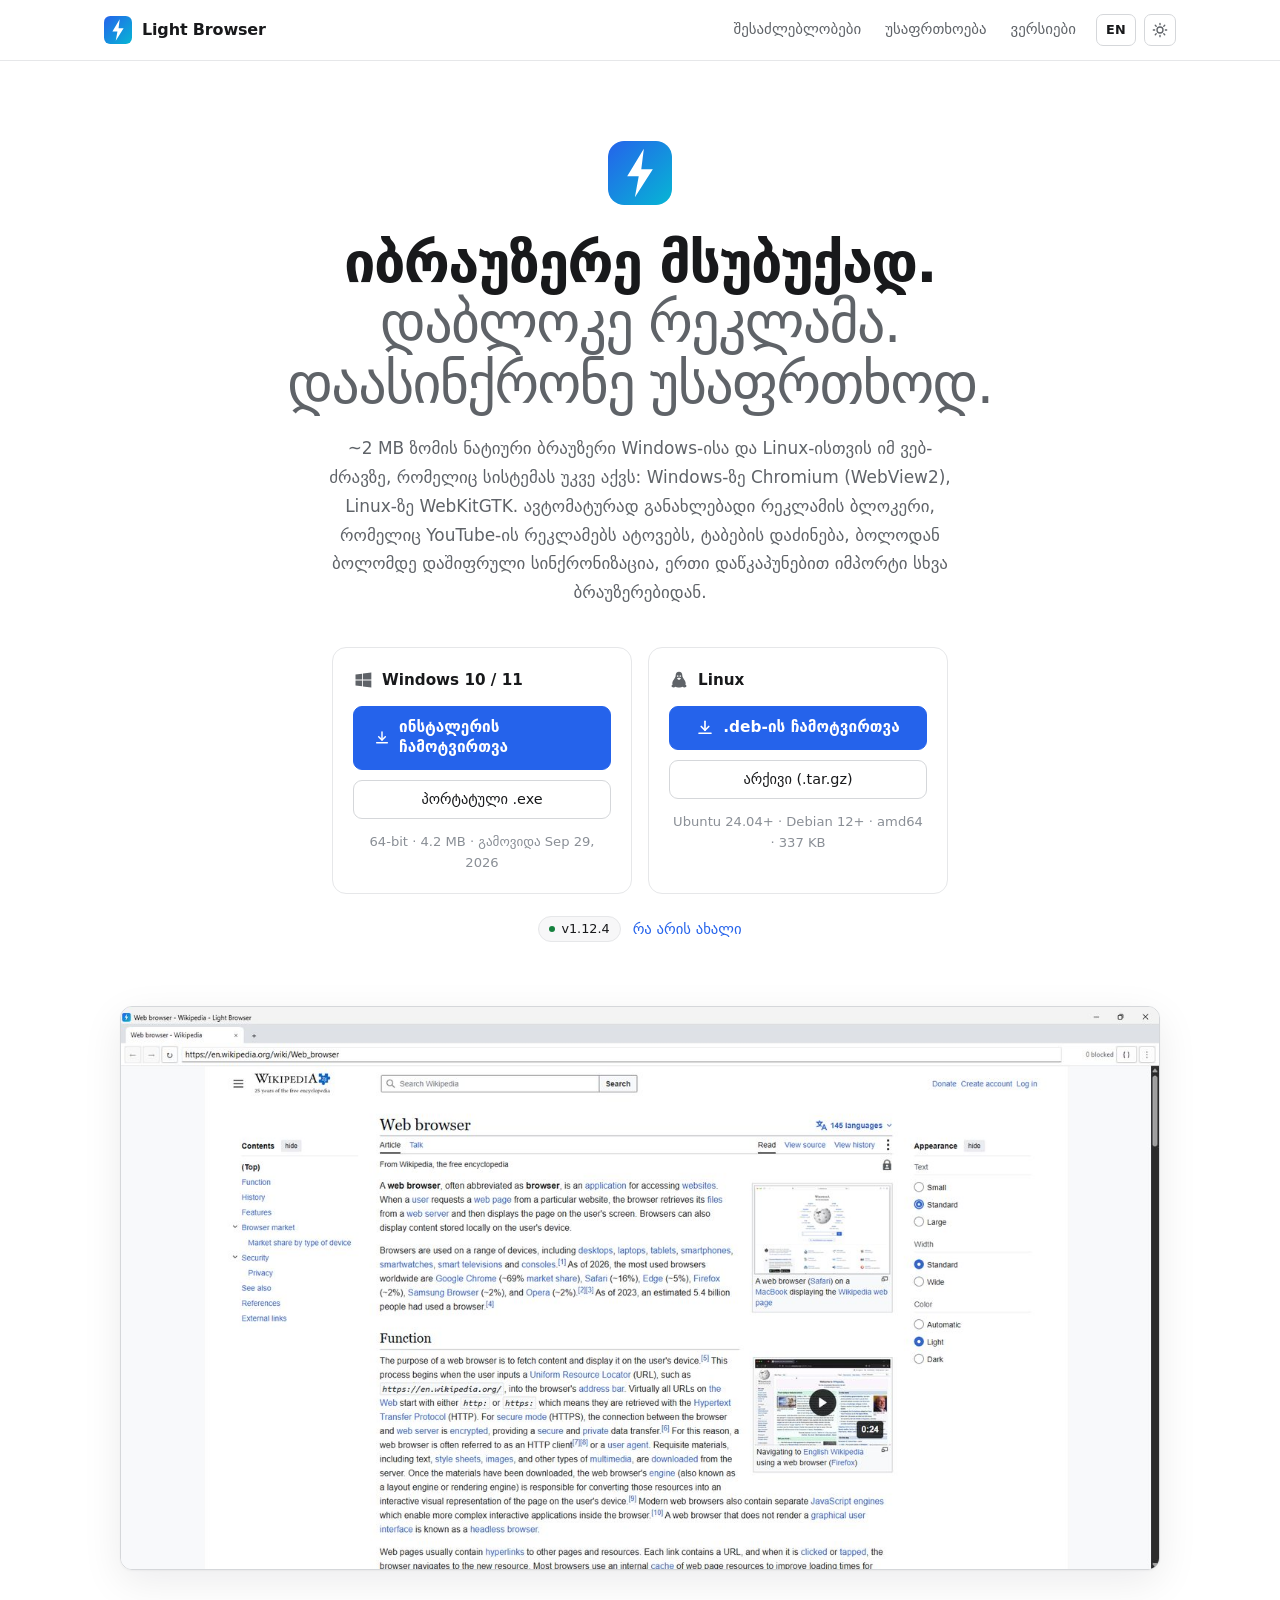
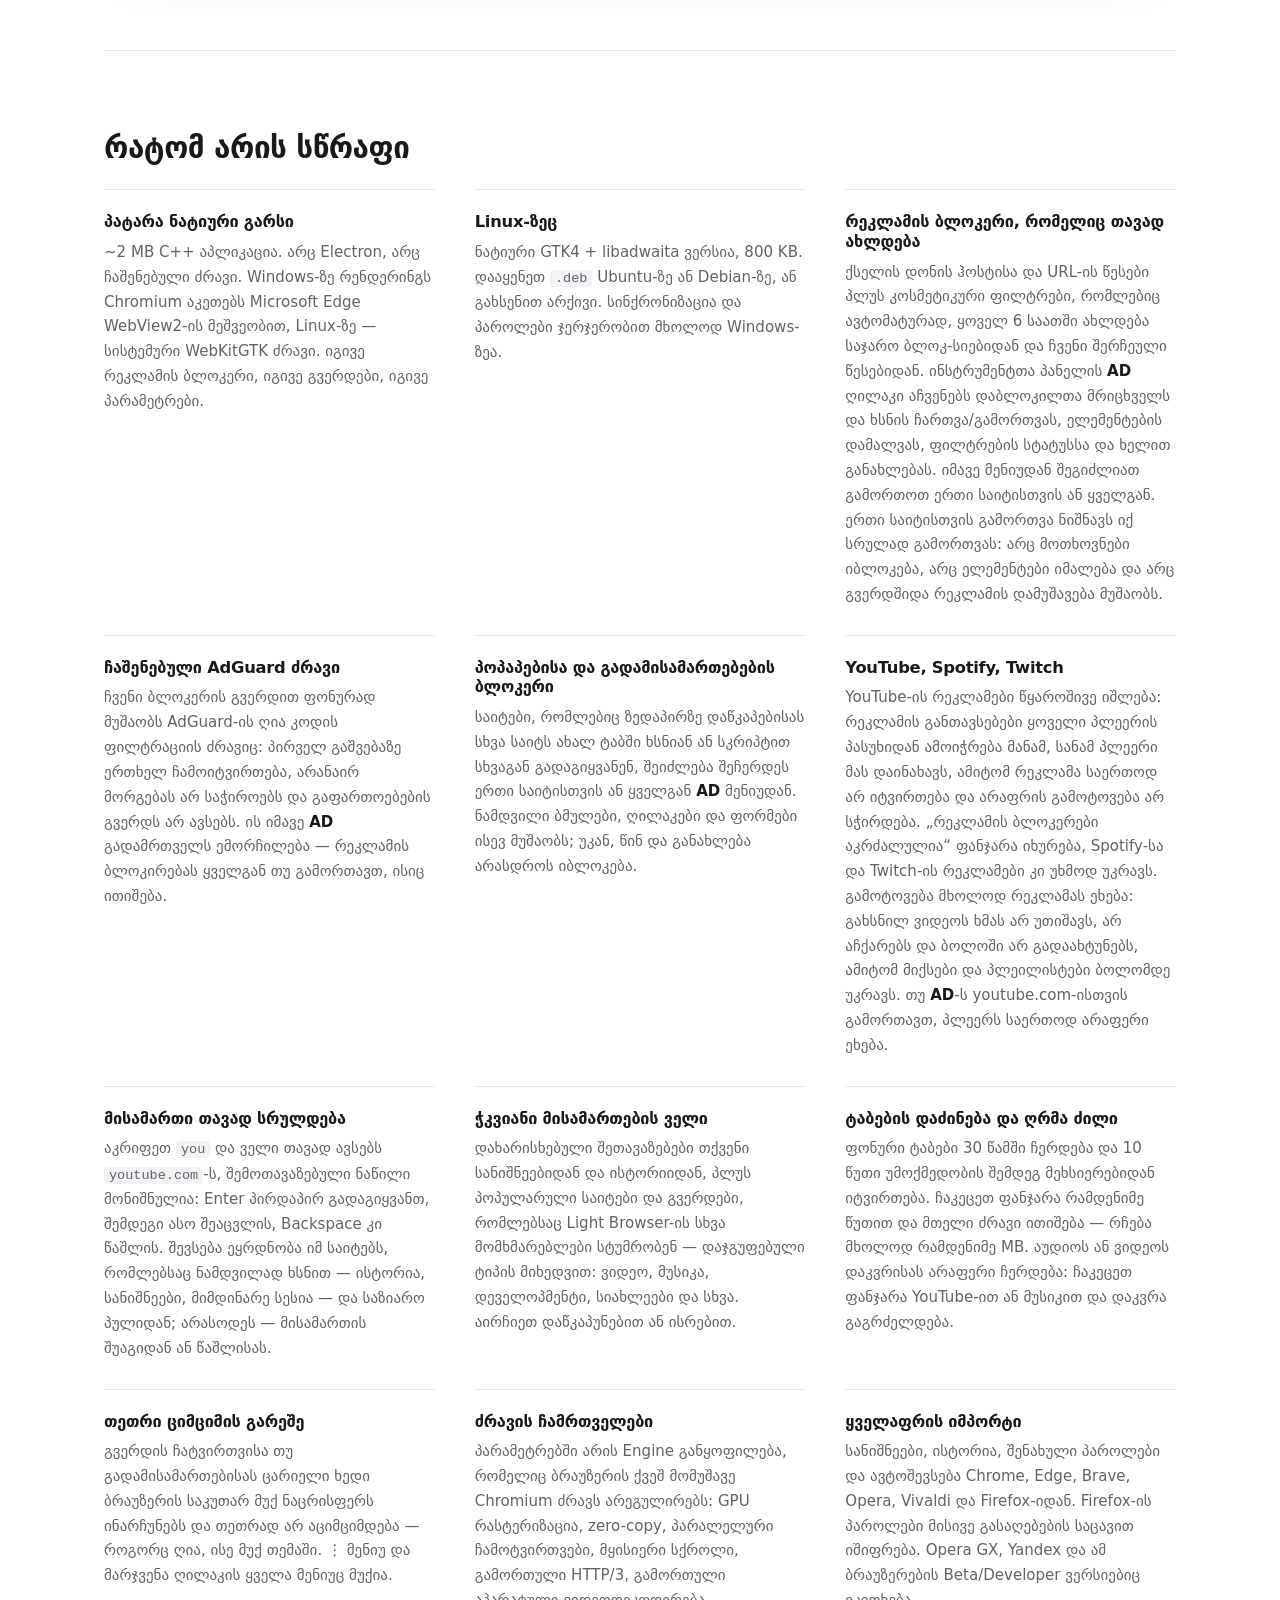
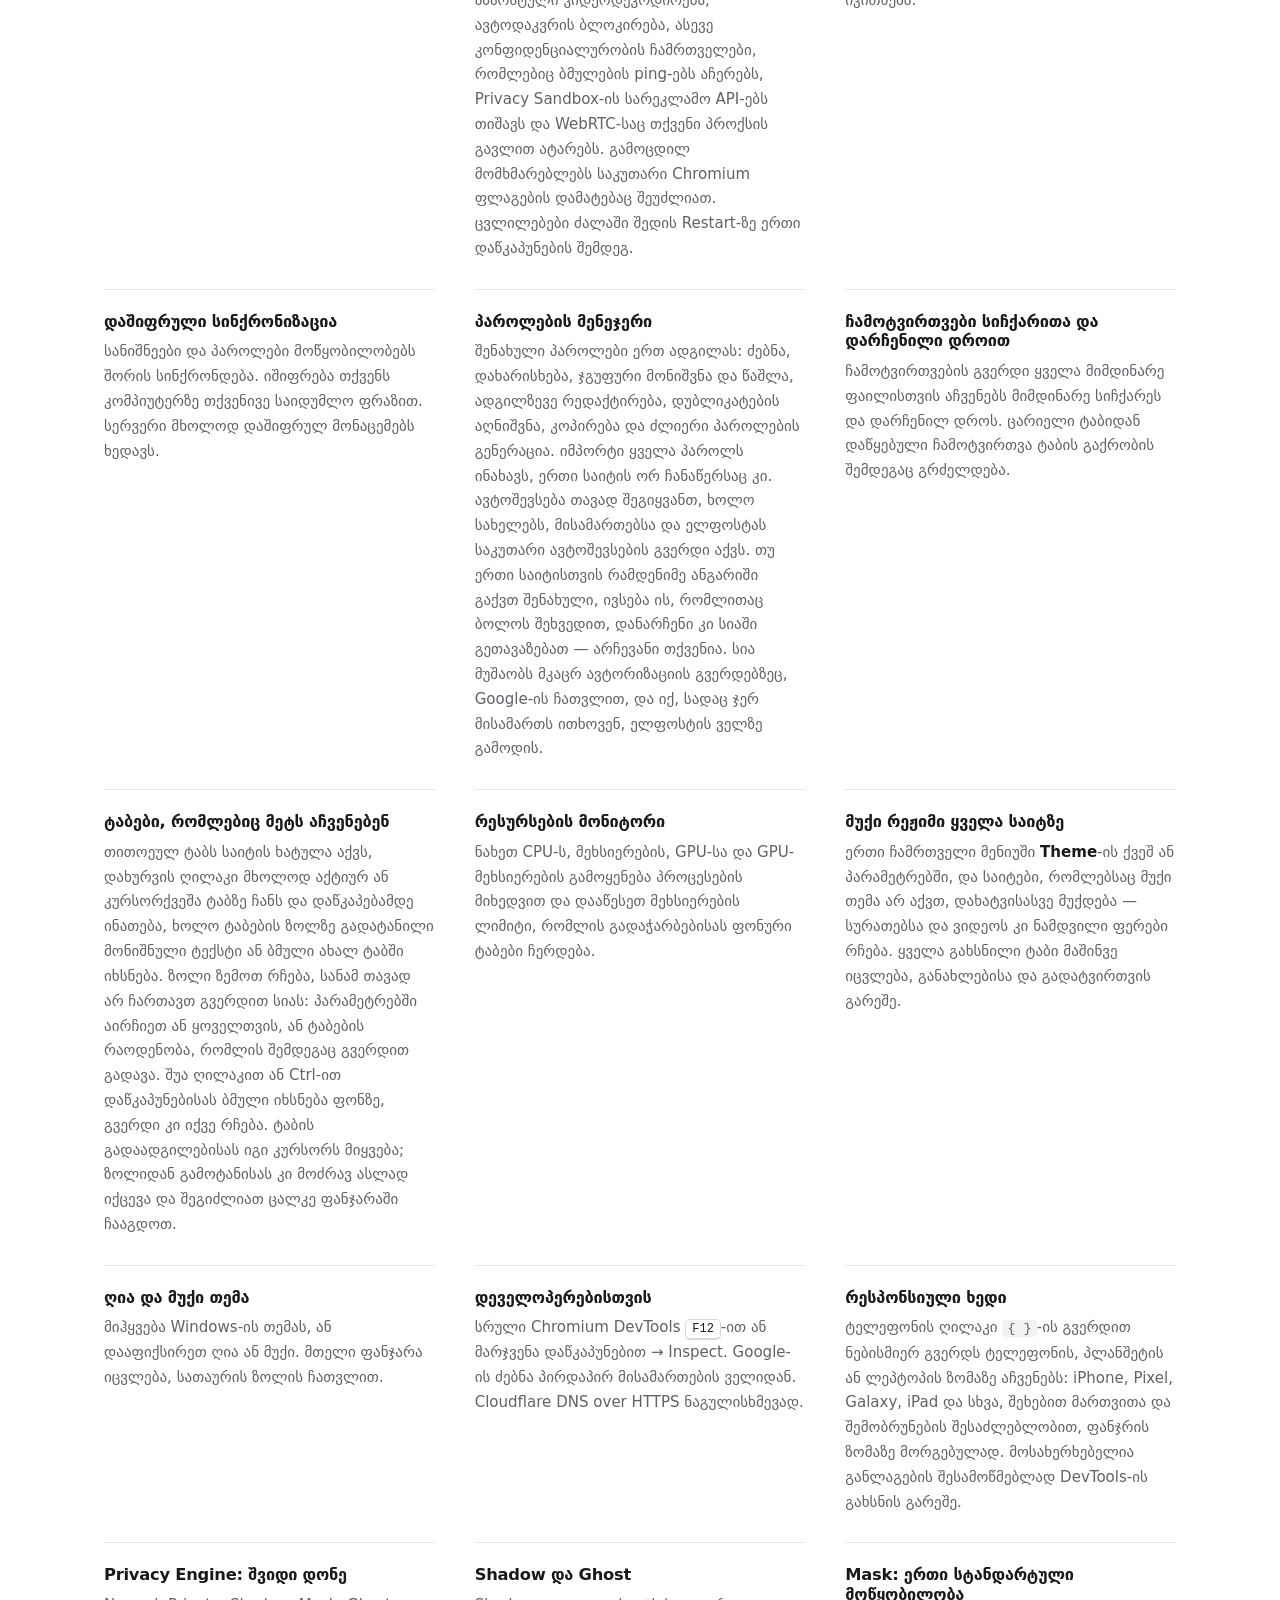
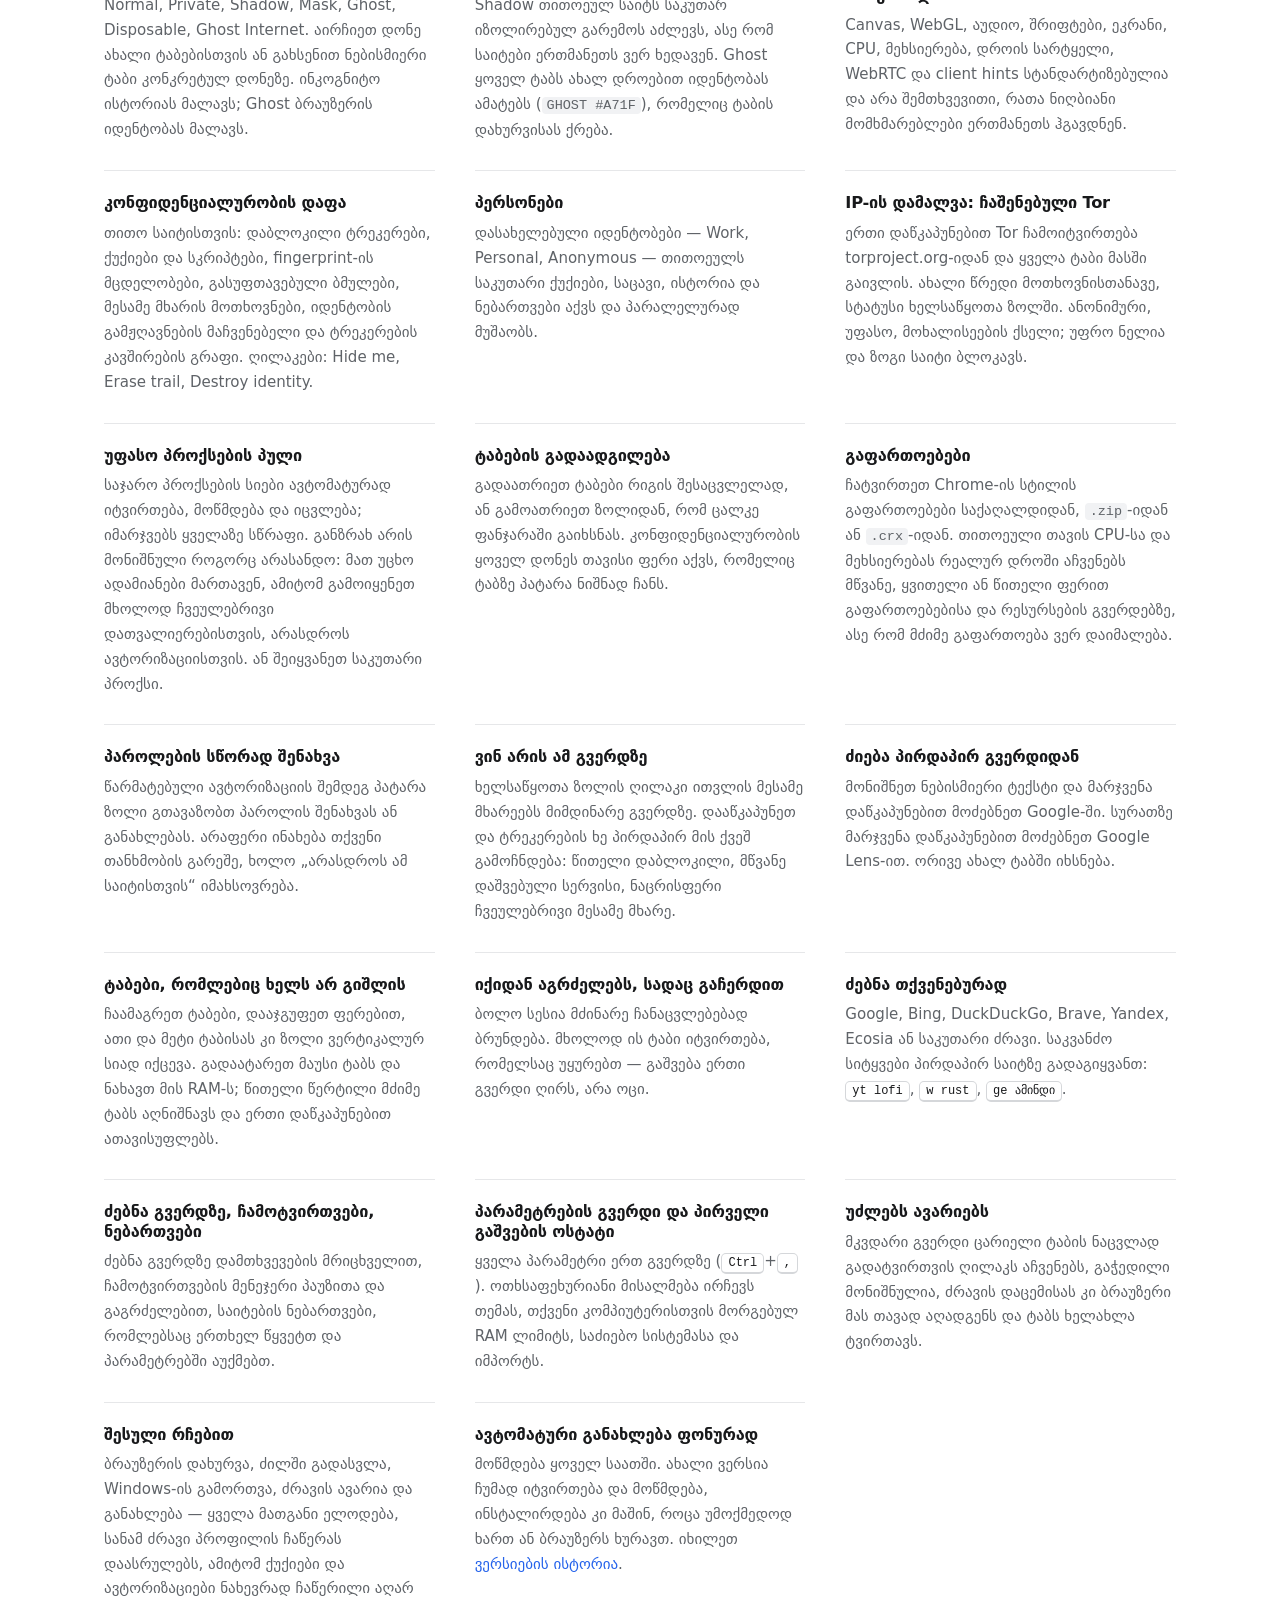
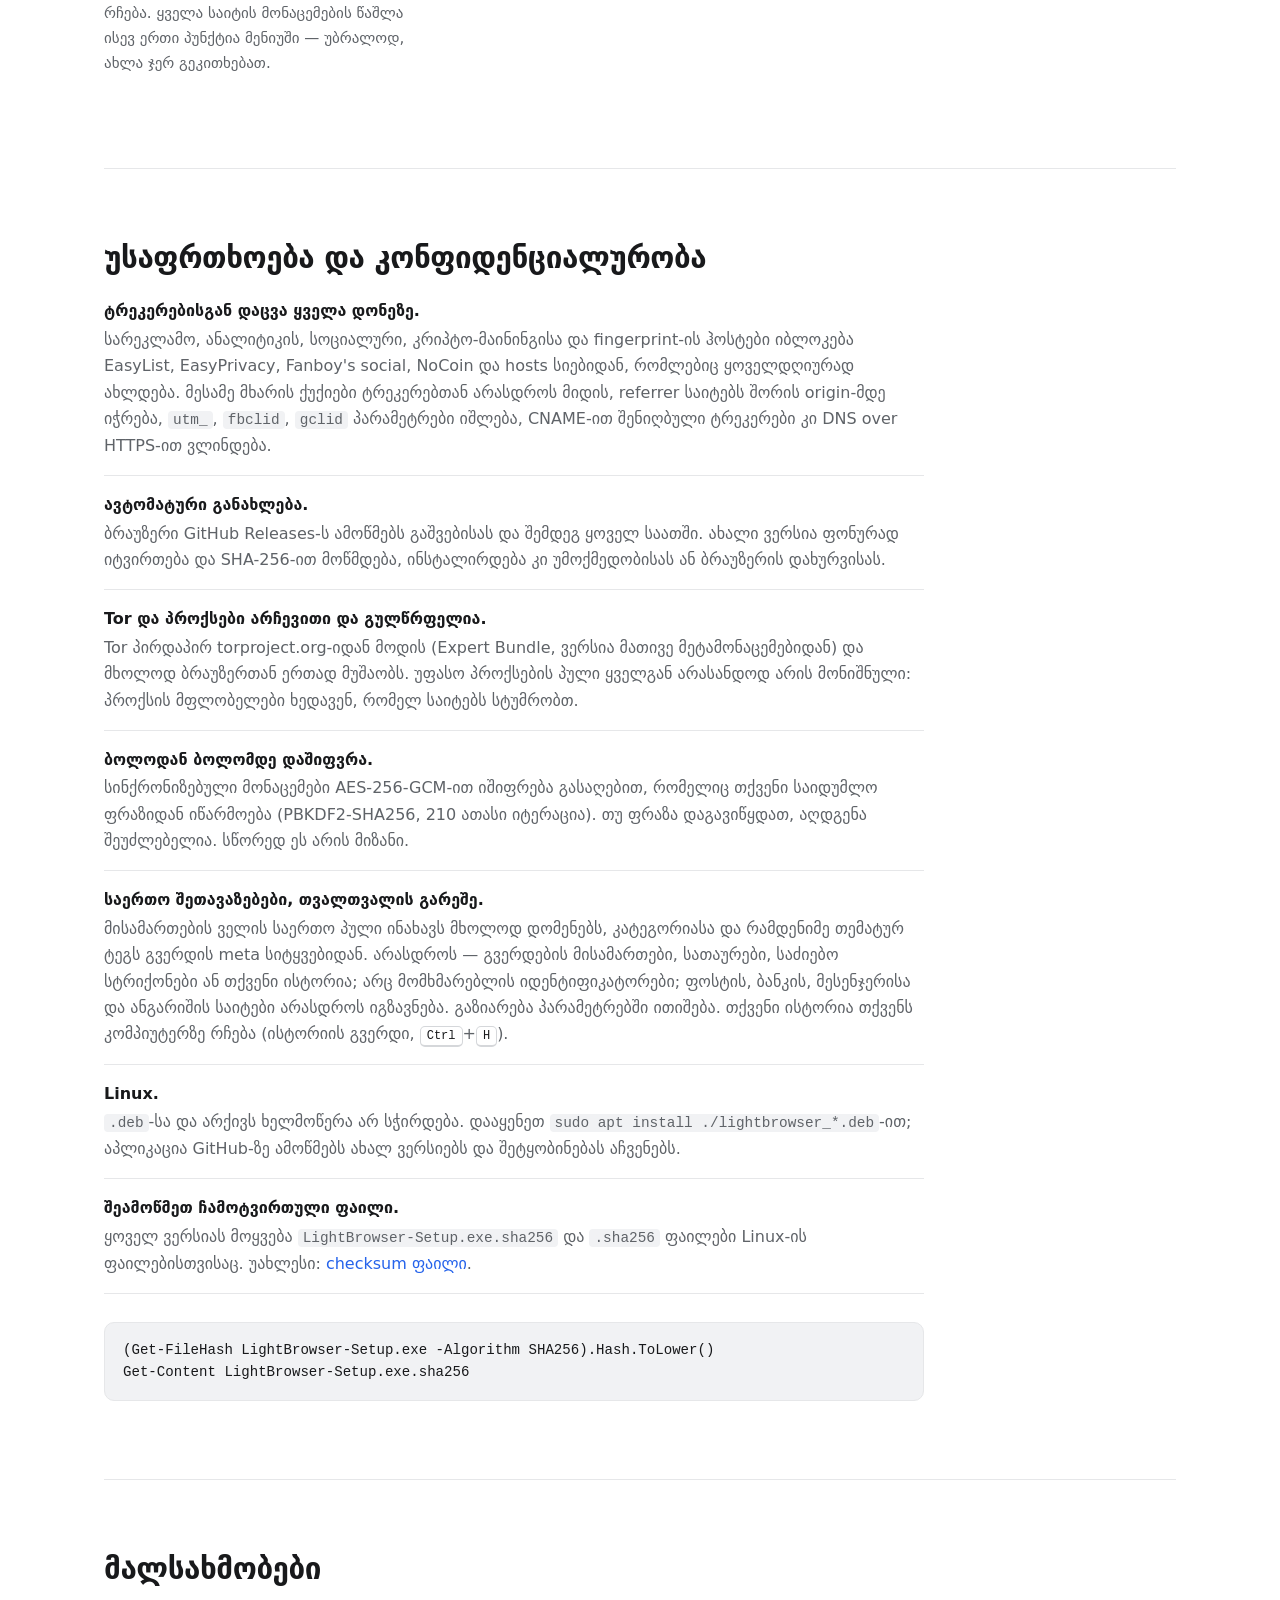
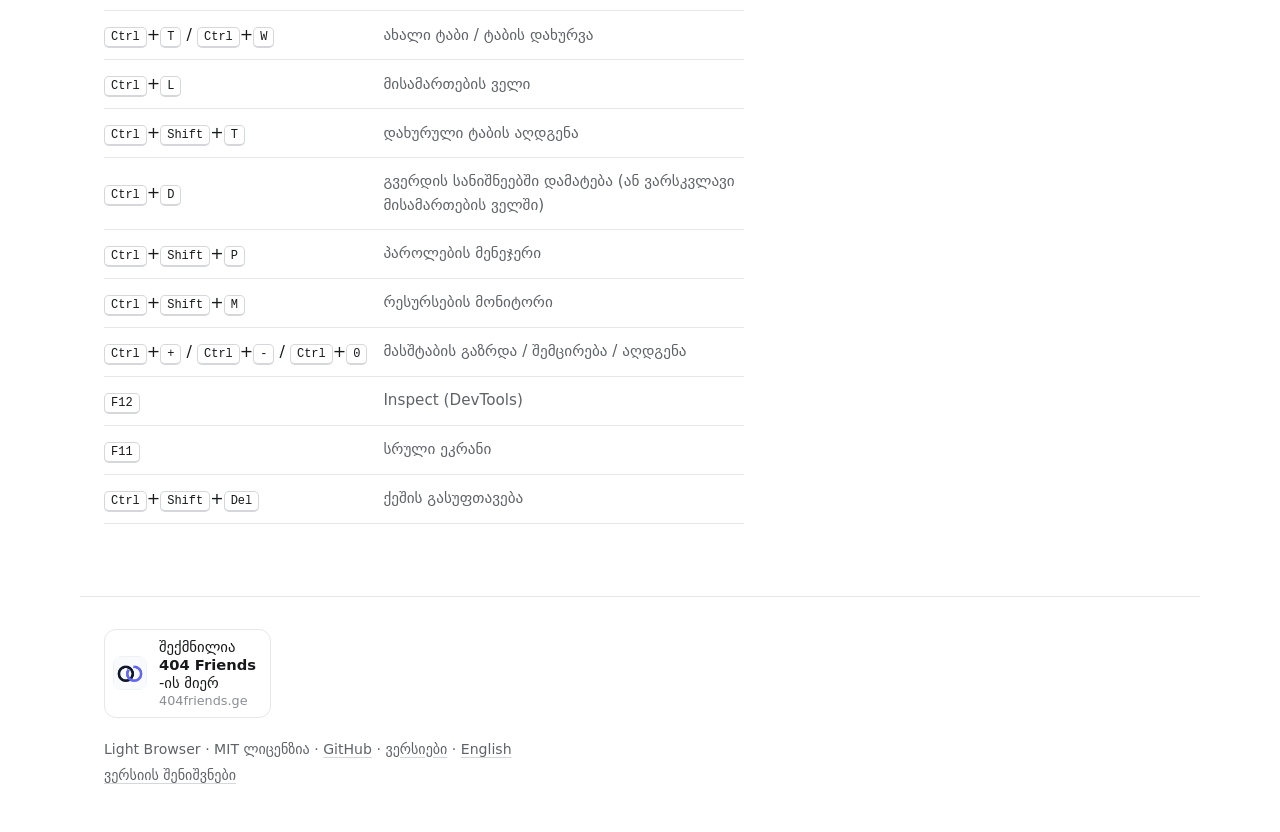
==== commit a78399f4: "fix: releases fall back to releases.json snapshot" ====
--- a/ka/index.html
+++ b/ka/index.html
@@ -203,6 +203,6 @@
     <p id="release-notes-link" hidden><a href="/ka/releases/">ვერსიის შენიშვნები</a></p>
   </footer>
 
-  <script src="/app.js?v=6"></script>
+  <script src="/app.js?v=7"></script>
 </body>
 </html>
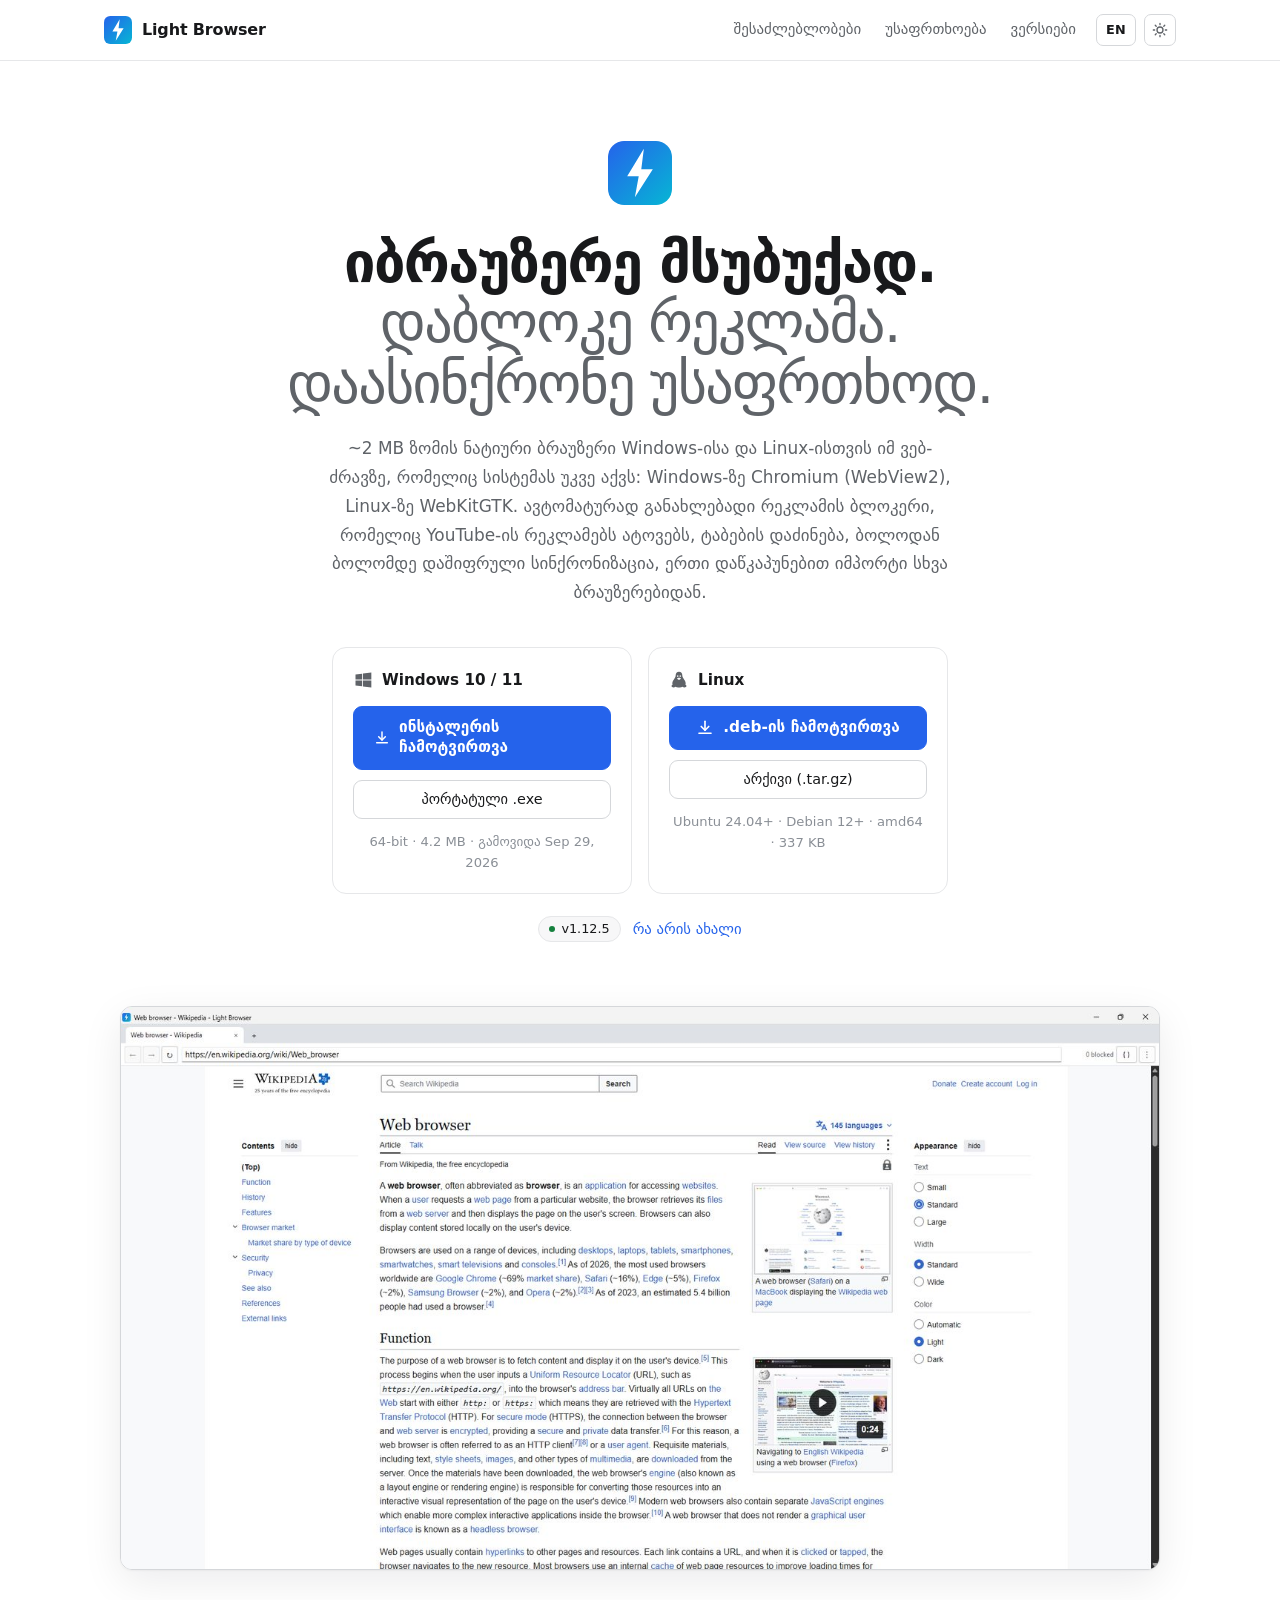
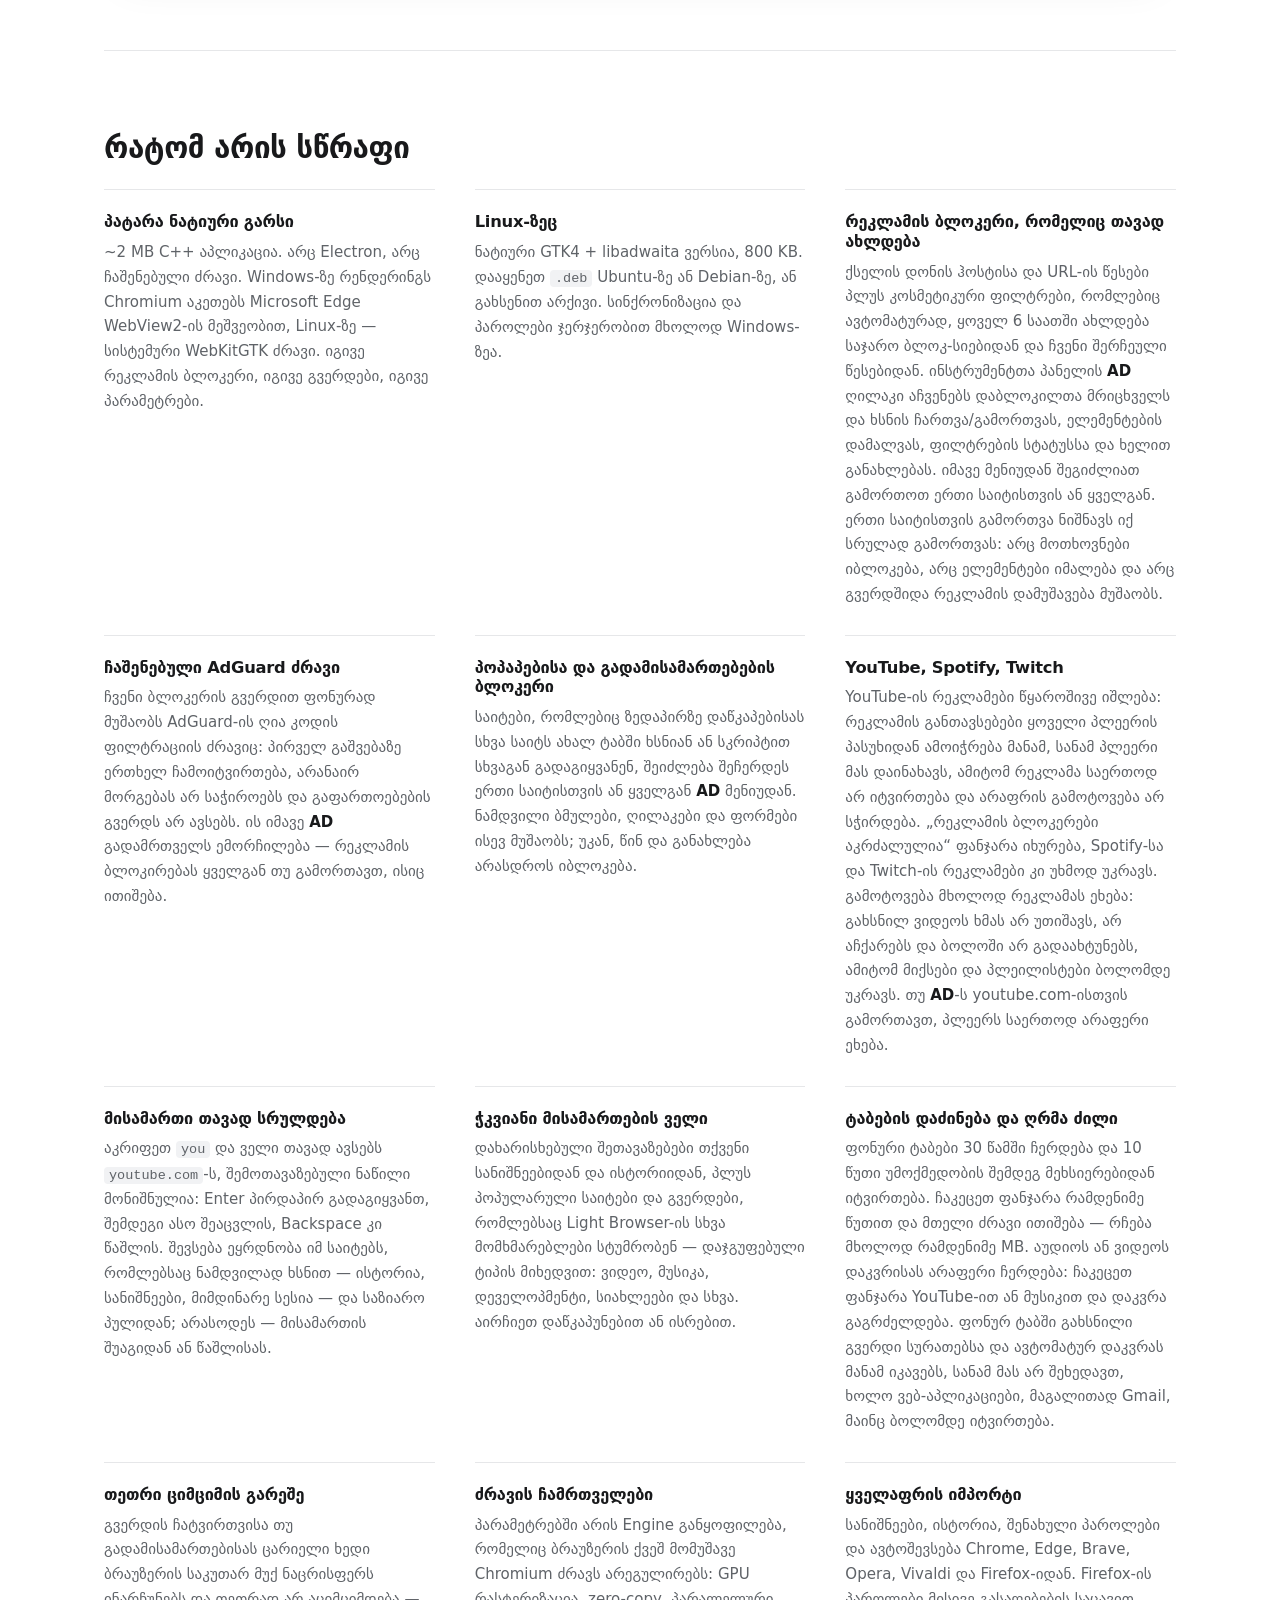
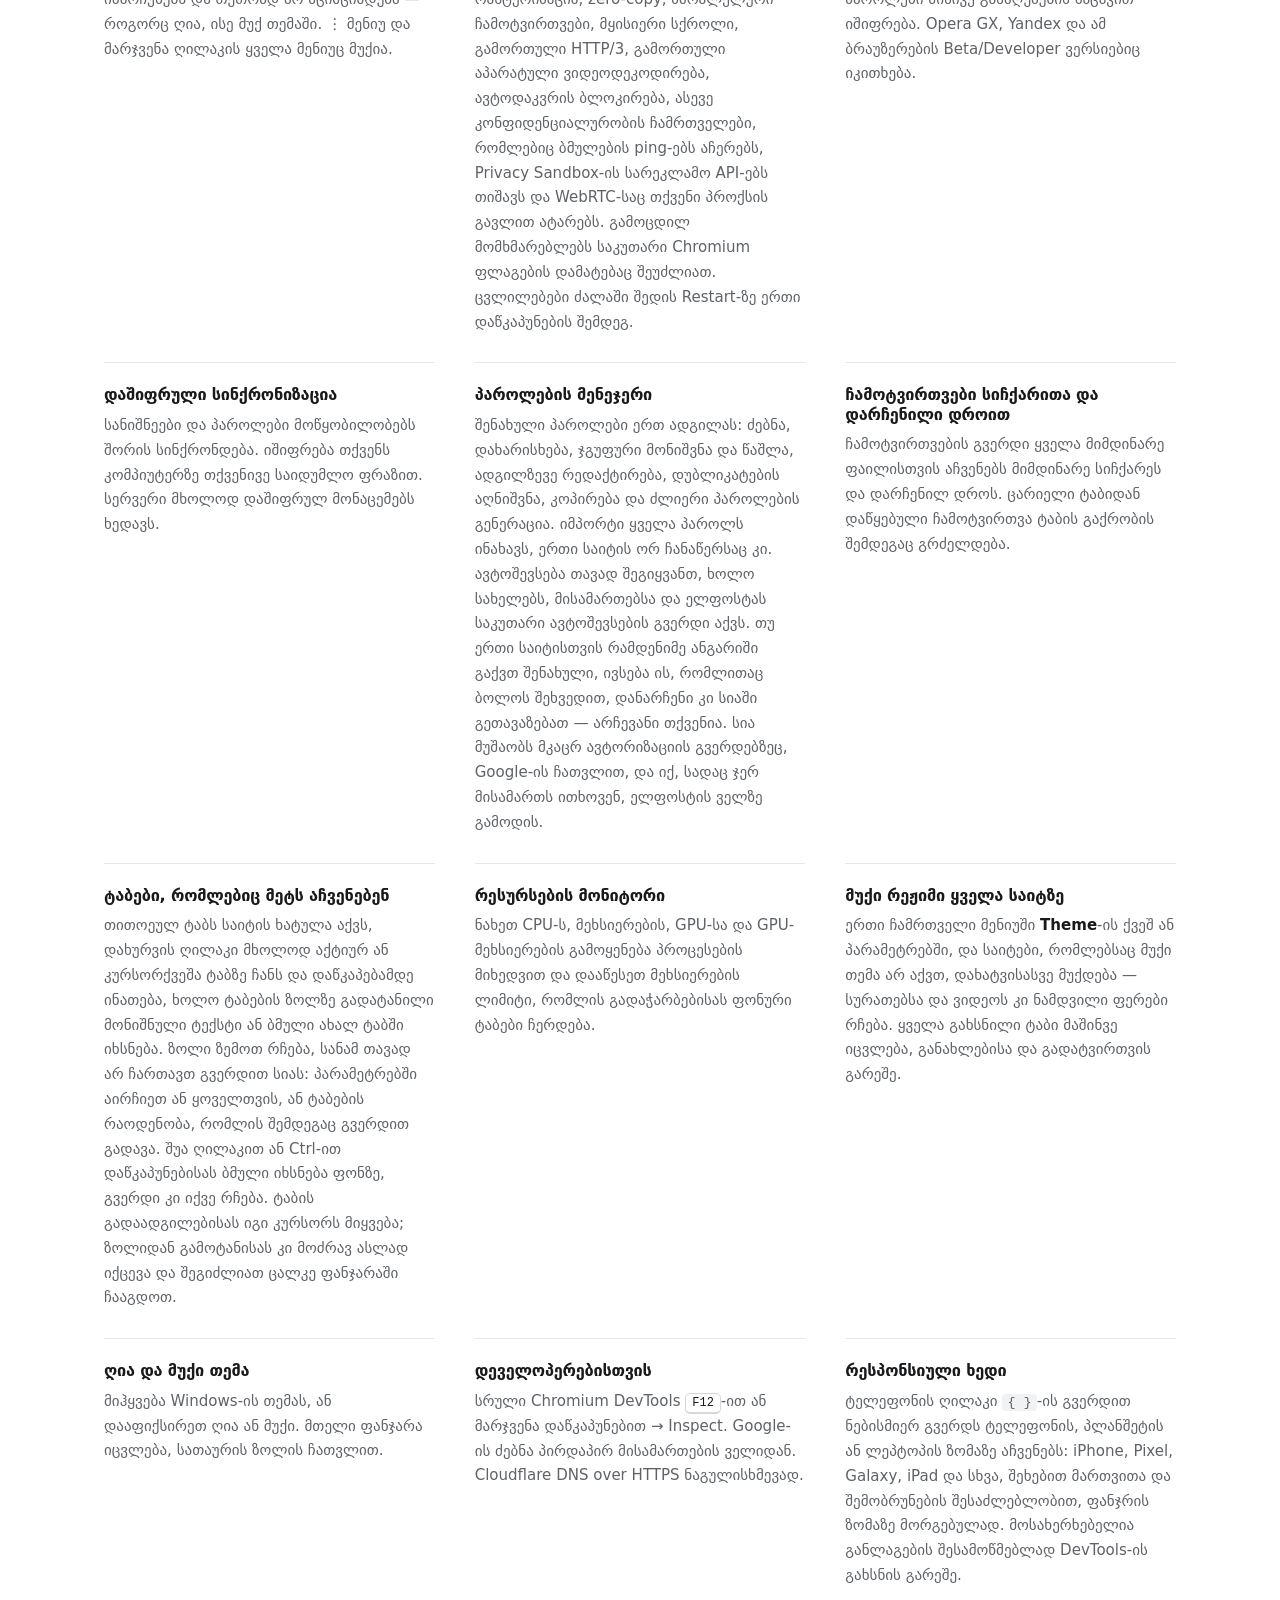
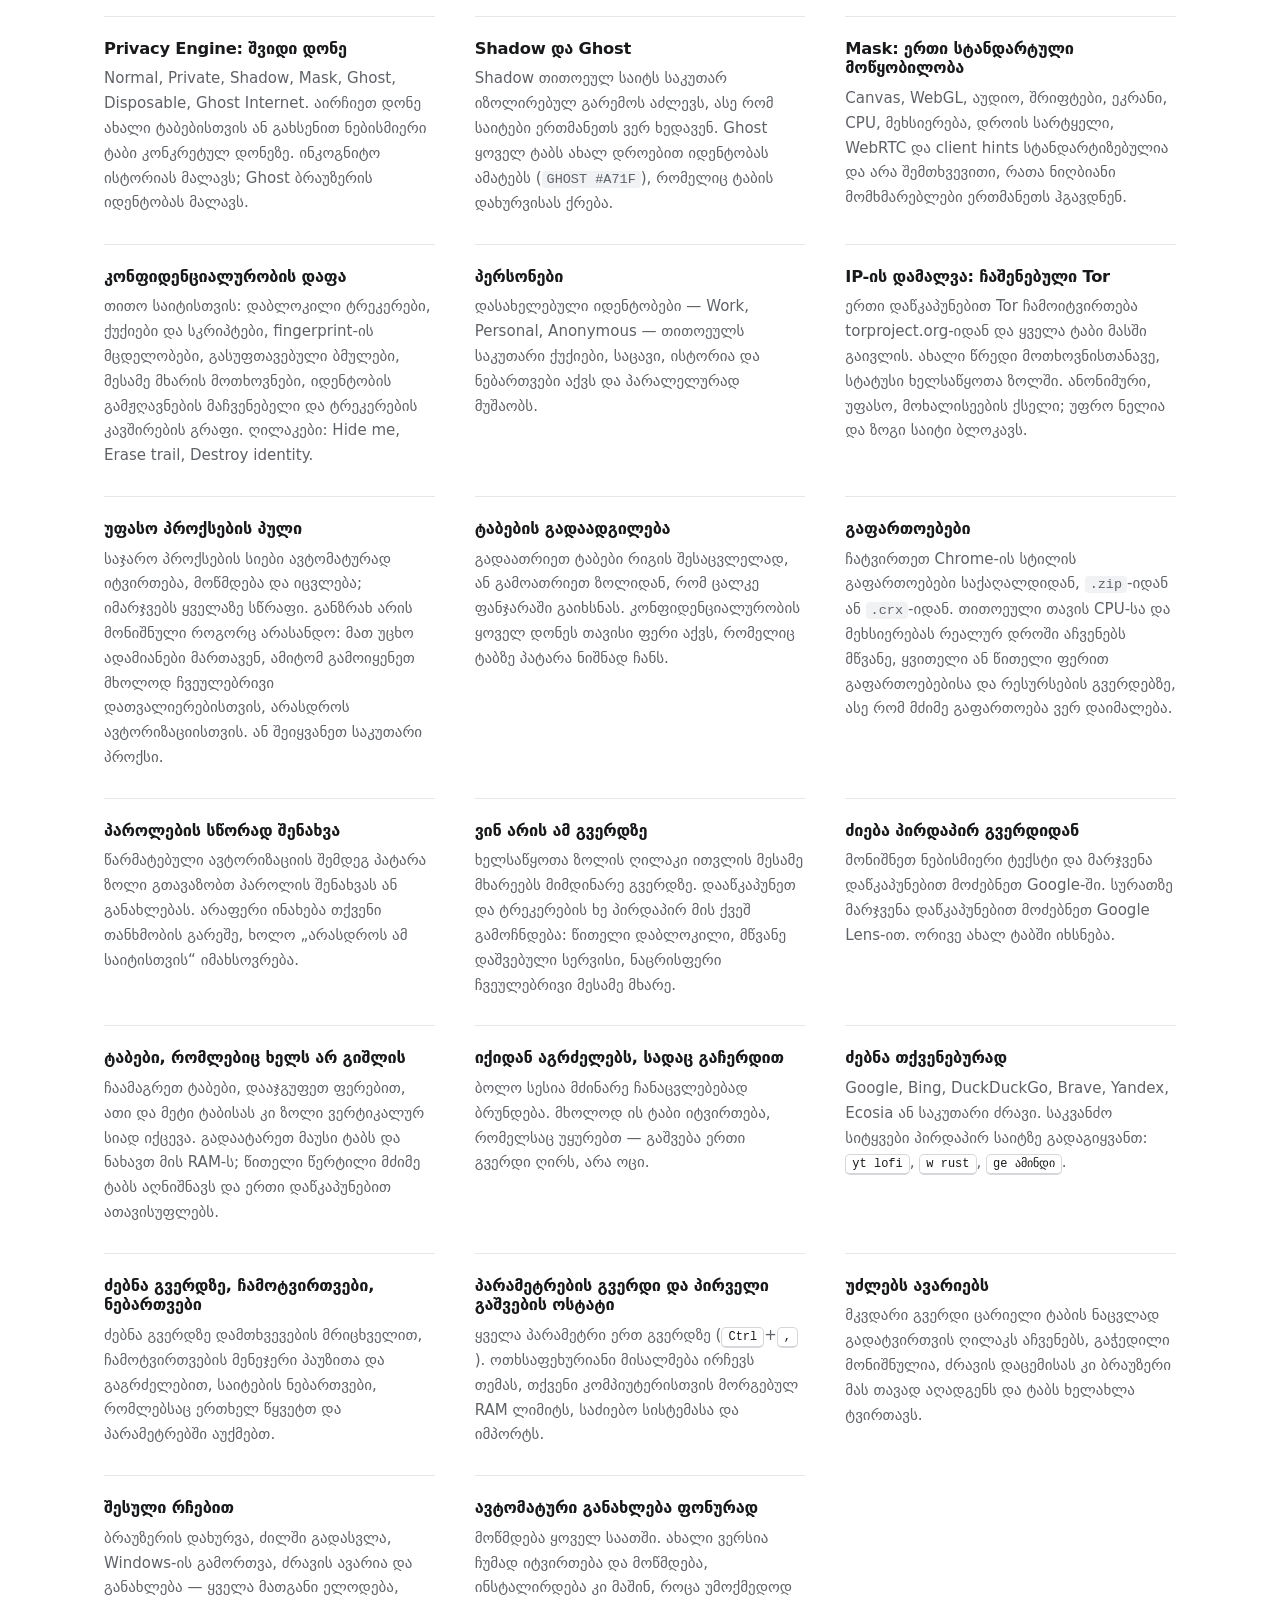
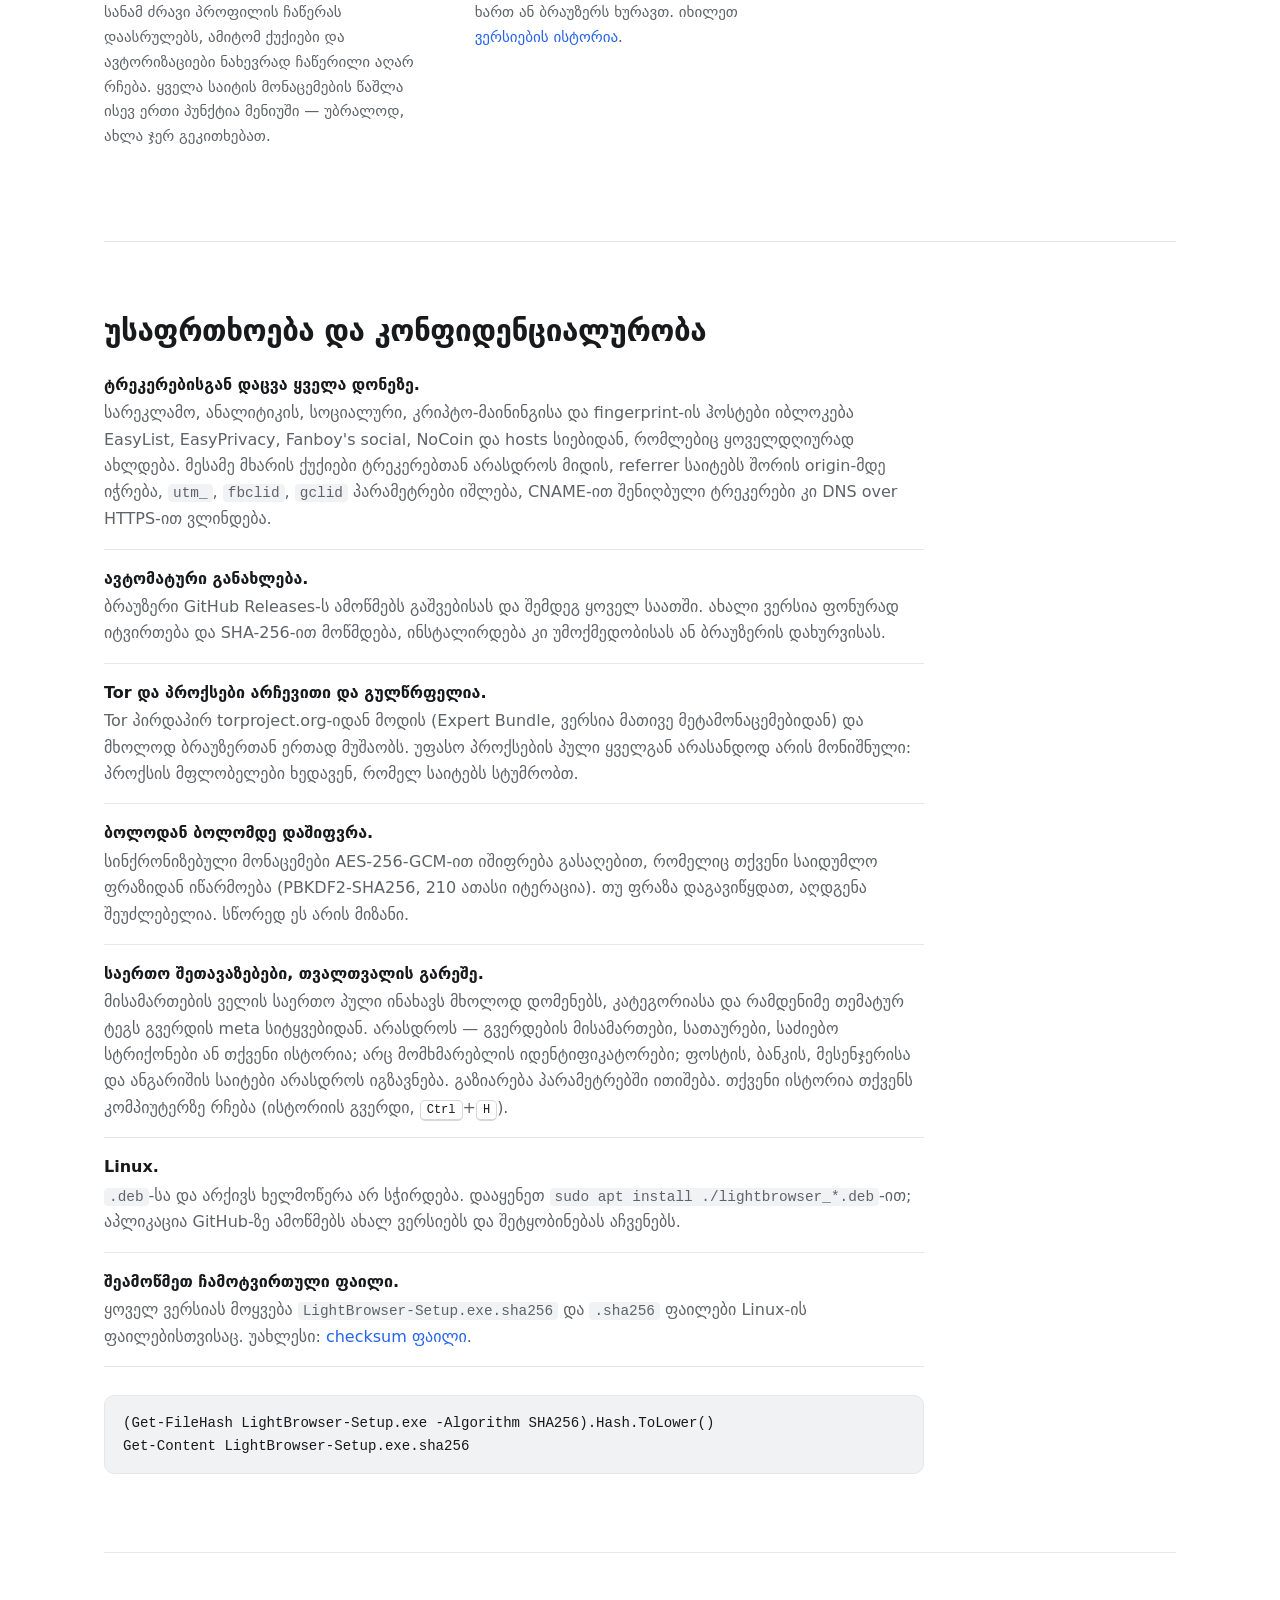
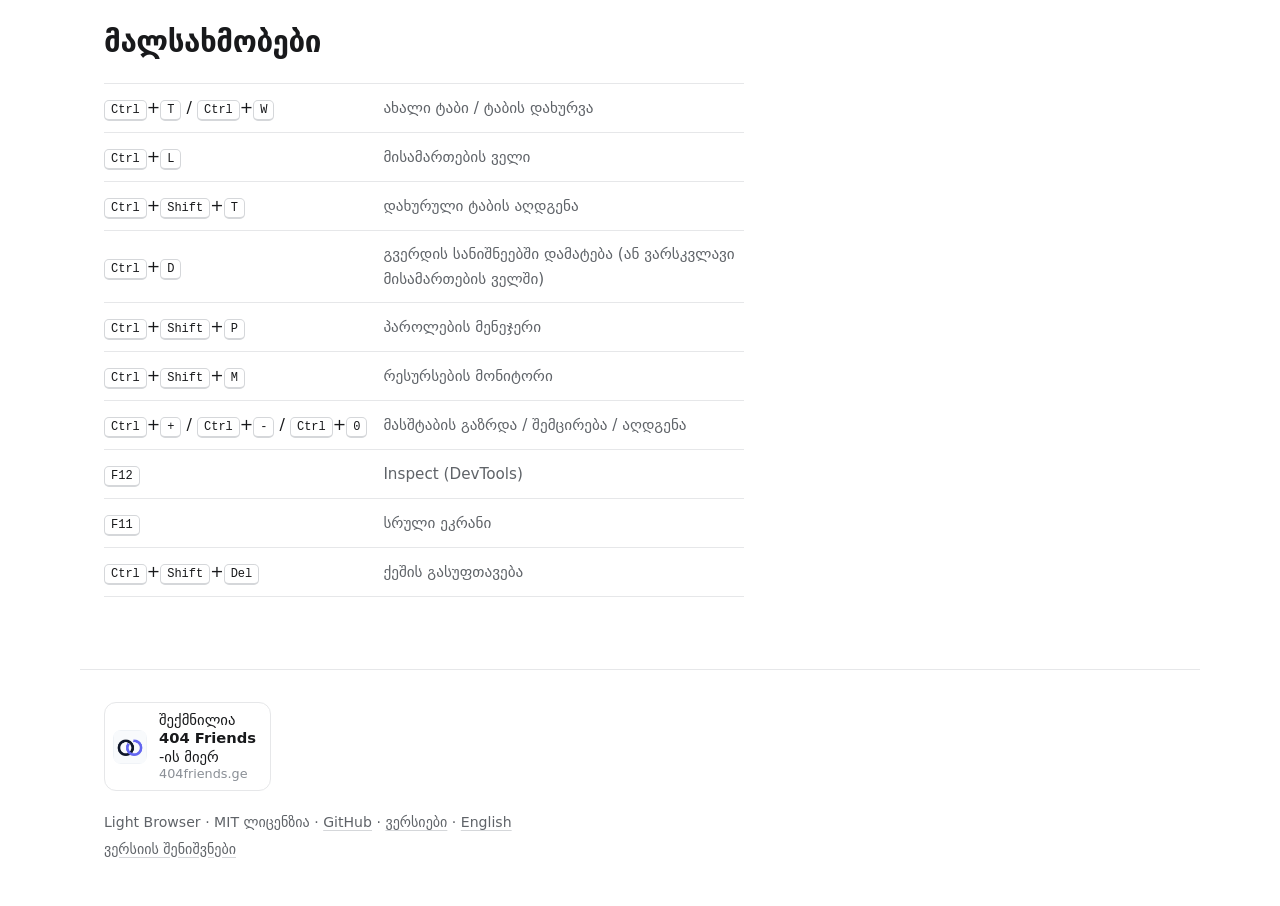
==== commit 52e6b8f3: "docs: background tabs keep web apps loading (EN/KA)" ====
--- a/ka/index.html
+++ b/ka/index.html
@@ -125,7 +125,7 @@
         <article><h3>YouTube, Spotify, Twitch</h3><p>YouTube-ის რეკლამები წყაროშივე იშლება: რეკლამის განთავსებები ყოველი პლეერის პასუხიდან ამოიჭრება მანამ, სანამ პლეერი მას დაინახავს, ამიტომ რეკლამა საერთოდ არ იტვირთება და არაფრის გამოტოვება არ სჭირდება. „რეკლამის ბლოკერები აკრძალულია“ ფანჯარა იხურება, Spotify-სა და Twitch-ის რეკლამები კი უხმოდ უკრავს. გამოტოვება მხოლოდ რეკლამას ეხება: გახსნილ ვიდეოს ხმას არ უთიშავს, არ აჩქარებს და ბოლოში არ გადაახტუნებს, ამიტომ მიქსები და პლეილისტები ბოლომდე უკრავს. თუ <strong>AD</strong>-ს youtube.com-ისთვის გამორთავთ, პლეერს საერთოდ არაფერი ეხება.</p></article>
         <article><h3>მისამართი თავად სრულდება</h3><p>აკრიფეთ <code>you</code> და ველი თავად ავსებს <code>youtube.com</code>-ს, შემოთავაზებული ნაწილი მონიშნულია: Enter პირდაპირ გადაგიყვანთ, შემდეგი ასო შეაცვლის, Backspace კი წაშლის. შევსება ეყრდნობა იმ საიტებს, რომლებსაც ნამდვილად ხსნით — ისტორია, სანიშნეები, მიმდინარე სესია — და საზიარო პულიდან; არასოდეს — მისამართის შუაგიდან ან წაშლისას.</p></article>
         <article><h3>ჭკვიანი მისამართების ველი</h3><p>დახარისხებული შეთავაზებები თქვენი სანიშნეებიდან და ისტორიიდან, პლუს პოპულარული საიტები და გვერდები, რომლებსაც Light Browser-ის სხვა მომხმარებლები სტუმრობენ — დაჯგუფებული ტიპის მიხედვით: ვიდეო, მუსიკა, დეველოპმენტი, სიახლეები და სხვა. აირჩიეთ დაწკაპუნებით ან ისრებით.</p></article>
-        <article><h3>ტაბების დაძინება და ღრმა ძილი</h3><p>ფონური ტაბები 30 წამში ჩერდება და 10 წუთი უმოქმედობის შემდეგ მეხსიერებიდან იტვირთება. ჩაკეცეთ ფანჯარა რამდენიმე წუთით და მთელი ძრავი ითიშება — რჩება მხოლოდ რამდენიმე MB. აუდიოს ან ვიდეოს დაკვრისას არაფერი ჩერდება: ჩაკეცეთ ფანჯარა YouTube-ით ან მუსიკით და დაკვრა გაგრძელდება.</p></article>
+        <article><h3>ტაბების დაძინება და ღრმა ძილი</h3><p>ფონური ტაბები 30 წამში ჩერდება და 10 წუთი უმოქმედობის შემდეგ მეხსიერებიდან იტვირთება. ჩაკეცეთ ფანჯარა რამდენიმე წუთით და მთელი ძრავი ითიშება — რჩება მხოლოდ რამდენიმე MB. აუდიოს ან ვიდეოს დაკვრისას არაფერი ჩერდება: ჩაკეცეთ ფანჯარა YouTube-ით ან მუსიკით და დაკვრა გაგრძელდება. ფონურ ტაბში გახსნილი გვერდი სურათებსა და ავტომატურ დაკვრას მანამ იკავებს, სანამ მას არ შეხედავთ, ხოლო ვებ-აპლიკაციები, მაგალითად Gmail, მაინც ბოლომდე იტვირთება.</p></article>
         <article><h3>თეთრი ციმციმის გარეშე</h3><p>გვერდის ჩატვირთვისა თუ გადამისამართებისას ცარიელი ხედი ბრაუზერის საკუთარ მუქ ნაცრისფერს ინარჩუნებს და თეთრად არ აციმციმდება — როგორც ღია, ისე მუქ თემაში. ⋮ მენიუ და მარჯვენა ღილაკის ყველა მენიუც მუქია.</p></article>
         <article><h3>ძრავის ჩამრთველები</h3><p>პარამეტრებში არის Engine განყოფილება, რომელიც ბრაუზერის ქვეშ მომუშავე Chromium ძრავს არეგულირებს: GPU რასტერიზაცია, zero-copy, პარალელური ჩამოტვირთვები, მყისიერი სქროლი, გამორთული HTTP/3, გამორთული აპარატული ვიდეოდეკოდირება, ავტოდაკვრის ბლოკირება, ასევე კონფიდენციალურობის ჩამრთველები, რომლებიც ბმულების ping-ებს აჩერებს, Privacy Sandbox-ის სარეკლამო API-ებს თიშავს და WebRTC-საც თქვენი პროქსის გავლით ატარებს. გამოცდილ მომხმარებლებს საკუთარი Chromium ფლაგების დამატებაც შეუძლიათ. ცვლილებები ძალაში შედის Restart-ზე ერთი დაწკაპუნების შემდეგ.</p></article>
         <article><h3>ყველაფრის იმპორტი</h3><p>სანიშნეები, ისტორია, შენახული პაროლები და ავტოშევსება Chrome, Edge, Brave, Opera, Vivaldi და Firefox-იდან. Firefox-ის პაროლები მისივე გასაღებების საცავით იშიფრება. Opera GX, Yandex და ამ ბრაუზერების Beta/Developer ვერსიებიც იკითხება.</p></article>
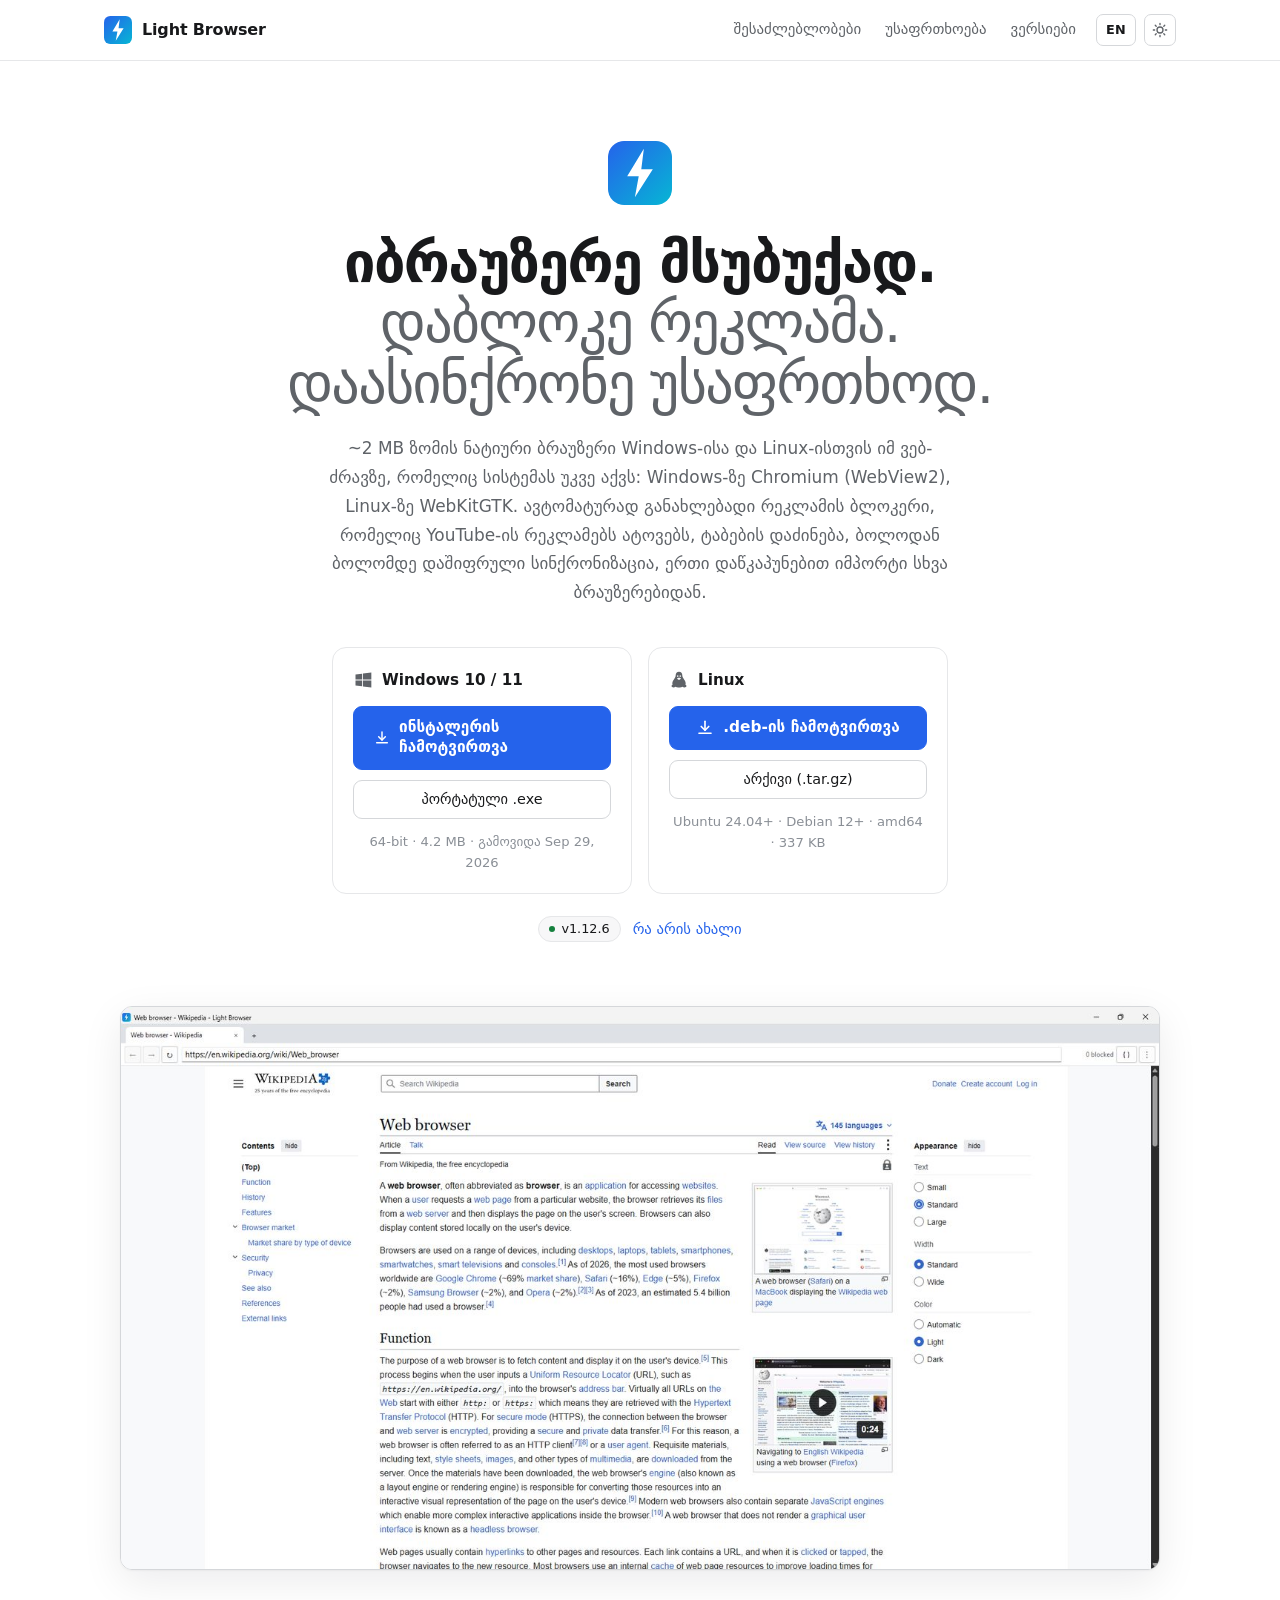
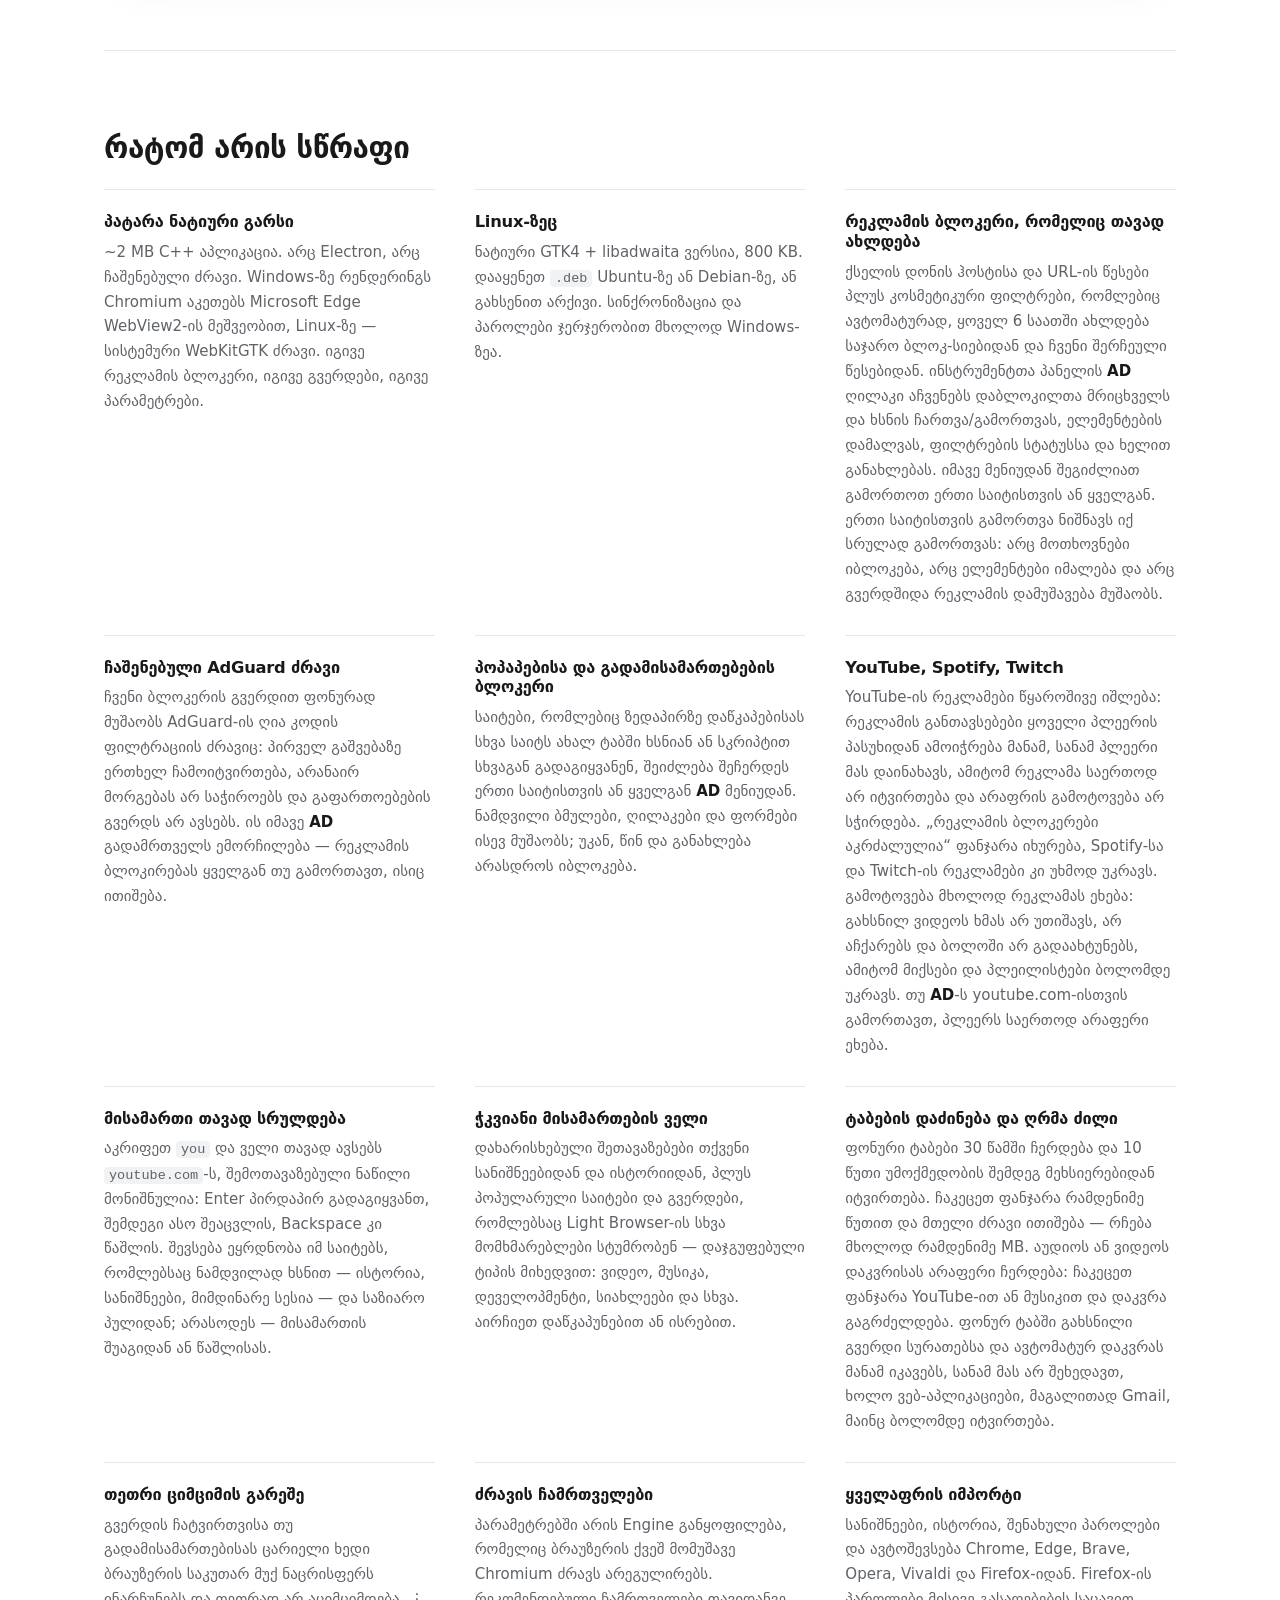
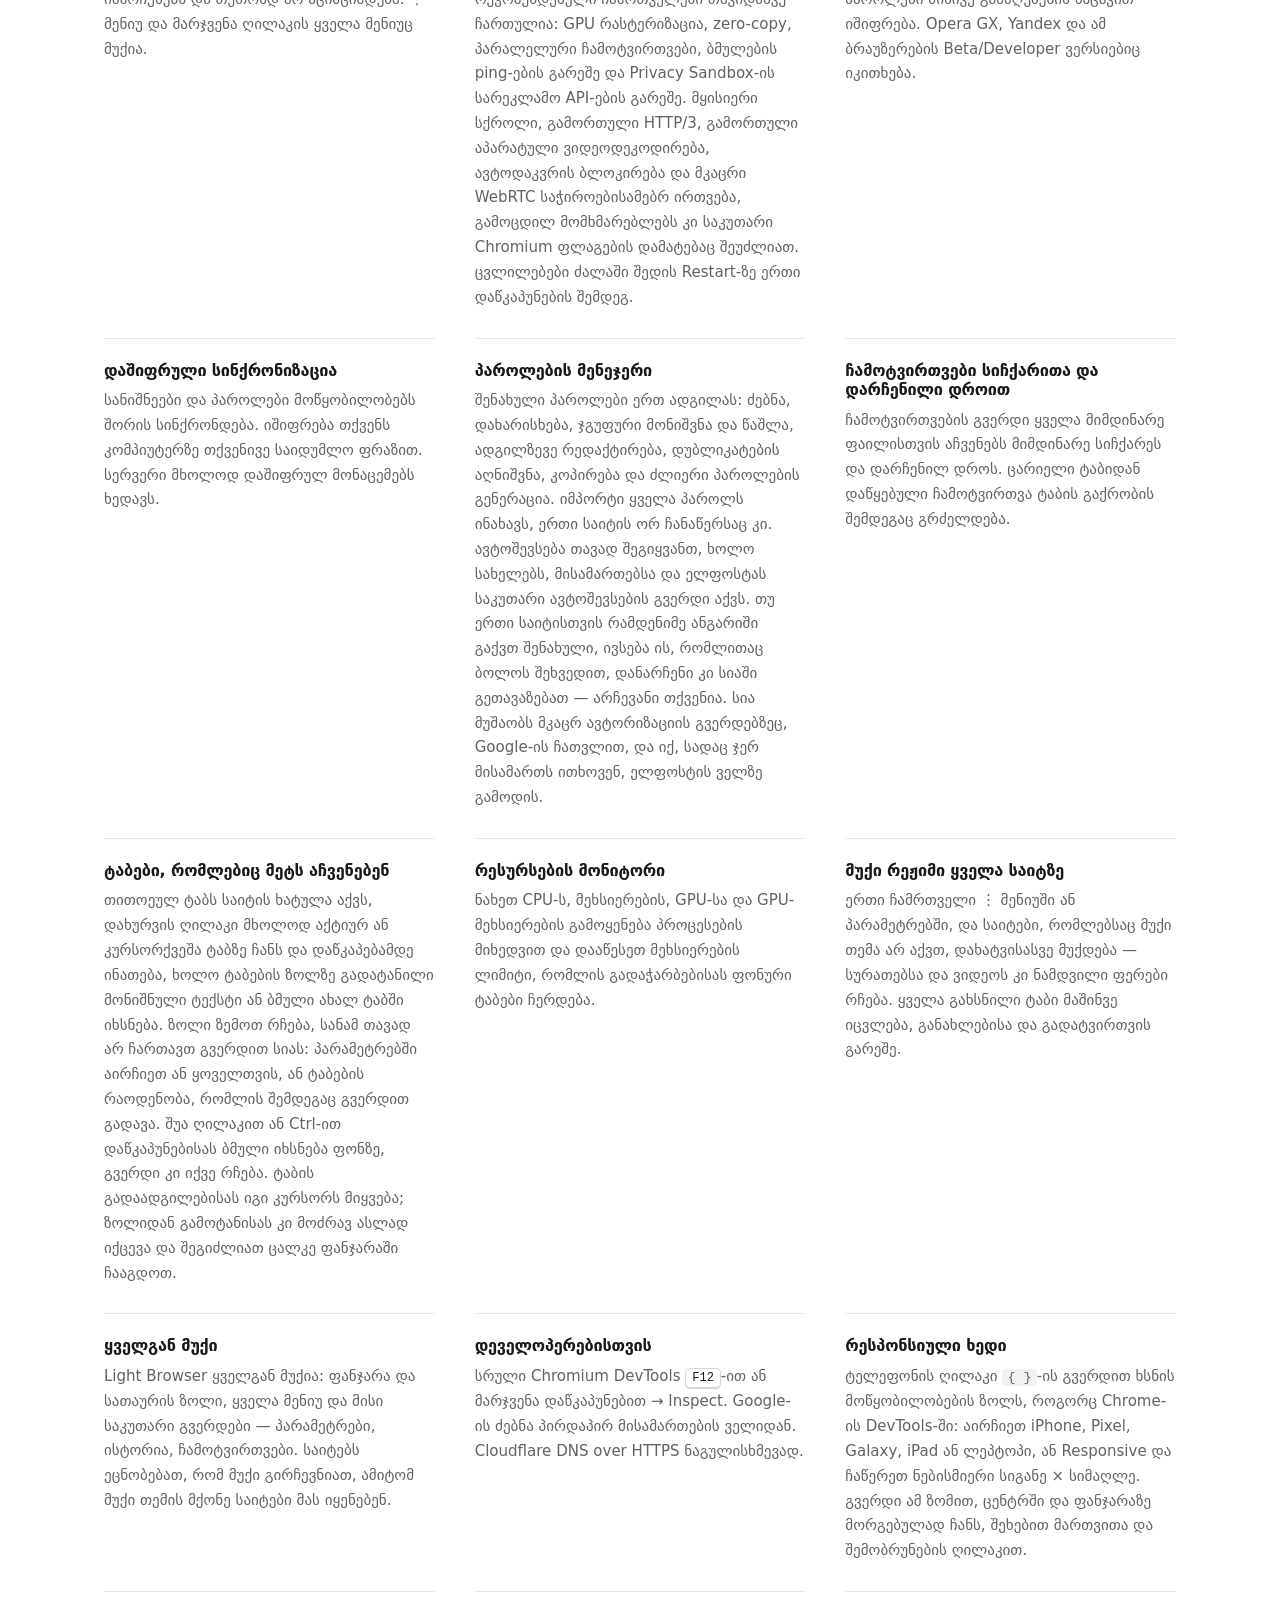
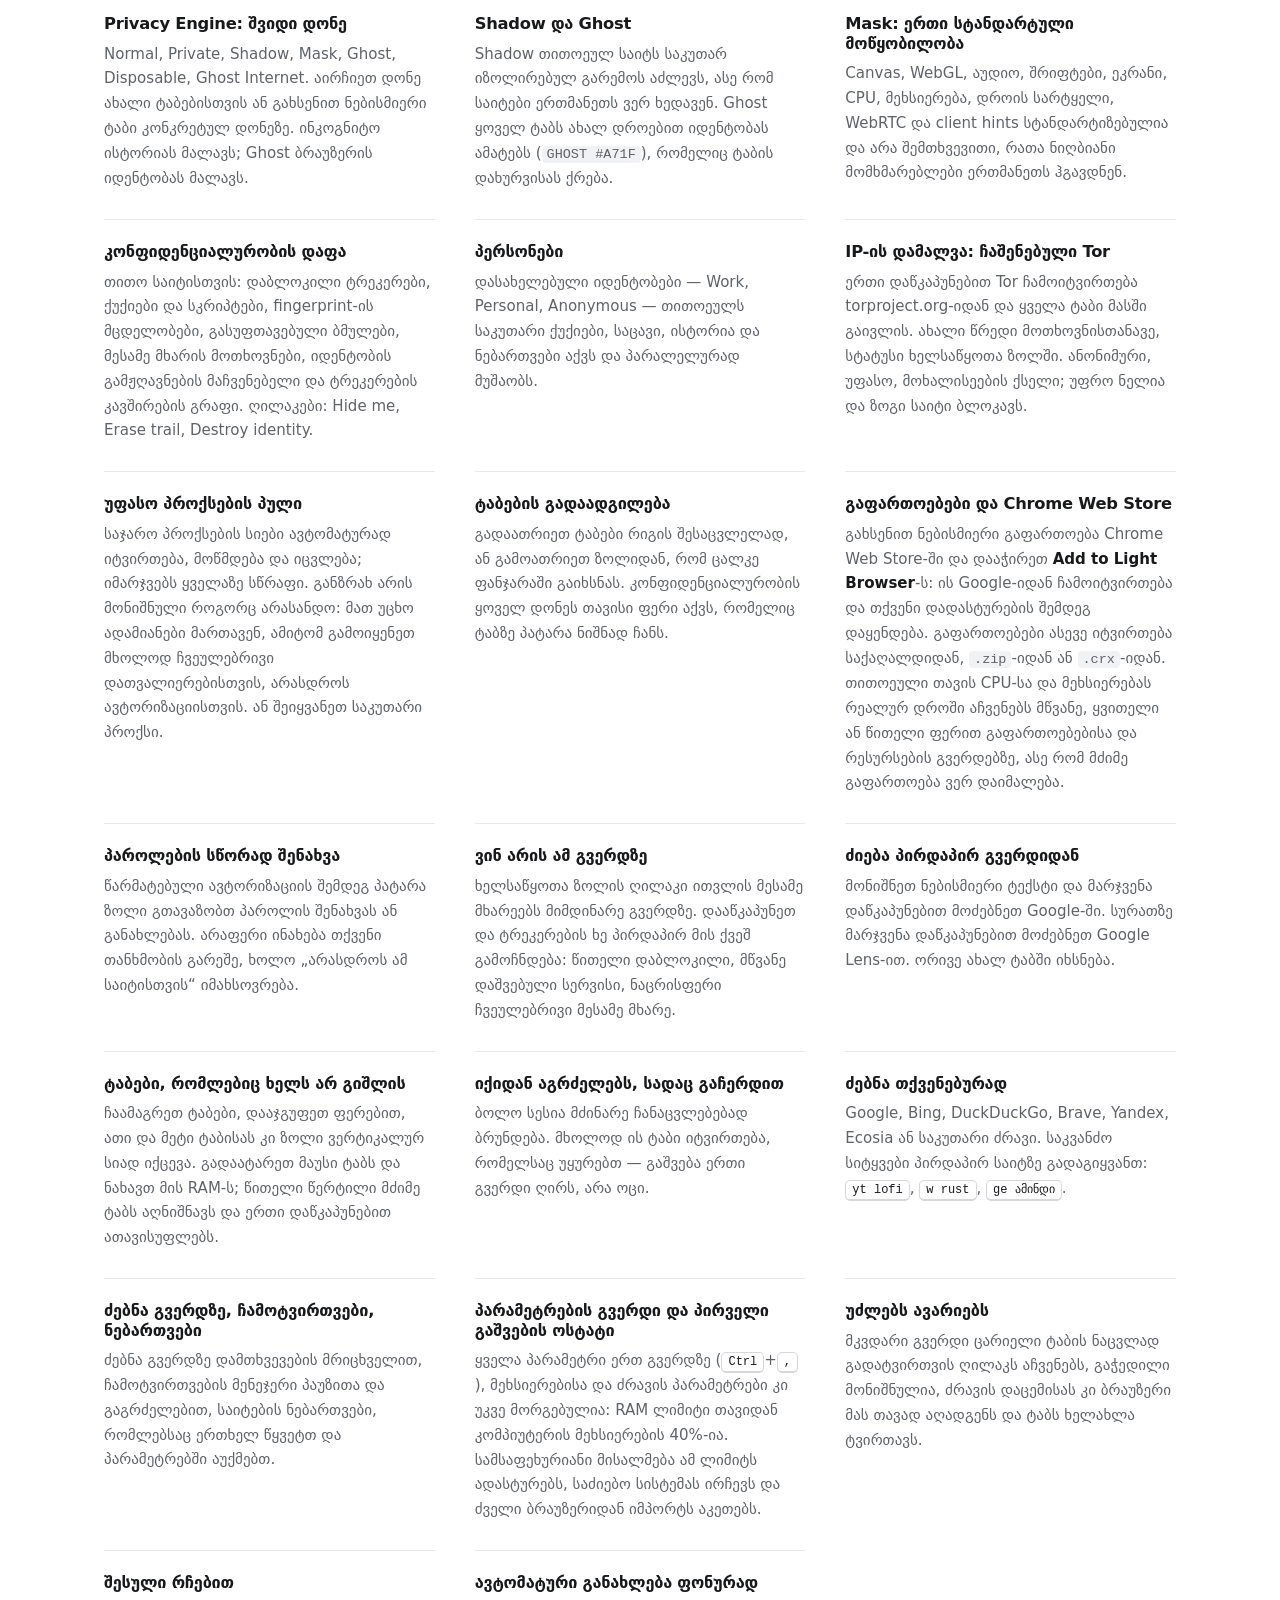
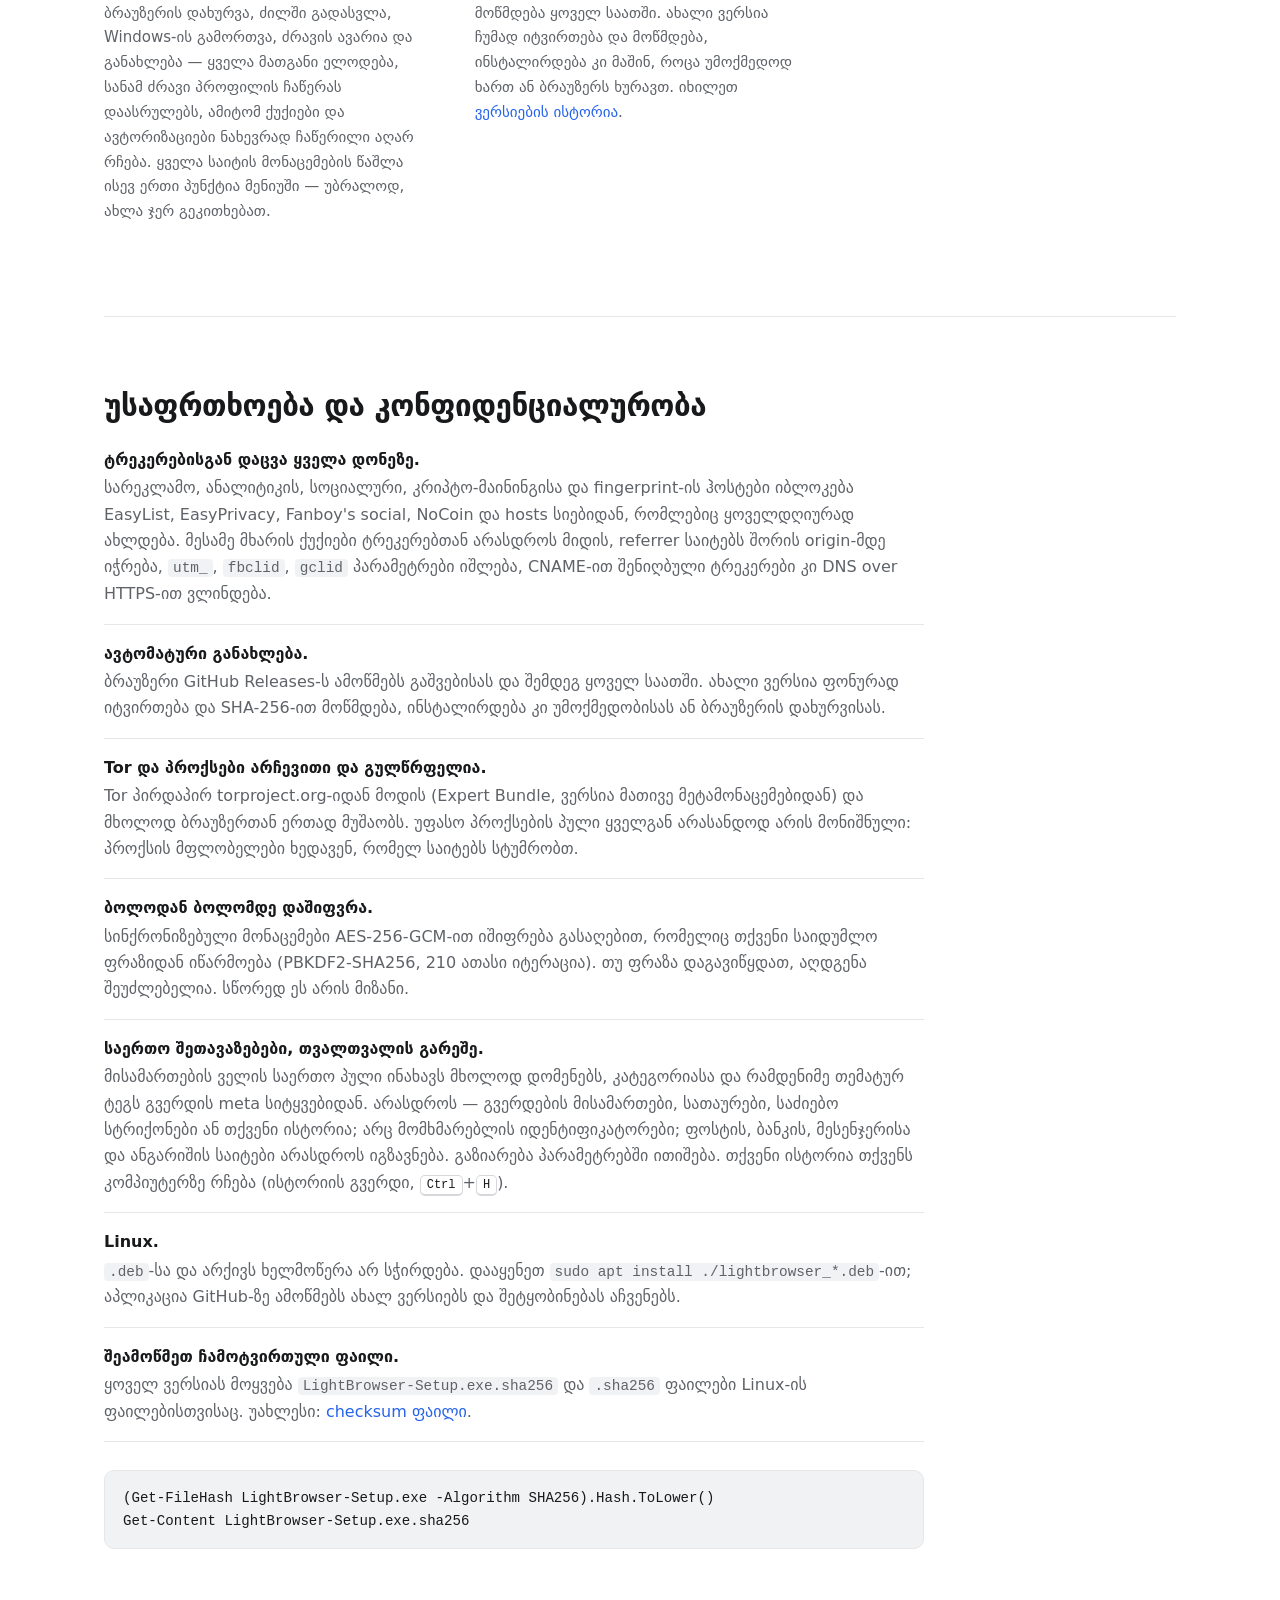
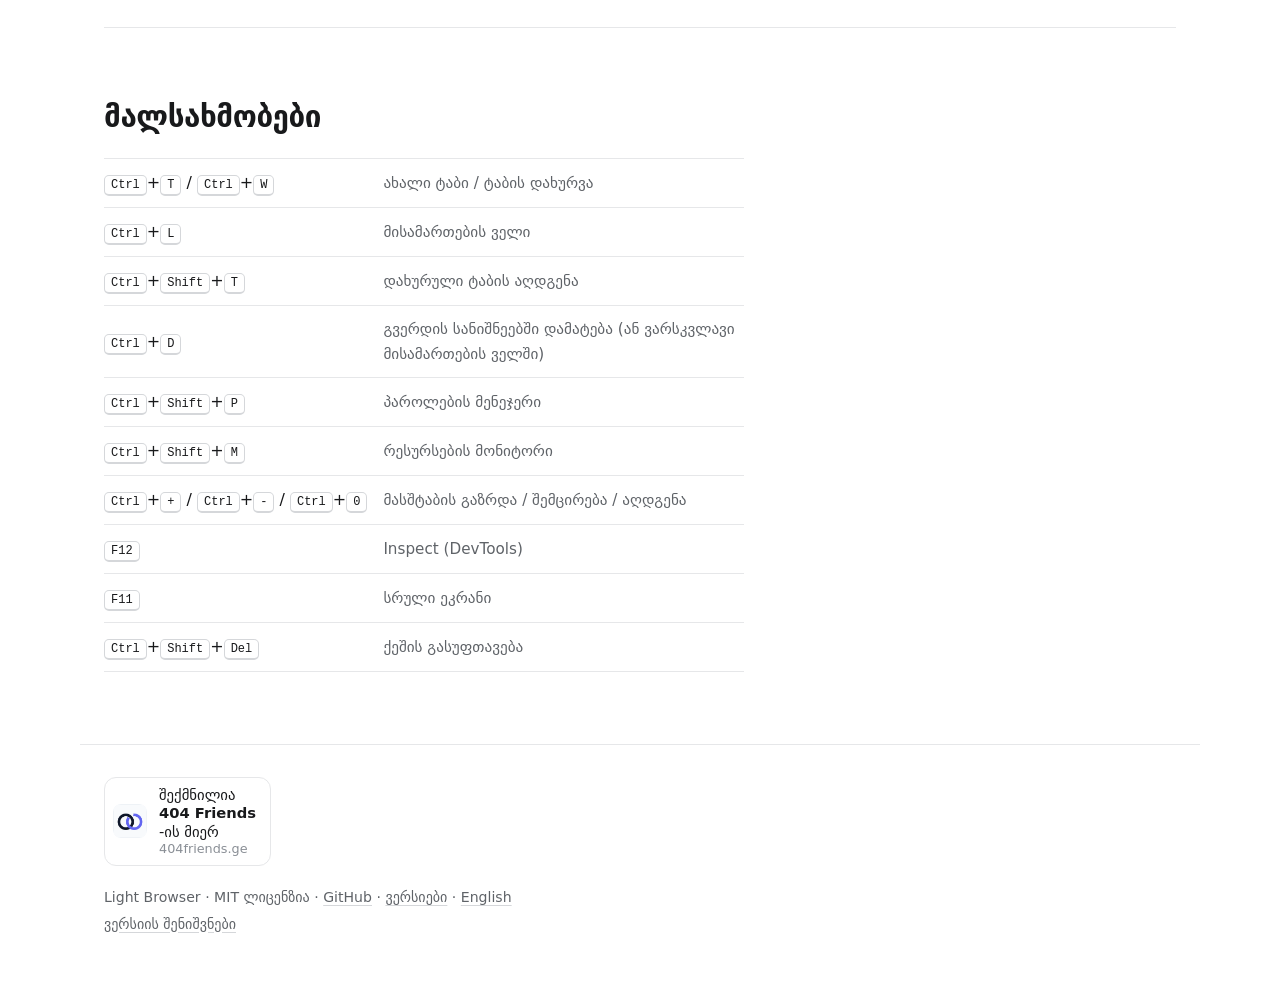
==== commit 994f74ad: "docs: web store, device bar, dark-only (EN/KA)" ====
--- a/ka/index.html
+++ b/ka/index.html
@@ -126,18 +126,18 @@
         <article><h3>მისამართი თავად სრულდება</h3><p>აკრიფეთ <code>you</code> და ველი თავად ავსებს <code>youtube.com</code>-ს, შემოთავაზებული ნაწილი მონიშნულია: Enter პირდაპირ გადაგიყვანთ, შემდეგი ასო შეაცვლის, Backspace კი წაშლის. შევსება ეყრდნობა იმ საიტებს, რომლებსაც ნამდვილად ხსნით — ისტორია, სანიშნეები, მიმდინარე სესია — და საზიარო პულიდან; არასოდეს — მისამართის შუაგიდან ან წაშლისას.</p></article>
         <article><h3>ჭკვიანი მისამართების ველი</h3><p>დახარისხებული შეთავაზებები თქვენი სანიშნეებიდან და ისტორიიდან, პლუს პოპულარული საიტები და გვერდები, რომლებსაც Light Browser-ის სხვა მომხმარებლები სტუმრობენ — დაჯგუფებული ტიპის მიხედვით: ვიდეო, მუსიკა, დეველოპმენტი, სიახლეები და სხვა. აირჩიეთ დაწკაპუნებით ან ისრებით.</p></article>
         <article><h3>ტაბების დაძინება და ღრმა ძილი</h3><p>ფონური ტაბები 30 წამში ჩერდება და 10 წუთი უმოქმედობის შემდეგ მეხსიერებიდან იტვირთება. ჩაკეცეთ ფანჯარა რამდენიმე წუთით და მთელი ძრავი ითიშება — რჩება მხოლოდ რამდენიმე MB. აუდიოს ან ვიდეოს დაკვრისას არაფერი ჩერდება: ჩაკეცეთ ფანჯარა YouTube-ით ან მუსიკით და დაკვრა გაგრძელდება. ფონურ ტაბში გახსნილი გვერდი სურათებსა და ავტომატურ დაკვრას მანამ იკავებს, სანამ მას არ შეხედავთ, ხოლო ვებ-აპლიკაციები, მაგალითად Gmail, მაინც ბოლომდე იტვირთება.</p></article>
-        <article><h3>თეთრი ციმციმის გარეშე</h3><p>გვერდის ჩატვირთვისა თუ გადამისამართებისას ცარიელი ხედი ბრაუზერის საკუთარ მუქ ნაცრისფერს ინარჩუნებს და თეთრად არ აციმციმდება — როგორც ღია, ისე მუქ თემაში. ⋮ მენიუ და მარჯვენა ღილაკის ყველა მენიუც მუქია.</p></article>
-        <article><h3>ძრავის ჩამრთველები</h3><p>პარამეტრებში არის Engine განყოფილება, რომელიც ბრაუზერის ქვეშ მომუშავე Chromium ძრავს არეგულირებს: GPU რასტერიზაცია, zero-copy, პარალელური ჩამოტვირთვები, მყისიერი სქროლი, გამორთული HTTP/3, გამორთული აპარატული ვიდეოდეკოდირება, ავტოდაკვრის ბლოკირება, ასევე კონფიდენციალურობის ჩამრთველები, რომლებიც ბმულების ping-ებს აჩერებს, Privacy Sandbox-ის სარეკლამო API-ებს თიშავს და WebRTC-საც თქვენი პროქსის გავლით ატარებს. გამოცდილ მომხმარებლებს საკუთარი Chromium ფლაგების დამატებაც შეუძლიათ. ცვლილებები ძალაში შედის Restart-ზე ერთი დაწკაპუნების შემდეგ.</p></article>
+        <article><h3>თეთრი ციმციმის გარეშე</h3><p>გვერდის ჩატვირთვისა თუ გადამისამართებისას ცარიელი ხედი ბრაუზერის საკუთარ მუქ ნაცრისფერს ინარჩუნებს და თეთრად არ აციმციმდება. ⋮ მენიუ და მარჯვენა ღილაკის ყველა მენიუც მუქია.</p></article>
+        <article><h3>ძრავის ჩამრთველები</h3><p>პარამეტრებში არის Engine განყოფილება, რომელიც ბრაუზერის ქვეშ მომუშავე Chromium ძრავს არეგულირებს. რეკომენდებული ჩამრთველები თავიდანვე ჩართულია: GPU რასტერიზაცია, zero-copy, პარალელური ჩამოტვირთვები, ბმულების ping-ების გარეშე და Privacy Sandbox-ის სარეკლამო API-ების გარეშე. მყისიერი სქროლი, გამორთული HTTP/3, გამორთული აპარატული ვიდეოდეკოდირება, ავტოდაკვრის ბლოკირება და მკაცრი WebRTC საჭიროებისამებრ ირთვება, გამოცდილ მომხმარებლებს კი საკუთარი Chromium ფლაგების დამატებაც შეუძლიათ. ცვლილებები ძალაში შედის Restart-ზე ერთი დაწკაპუნების შემდეგ.</p></article>
         <article><h3>ყველაფრის იმპორტი</h3><p>სანიშნეები, ისტორია, შენახული პაროლები და ავტოშევსება Chrome, Edge, Brave, Opera, Vivaldi და Firefox-იდან. Firefox-ის პაროლები მისივე გასაღებების საცავით იშიფრება. Opera GX, Yandex და ამ ბრაუზერების Beta/Developer ვერსიებიც იკითხება.</p></article>
         <article><h3>დაშიფრული სინქრონიზაცია</h3><p>სანიშნეები და პაროლები მოწყობილობებს შორის სინქრონდება. იშიფრება თქვენს კომპიუტერზე თქვენივე საიდუმლო ფრაზით. სერვერი მხოლოდ დაშიფრულ მონაცემებს ხედავს.</p></article>
         <article><h3>პაროლების მენეჯერი</h3><p>შენახული პაროლები ერთ ადგილას: ძებნა, დახარისხება, ჯგუფური მონიშვნა და წაშლა, ადგილზევე რედაქტირება, დუბლიკატების აღნიშვნა, კოპირება და ძლიერი პაროლების გენერაცია. იმპორტი ყველა პაროლს ინახავს, ერთი საიტის ორ ჩანაწერსაც კი. ავტოშევსება თავად შეგიყვანთ, ხოლო სახელებს, მისამართებსა და ელფოსტას საკუთარი ავტოშევსების გვერდი აქვს. თუ ერთი საიტისთვის რამდენიმე ანგარიში გაქვთ შენახული, ივსება ის, რომლითაც ბოლოს შეხვედით, დანარჩენი კი სიაში გეთავაზებათ — არჩევანი თქვენია. სია მუშაობს მკაცრ ავტორიზაციის გვერდებზეც, Google-ის ჩათვლით, და იქ, სადაც ჯერ მისამართს ითხოვენ, ელფოსტის ველზე გამოდის.</p></article>
         <article><h3>ჩამოტვირთვები სიჩქარითა და დარჩენილი დროით</h3><p>ჩამოტვირთვების გვერდი ყველა მიმდინარე ფაილისთვის აჩვენებს მიმდინარე სიჩქარეს და დარჩენილ დროს. ცარიელი ტაბიდან დაწყებული ჩამოტვირთვა ტაბის გაქრობის შემდეგაც გრძელდება.</p></article>
         <article><h3>ტაბები, რომლებიც მეტს აჩვენებენ</h3><p>თითოეულ ტაბს საიტის ხატულა აქვს, დახურვის ღილაკი მხოლოდ აქტიურ ან კურსორქვეშა ტაბზე ჩანს და დაწკაპებამდე ინათება, ხოლო ტაბების ზოლზე გადატანილი მონიშნული ტექსტი ან ბმული ახალ ტაბში იხსნება. ზოლი ზემოთ რჩება, სანამ თავად არ ჩართავთ გვერდით სიას: პარამეტრებში აირჩიეთ ან ყოველთვის, ან ტაბების რაოდენობა, რომლის შემდეგაც გვერდით გადავა. შუა ღილაკით ან Ctrl-ით დაწკაპუნებისას ბმული იხსნება ფონზე, გვერდი კი იქვე რჩება. ტაბის გადაადგილებისას იგი კურსორს მიყვება; ზოლიდან გამოტანისას კი მოძრავ ასლად იქცევა და შეგიძლიათ ცალკე ფანჯარაში ჩააგდოთ.</p></article>
         <article><h3>რესურსების მონიტორი</h3><p>ნახეთ CPU-ს, მეხსიერების, GPU-სა და GPU-მეხსიერების გამოყენება პროცესების მიხედვით და დააწესეთ მეხსიერების ლიმიტი, რომლის გადაჭარბებისას ფონური ტაბები ჩერდება.</p></article>
-        <article><h3>მუქი რეჟიმი ყველა საიტზე</h3><p>ერთი ჩამრთველი მენიუში <strong>Theme</strong>-ის ქვეშ ან პარამეტრებში, და საიტები, რომლებსაც მუქი თემა არ აქვთ, დახატვისასვე მუქდება — სურათებსა და ვიდეოს კი ნამდვილი ფერები რჩება. ყველა გახსნილი ტაბი მაშინვე იცვლება, განახლებისა და გადატვირთვის გარეშე.</p></article>
-        <article><h3>ღია და მუქი თემა</h3><p>მიჰყვება Windows-ის თემას, ან დააფიქსირეთ ღია ან მუქი. მთელი ფანჯარა იცვლება, სათაურის ზოლის ჩათვლით.</p></article>
+        <article><h3>მუქი რეჟიმი ყველა საიტზე</h3><p>ერთი ჩამრთველი ⋮ მენიუში ან პარამეტრებში, და საიტები, რომლებსაც მუქი თემა არ აქვთ, დახატვისასვე მუქდება — სურათებსა და ვიდეოს კი ნამდვილი ფერები რჩება. ყველა გახსნილი ტაბი მაშინვე იცვლება, განახლებისა და გადატვირთვის გარეშე.</p></article>
+        <article><h3>ყველგან მუქი</h3><p>Light Browser ყველგან მუქია: ფანჯარა და სათაურის ზოლი, ყველა მენიუ და მისი საკუთარი გვერდები — პარამეტრები, ისტორია, ჩამოტვირთვები. საიტებს ეცნობებათ, რომ მუქი გირჩევნიათ, ამიტომ მუქი თემის მქონე საიტები მას იყენებენ.</p></article>
         <article><h3>დეველოპერებისთვის</h3><p>სრული Chromium DevTools <kbd>F12</kbd>-ით ან მარჯვენა დაწკაპუნებით → Inspect. Google-ის ძებნა პირდაპირ მისამართების ველიდან. Cloudflare DNS over HTTPS ნაგულისხმევად.</p></article>
-        <article><h3>რესპონსიული ხედი</h3><p>ტელეფონის ღილაკი <code>{ }</code>-ის გვერდით ნებისმიერ გვერდს ტელეფონის, პლანშეტის ან ლეპტოპის ზომაზე აჩვენებს: iPhone, Pixel, Galaxy, iPad და სხვა, შეხებით მართვითა და შემობრუნების შესაძლებლობით, ფანჯრის ზომაზე მორგებულად. მოსახერხებელია განლაგების შესამოწმებლად DevTools-ის გახსნის გარეშე.</p></article>
+        <article><h3>რესპონსიული ხედი</h3><p>ტელეფონის ღილაკი <code>{ }</code>-ის გვერდით ხსნის მოწყობილობების ზოლს, როგორც Chrome-ის DevTools-ში: აირჩიეთ iPhone, Pixel, Galaxy, iPad ან ლეპტოპი, ან Responsive და ჩაწერეთ ნებისმიერი სიგანე × სიმაღლე. გვერდი ამ ზომით, ცენტრში და ფანჯარაზე მორგებულად ჩანს, შეხებით მართვითა და შემობრუნების ღილაკით.</p></article>
         <article><h3>Privacy Engine: შვიდი დონე</h3><p>Normal, Private, Shadow, Mask, Ghost, Disposable, Ghost Internet. აირჩიეთ დონე ახალი ტაბებისთვის ან გახსენით ნებისმიერი ტაბი კონკრეტულ დონეზე. ინკოგნიტო ისტორიას მალავს; Ghost ბრაუზერის იდენტობას მალავს.</p></article>
         <article><h3>Shadow და Ghost</h3><p>Shadow თითოეულ საიტს საკუთარ იზოლირებულ გარემოს აძლევს, ასე რომ საიტები ერთმანეთს ვერ ხედავენ. Ghost ყოველ ტაბს ახალ დროებით იდენტობას ამატებს (<code>GHOST #A71F</code>), რომელიც ტაბის დახურვისას ქრება.</p></article>
         <article><h3>Mask: ერთი სტანდარტული მოწყობილობა</h3><p>Canvas, WebGL, აუდიო, შრიფტები, ეკრანი, CPU, მეხსიერება, დროის სარტყელი, WebRTC და client hints სტანდარტიზებულია და არა შემთხვევითი, რათა ნიღბიანი მომხმარებლები ერთმანეთს ჰგავდნენ.</p></article>
@@ -146,7 +146,7 @@
         <article><h3>IP-ის დამალვა: ჩაშენებული Tor</h3><p>ერთი დაწკაპუნებით Tor ჩამოიტვირთება torproject.org-იდან და ყველა ტაბი მასში გაივლის. ახალი წრედი მოთხოვნისთანავე, სტატუსი ხელსაწყოთა ზოლში. ანონიმური, უფასო, მოხალისეების ქსელი; უფრო ნელია და ზოგი საიტი ბლოკავს.</p></article>
         <article><h3>უფასო პროქსების პული</h3><p>საჯარო პროქსების სიები ავტომატურად იტვირთება, მოწმდება და იცვლება; იმარჯვებს ყველაზე სწრაფი. განზრახ არის მონიშნული როგორც არასანდო: მათ უცხო ადამიანები მართავენ, ამიტომ გამოიყენეთ მხოლოდ ჩვეულებრივი დათვალიერებისთვის, არასდროს ავტორიზაციისთვის. ან შეიყვანეთ საკუთარი პროქსი.</p></article>
         <article><h3>ტაბების გადაადგილება</h3><p>გადაათრიეთ ტაბები რიგის შესაცვლელად, ან გამოათრიეთ ზოლიდან, რომ ცალკე ფანჯარაში გაიხსნას. კონფიდენციალურობის ყოველ დონეს თავისი ფერი აქვს, რომელიც ტაბზე პატარა ნიშნად ჩანს.</p></article>
-        <article><h3>გაფართოებები</h3><p>ჩატვირთეთ Chrome-ის სტილის გაფართოებები საქაღალდიდან, <code>.zip</code>-იდან ან <code>.crx</code>-იდან. თითოეული თავის CPU-სა და მეხსიერებას რეალურ დროში აჩვენებს მწვანე, ყვითელი ან წითელი ფერით გაფართოებებისა და რესურსების გვერდებზე, ასე რომ მძიმე გაფართოება ვერ დაიმალება.</p></article>
+        <article><h3>გაფართოებები და Chrome Web Store</h3><p>გახსენით ნებისმიერი გაფართოება Chrome Web Store-ში და დააჭირეთ <strong>Add to Light Browser</strong>-ს: ის Google-იდან ჩამოიტვირთება და თქვენი დადასტურების შემდეგ დაყენდება. გაფართოებები ასევე იტვირთება საქაღალდიდან, <code>.zip</code>-იდან ან <code>.crx</code>-იდან. თითოეული თავის CPU-სა და მეხსიერებას რეალურ დროში აჩვენებს მწვანე, ყვითელი ან წითელი ფერით გაფართოებებისა და რესურსების გვერდებზე, ასე რომ მძიმე გაფართოება ვერ დაიმალება.</p></article>
         <article><h3>პაროლების სწორად შენახვა</h3><p>წარმატებული ავტორიზაციის შემდეგ პატარა ზოლი გთავაზობთ პაროლის შენახვას ან განახლებას. არაფერი ინახება თქვენი თანხმობის გარეშე, ხოლო „არასდროს ამ საიტისთვის“ იმახსოვრება.</p></article>
         <article><h3>ვინ არის ამ გვერდზე</h3><p>ხელსაწყოთა ზოლის ღილაკი ითვლის მესამე მხარეებს მიმდინარე გვერდზე. დააწკაპუნეთ და ტრეკერების ხე პირდაპირ მის ქვეშ გამოჩნდება: წითელი დაბლოკილი, მწვანე დაშვებული სერვისი, ნაცრისფერი ჩვეულებრივი მესამე მხარე.</p></article>
         <article><h3>ძიება პირდაპირ გვერდიდან</h3><p>მონიშნეთ ნებისმიერი ტექსტი და მარჯვენა დაწკაპუნებით მოძებნეთ Google-ში. სურათზე მარჯვენა დაწკაპუნებით მოძებნეთ Google Lens-ით. ორივე ახალ ტაბში იხსნება.</p></article>
@@ -154,7 +154,7 @@
         <article><h3>იქიდან აგრძელებს, სადაც გაჩერდით</h3><p>ბოლო სესია მძინარე ჩანაცვლებებად ბრუნდება. მხოლოდ ის ტაბი იტვირთება, რომელსაც უყურებთ — გაშვება ერთი გვერდი ღირს, არა ოცი.</p></article>
         <article><h3>ძებნა თქვენებურად</h3><p>Google, Bing, DuckDuckGo, Brave, Yandex, Ecosia ან საკუთარი ძრავი. საკვანძო სიტყვები პირდაპირ საიტზე გადაგიყვანთ: <kbd>yt lofi</kbd>, <kbd>w rust</kbd>, <kbd>ge ამინდი</kbd>.</p></article>
         <article><h3>ძებნა გვერდზე, ჩამოტვირთვები, ნებართვები</h3><p>ძებნა გვერდზე დამთხვევების მრიცხველით, ჩამოტვირთვების მენეჯერი პაუზითა და გაგრძელებით, საიტების ნებართვები, რომლებსაც ერთხელ წყვეტთ და პარამეტრებში აუქმებთ.</p></article>
-        <article><h3>პარამეტრების გვერდი და პირველი გაშვების ოსტატი</h3><p>ყველა პარამეტრი ერთ გვერდზე (<kbd>Ctrl</kbd>+<kbd>,</kbd>). ოთხსაფეხურიანი მისალმება ირჩევს თემას, თქვენი კომპიუტერისთვის მორგებულ RAM ლიმიტს, საძიებო სისტემასა და იმპორტს.</p></article>
+        <article><h3>პარამეტრების გვერდი და პირველი გაშვების ოსტატი</h3><p>ყველა პარამეტრი ერთ გვერდზე (<kbd>Ctrl</kbd>+<kbd>,</kbd>), მეხსიერებისა და ძრავის პარამეტრები კი უკვე მორგებულია: RAM ლიმიტი თავიდან კომპიუტერის მეხსიერების 40%-ია. სამსაფეხურიანი მისალმება ამ ლიმიტს ადასტურებს, საძიებო სისტემას ირჩევს და ძველი ბრაუზერიდან იმპორტს აკეთებს.</p></article>
         <article><h3>უძლებს ავარიებს</h3><p>მკვდარი გვერდი ცარიელი ტაბის ნაცვლად გადატვირთვის ღილაკს აჩვენებს, გაჭედილი მონიშნულია, ძრავის დაცემისას კი ბრაუზერი მას თავად აღადგენს და ტაბს ხელახლა ტვირთავს.</p></article>
         <article><h3>შესული რჩებით</h3><p>ბრაუზერის დახურვა, ძილში გადასვლა, Windows-ის გამორთვა, ძრავის ავარია და განახლება — ყველა მათგანი ელოდება, სანამ ძრავი პროფილის ჩაწერას დაასრულებს, ამიტომ ქუქიები და ავტორიზაციები ნახევრად ჩაწერილი აღარ რჩება. ყველა საიტის მონაცემების წაშლა ისევ ერთი პუნქტია მენიუში — უბრალოდ, ახლა ჯერ გეკითხებათ.</p></article>
         <article><h3>ავტომატური განახლება ფონურად</h3><p>მოწმდება ყოველ საათში. ახალი ვერსია ჩუმად იტვირთება და მოწმდება, ინსტალირდება კი მაშინ, როცა უმოქმედოდ ხართ ან ბრაუზერს ხურავთ. იხილეთ <a href="/ka/releases/">ვერსიების ისტორია</a>.</p></article>
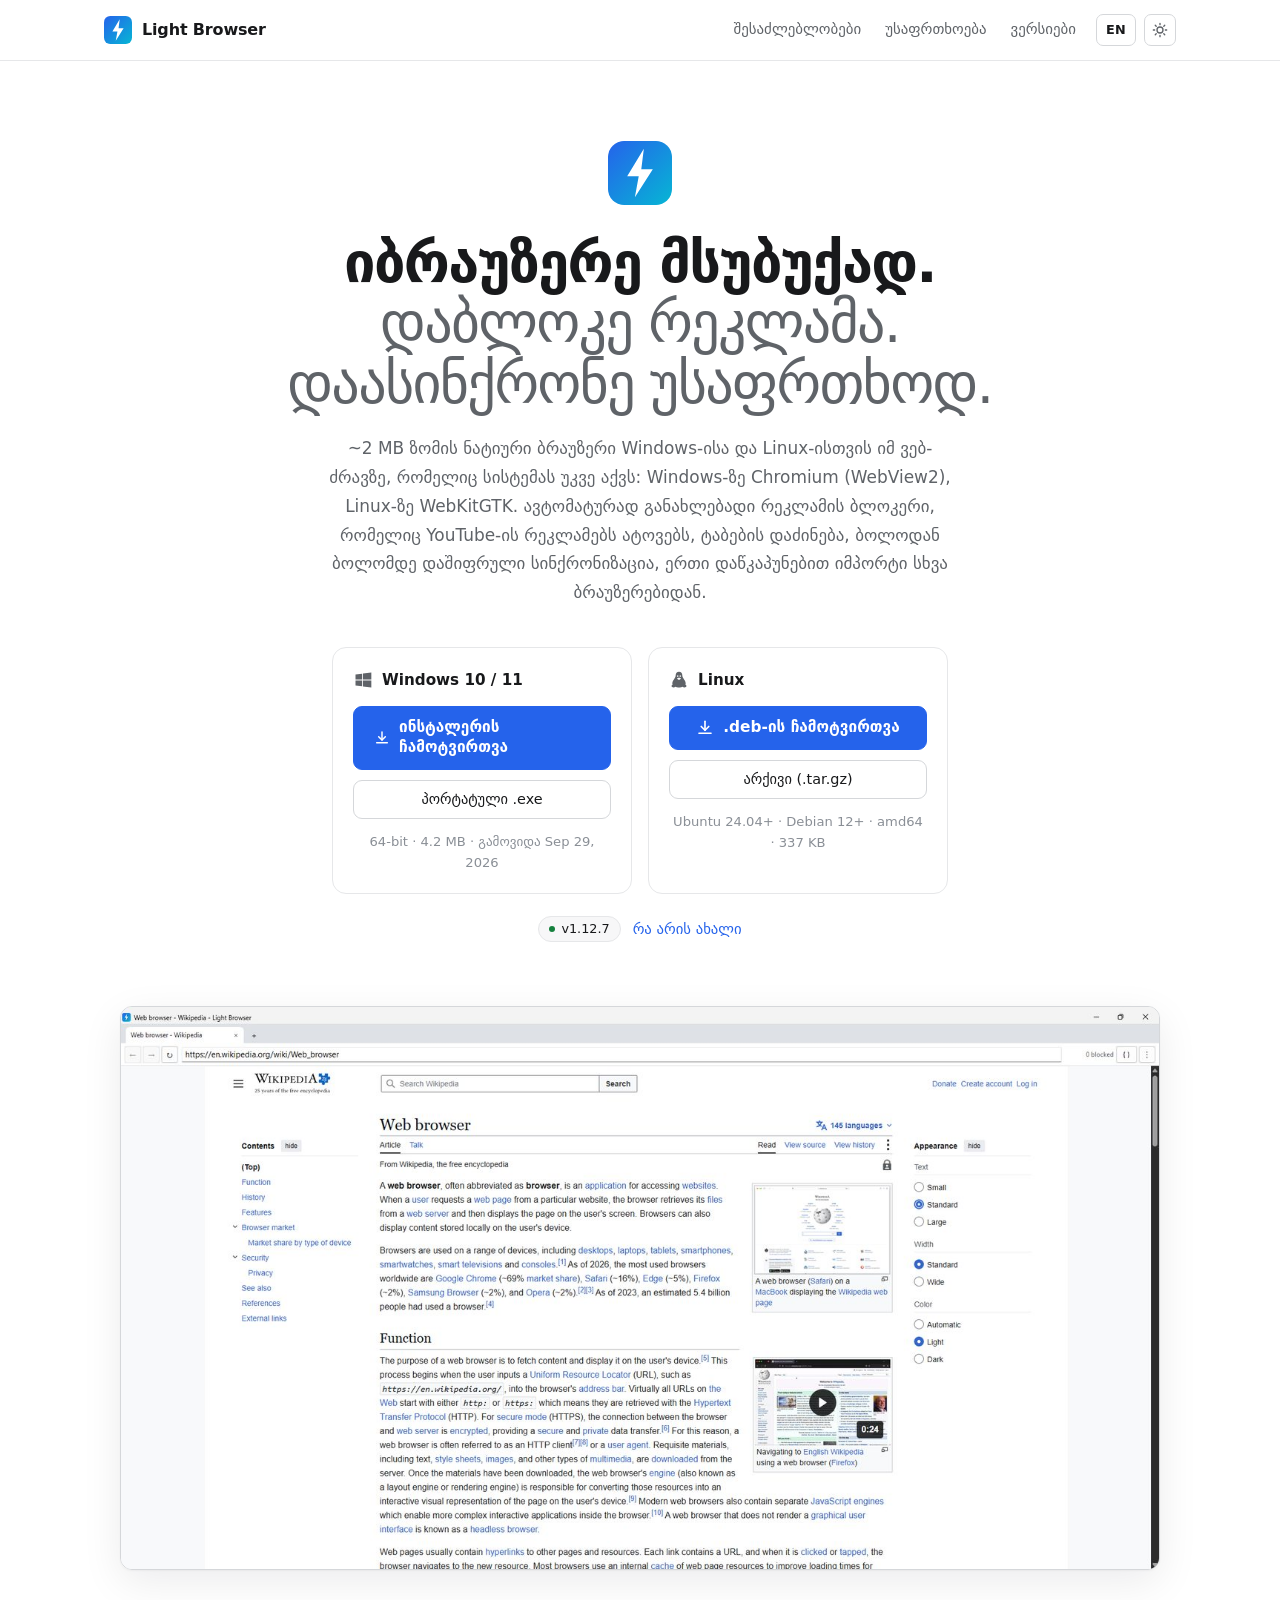
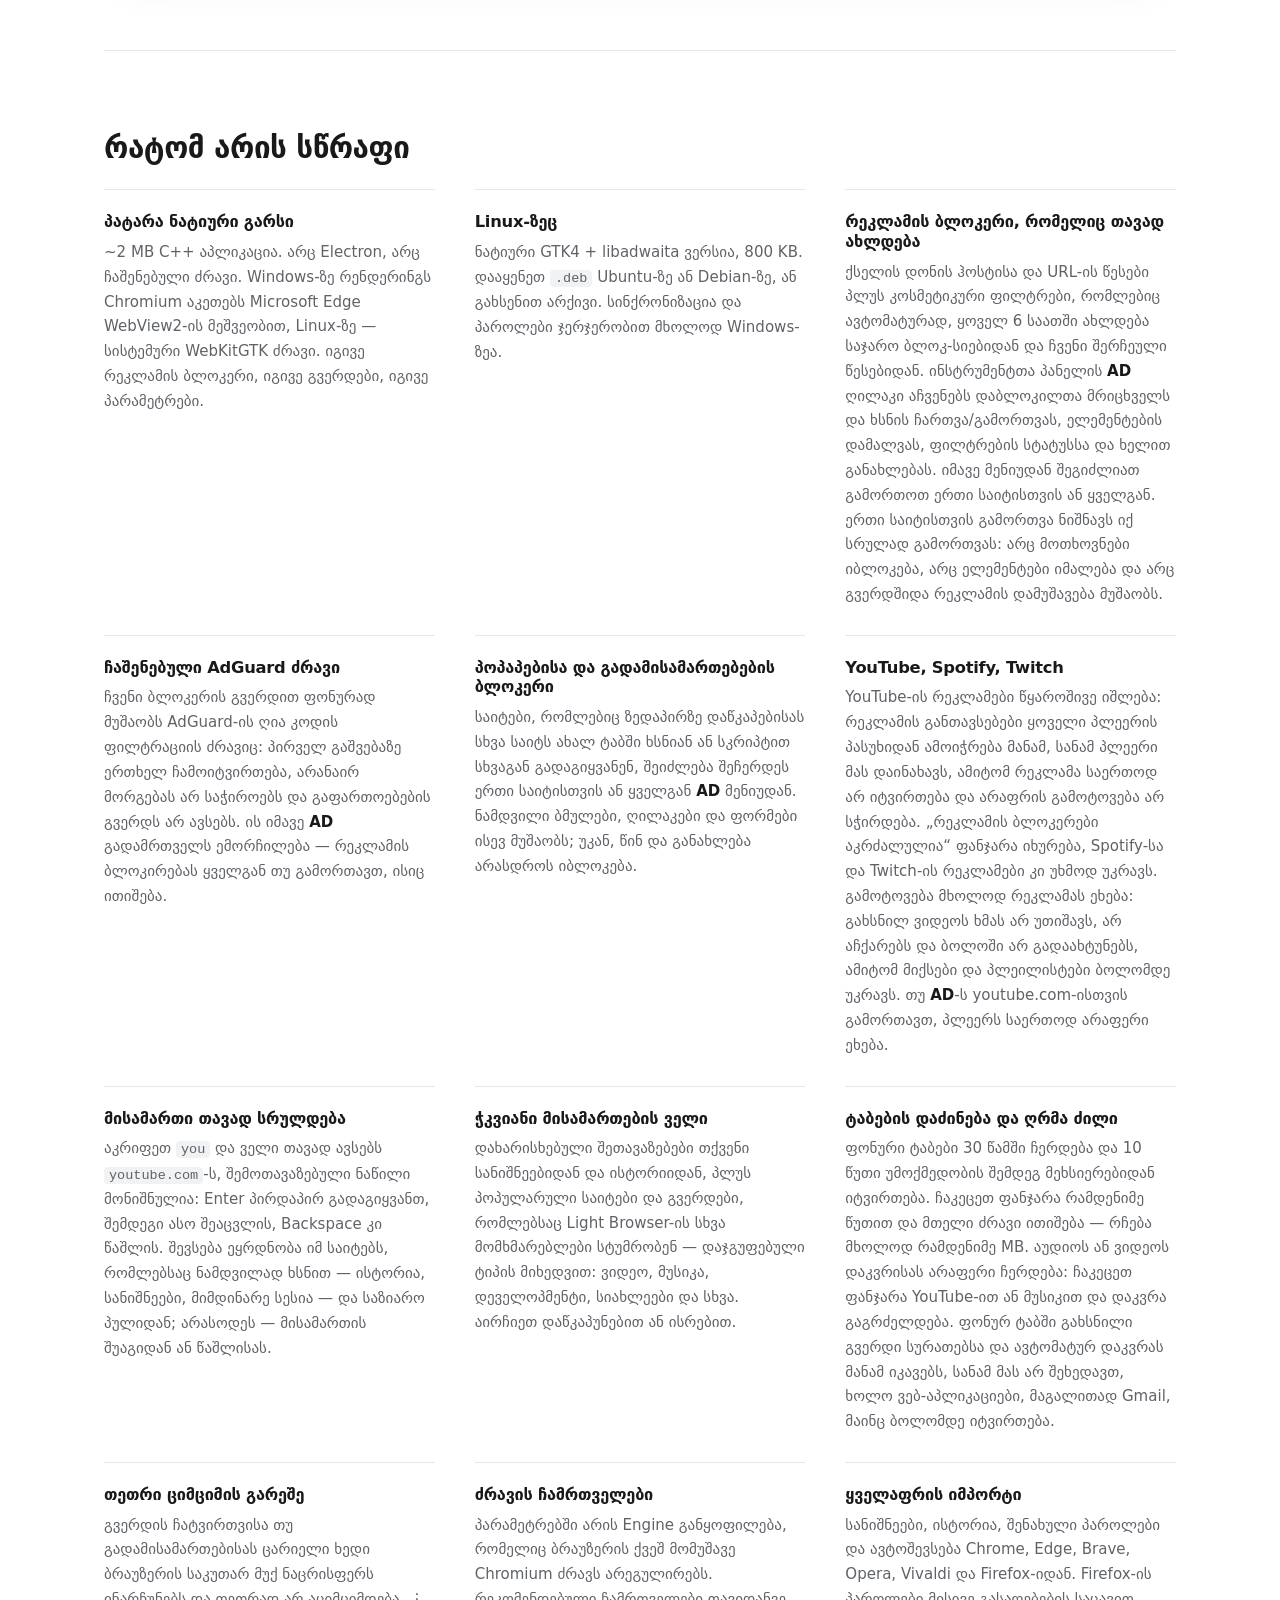
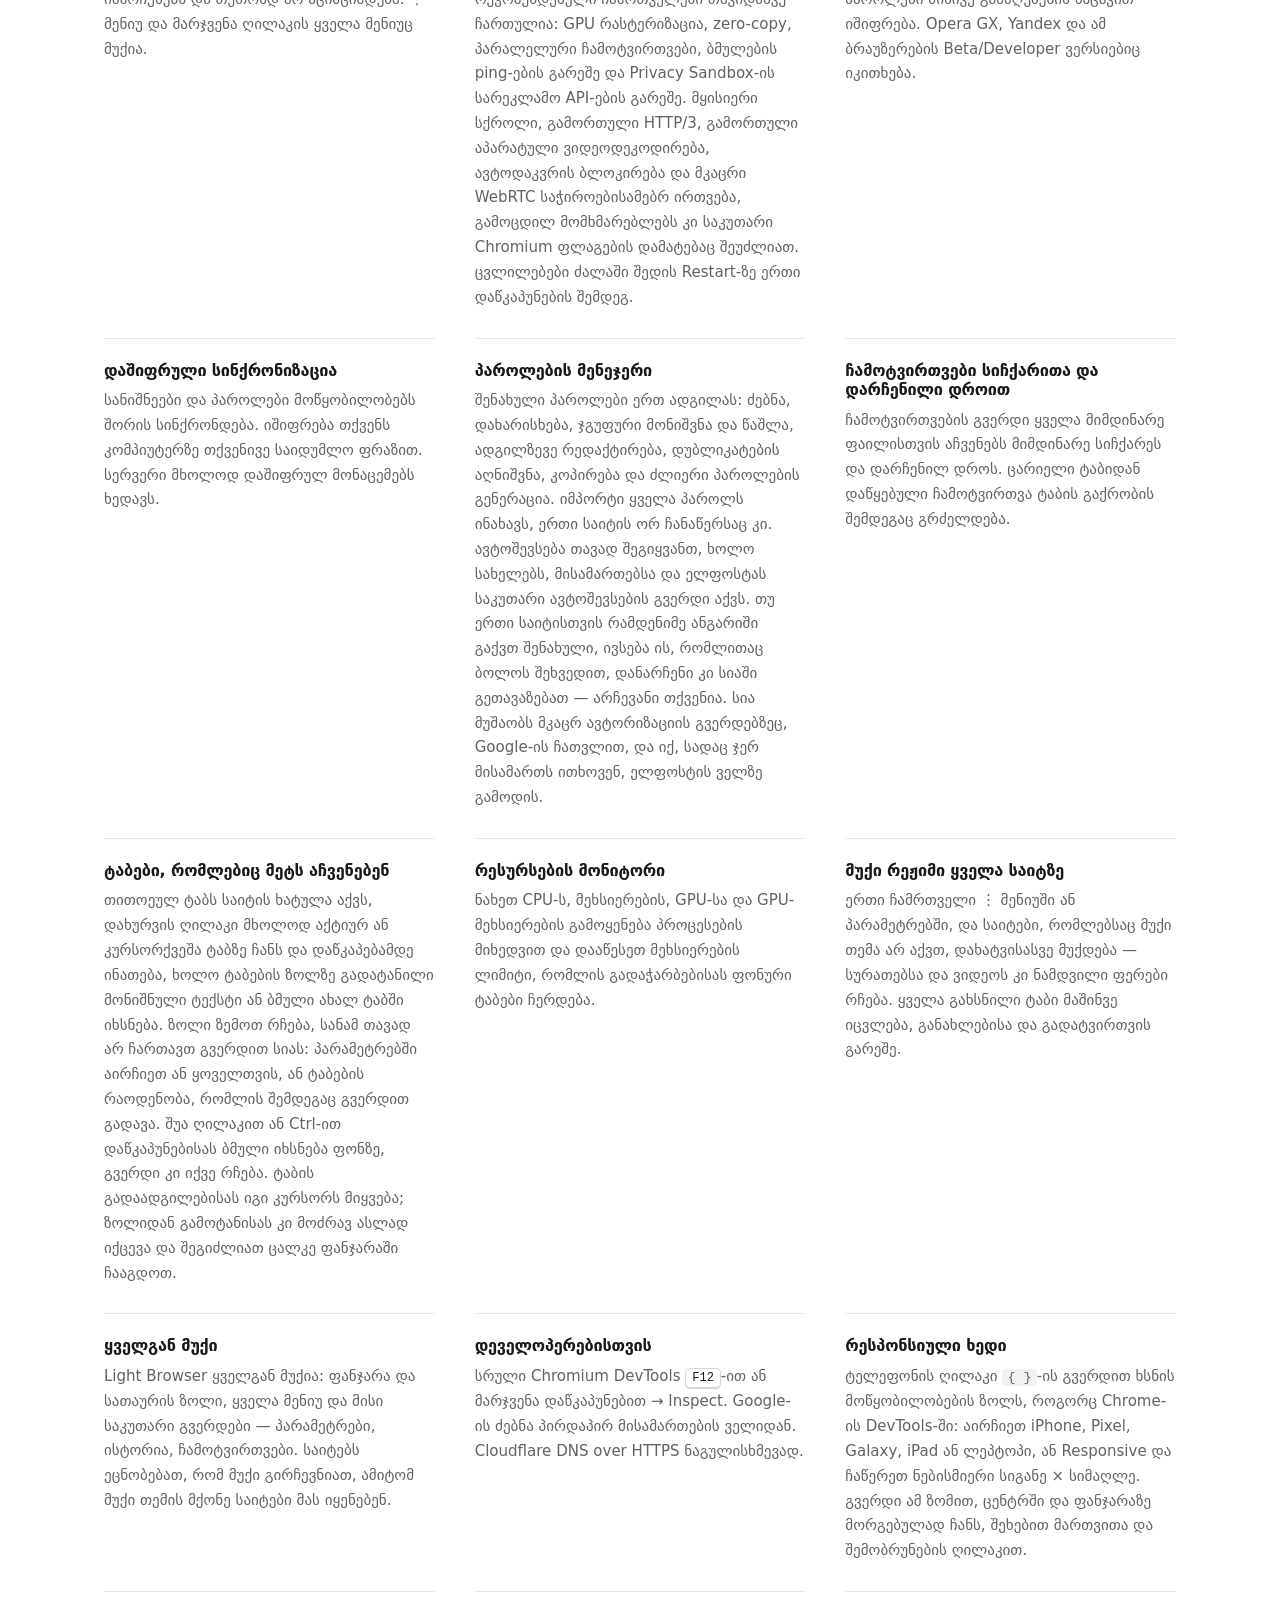
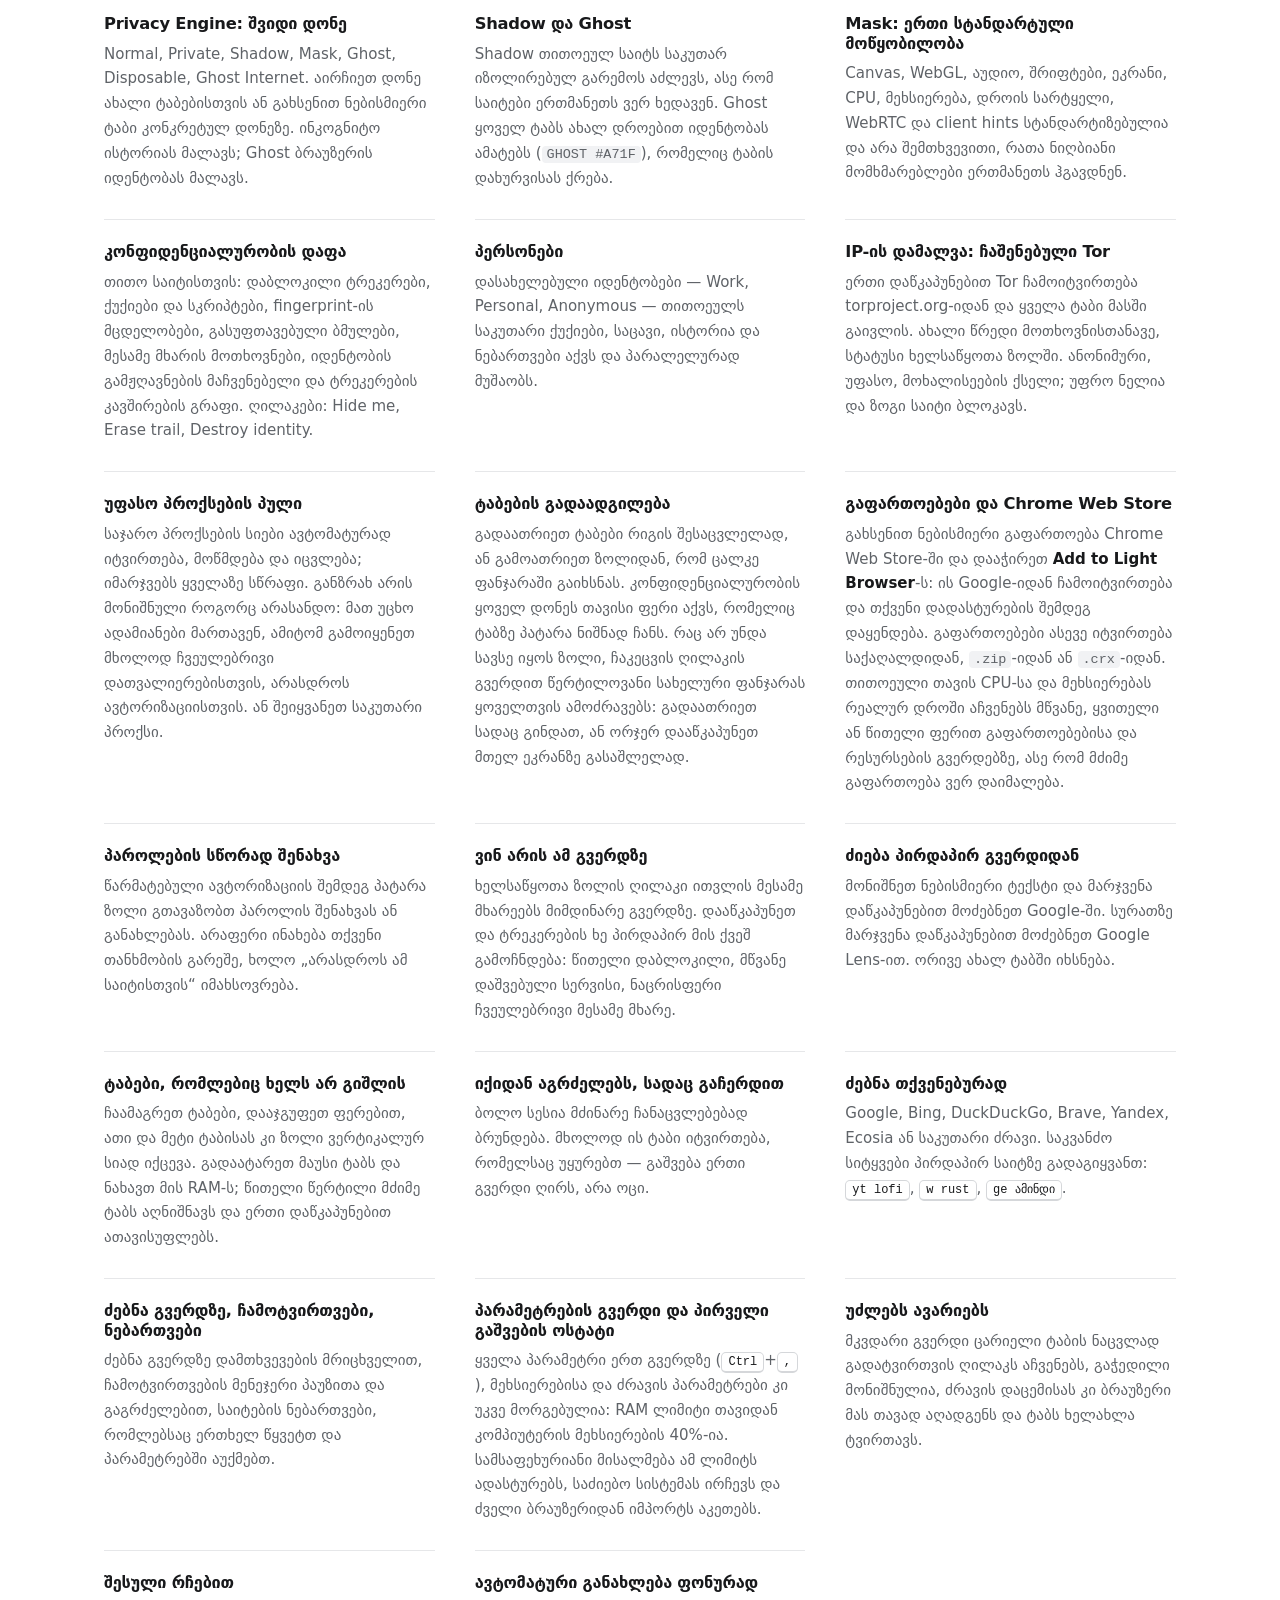
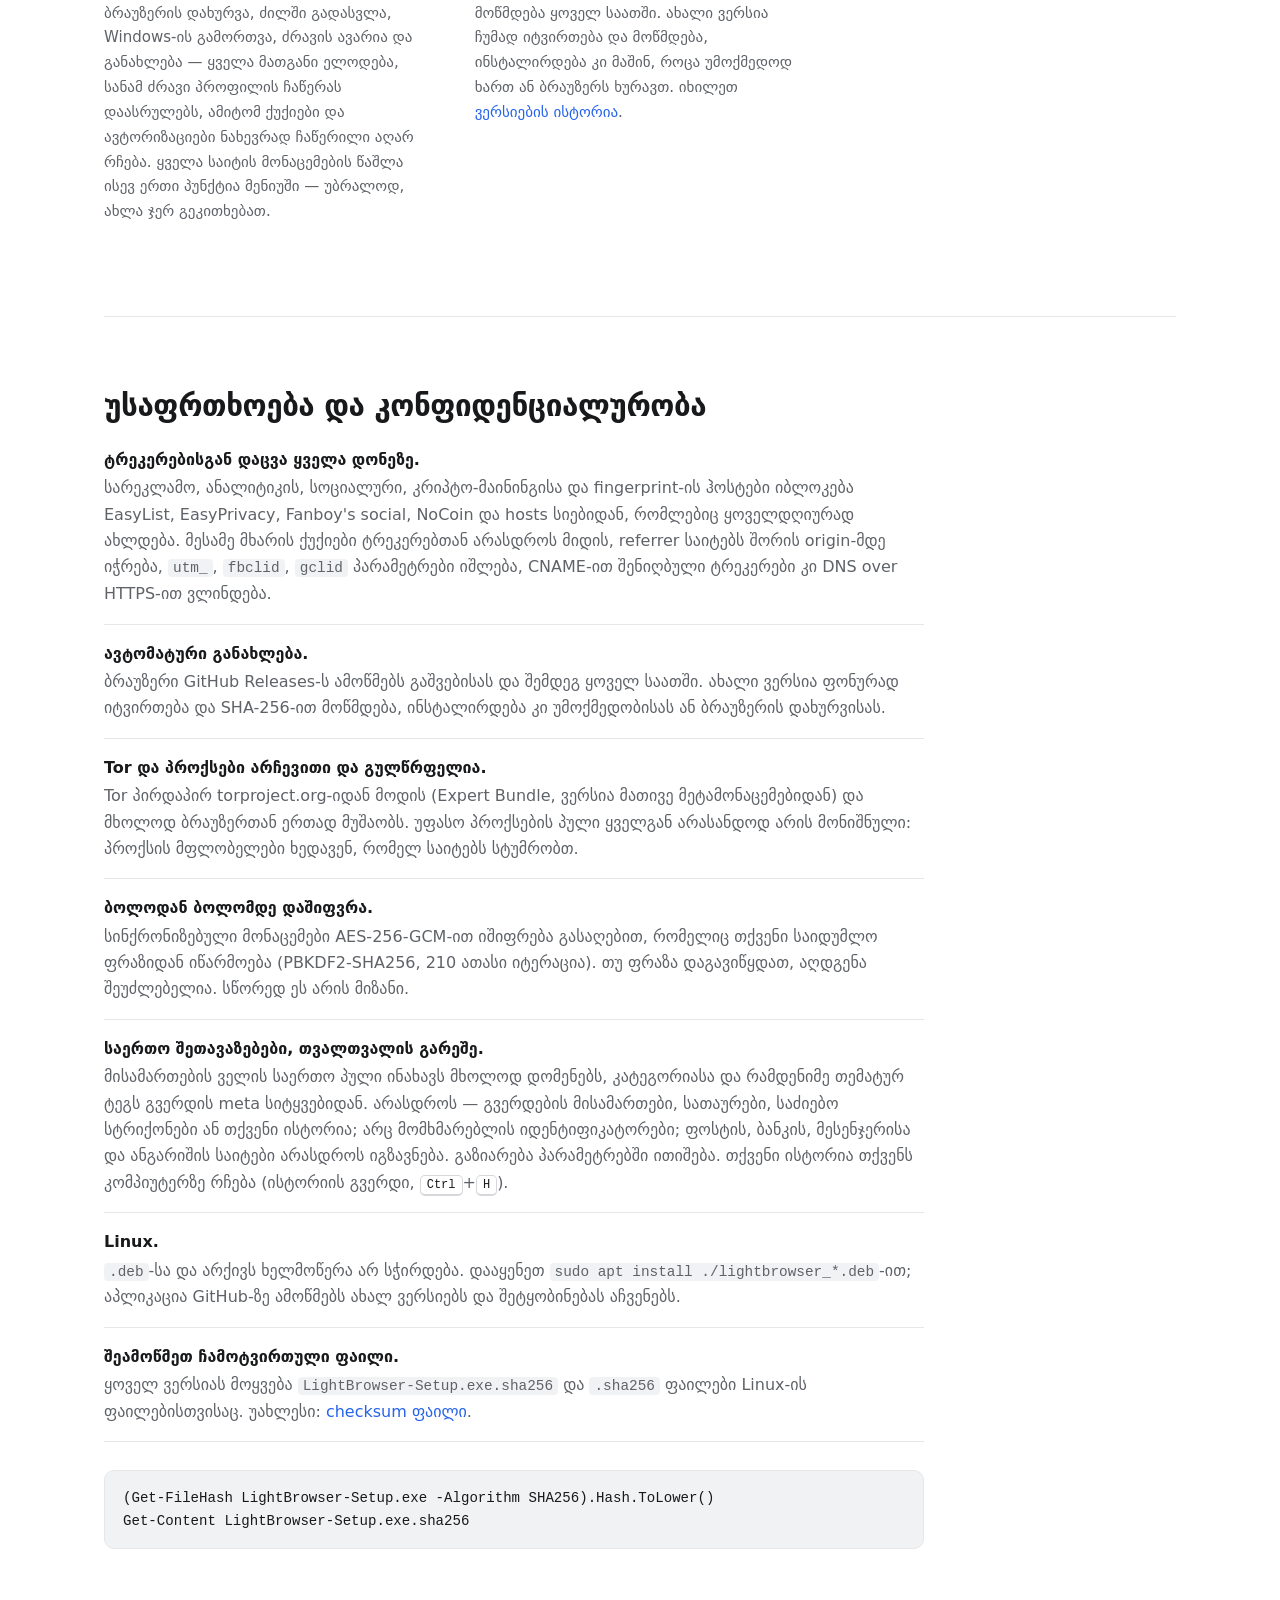
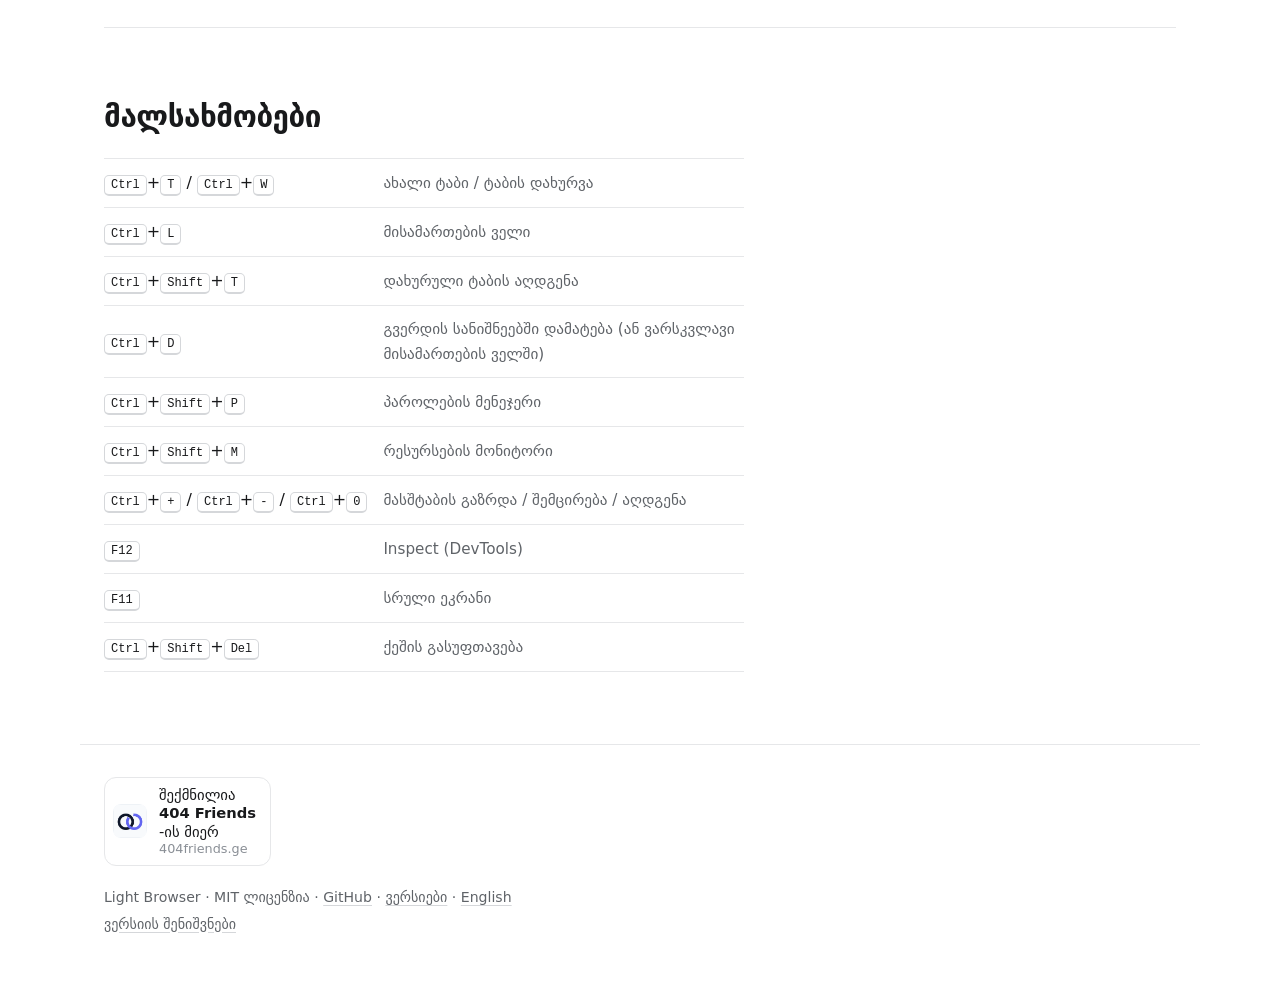
==== commit 519aac08: "docs: title bar move grip (EN/KA)" ====
--- a/ka/index.html
+++ b/ka/index.html
@@ -145,7 +145,7 @@
         <article><h3>პერსონები</h3><p>დასახელებული იდენტობები — Work, Personal, Anonymous — თითოეულს საკუთარი ქუქიები, საცავი, ისტორია და ნებართვები აქვს და პარალელურად მუშაობს.</p></article>
         <article><h3>IP-ის დამალვა: ჩაშენებული Tor</h3><p>ერთი დაწკაპუნებით Tor ჩამოიტვირთება torproject.org-იდან და ყველა ტაბი მასში გაივლის. ახალი წრედი მოთხოვნისთანავე, სტატუსი ხელსაწყოთა ზოლში. ანონიმური, უფასო, მოხალისეების ქსელი; უფრო ნელია და ზოგი საიტი ბლოკავს.</p></article>
         <article><h3>უფასო პროქსების პული</h3><p>საჯარო პროქსების სიები ავტომატურად იტვირთება, მოწმდება და იცვლება; იმარჯვებს ყველაზე სწრაფი. განზრახ არის მონიშნული როგორც არასანდო: მათ უცხო ადამიანები მართავენ, ამიტომ გამოიყენეთ მხოლოდ ჩვეულებრივი დათვალიერებისთვის, არასდროს ავტორიზაციისთვის. ან შეიყვანეთ საკუთარი პროქსი.</p></article>
-        <article><h3>ტაბების გადაადგილება</h3><p>გადაათრიეთ ტაბები რიგის შესაცვლელად, ან გამოათრიეთ ზოლიდან, რომ ცალკე ფანჯარაში გაიხსნას. კონფიდენციალურობის ყოველ დონეს თავისი ფერი აქვს, რომელიც ტაბზე პატარა ნიშნად ჩანს.</p></article>
+        <article><h3>ტაბების გადაადგილება</h3><p>გადაათრიეთ ტაბები რიგის შესაცვლელად, ან გამოათრიეთ ზოლიდან, რომ ცალკე ფანჯარაში გაიხსნას. კონფიდენციალურობის ყოველ დონეს თავისი ფერი აქვს, რომელიც ტაბზე პატარა ნიშნად ჩანს. რაც არ უნდა სავსე იყოს ზოლი, ჩაკეცვის ღილაკის გვერდით წერტილოვანი სახელური ფანჯარას ყოველთვის ამოძრავებს: გადაათრიეთ სადაც გინდათ, ან ორჯერ დააწკაპუნეთ მთელ ეკრანზე გასაშლელად.</p></article>
         <article><h3>გაფართოებები და Chrome Web Store</h3><p>გახსენით ნებისმიერი გაფართოება Chrome Web Store-ში და დააჭირეთ <strong>Add to Light Browser</strong>-ს: ის Google-იდან ჩამოიტვირთება და თქვენი დადასტურების შემდეგ დაყენდება. გაფართოებები ასევე იტვირთება საქაღალდიდან, <code>.zip</code>-იდან ან <code>.crx</code>-იდან. თითოეული თავის CPU-სა და მეხსიერებას რეალურ დროში აჩვენებს მწვანე, ყვითელი ან წითელი ფერით გაფართოებებისა და რესურსების გვერდებზე, ასე რომ მძიმე გაფართოება ვერ დაიმალება.</p></article>
         <article><h3>პაროლების სწორად შენახვა</h3><p>წარმატებული ავტორიზაციის შემდეგ პატარა ზოლი გთავაზობთ პაროლის შენახვას ან განახლებას. არაფერი ინახება თქვენი თანხმობის გარეშე, ხოლო „არასდროს ამ საიტისთვის“ იმახსოვრება.</p></article>
         <article><h3>ვინ არის ამ გვერდზე</h3><p>ხელსაწყოთა ზოლის ღილაკი ითვლის მესამე მხარეებს მიმდინარე გვერდზე. დააწკაპუნეთ და ტრეკერების ხე პირდაპირ მის ქვეშ გამოჩნდება: წითელი დაბლოკილი, მწვანე დაშვებული სერვისი, ნაცრისფერი ჩვეულებრივი მესამე მხარე.</p></article>
